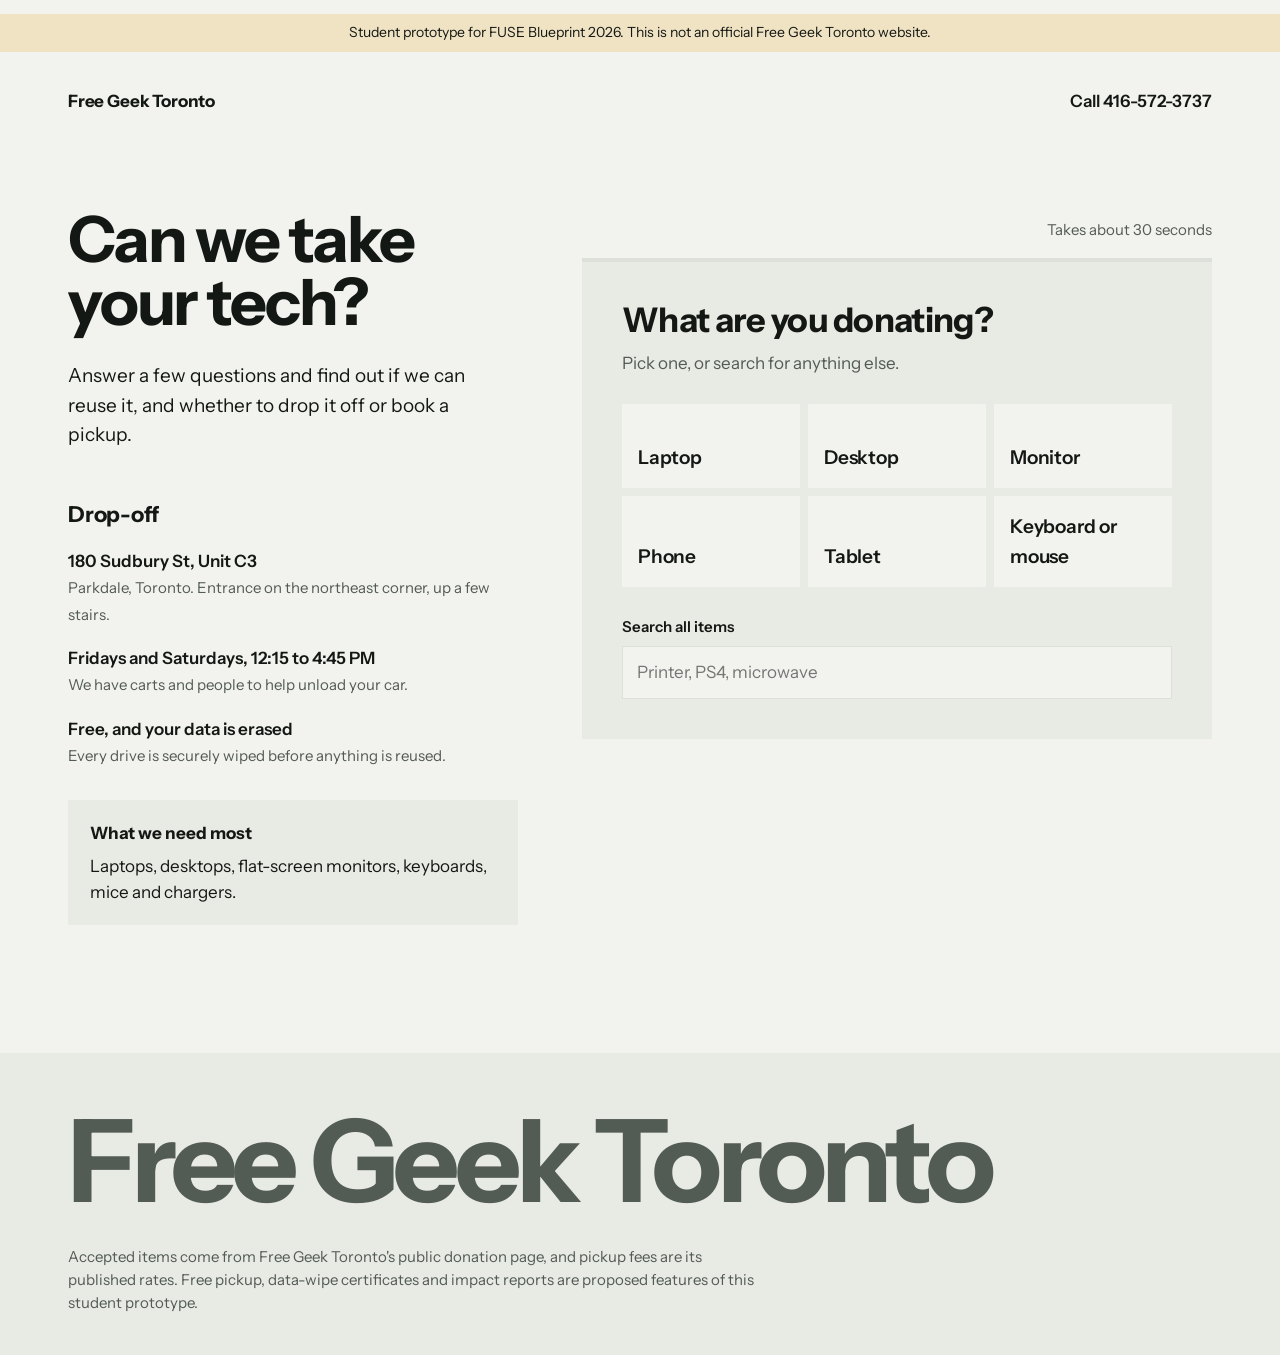
==== index.html @ db3a76db "Add FGT donation device checker" ====
<!doctype html>
<html lang="en">
<head>
<meta charset="utf-8">
<meta name="viewport" content="width=device-width, initial-scale=1">
<title>Donation Checker</title>
<link rel="preconnect" href="https://fonts.googleapis.com">
<link rel="preconnect" href="https://fonts.gstatic.com" crossorigin>
<link href="https://fonts.googleapis.com/css2?family=Instrument+Sans:wght@400;500;600;700&display=swap" rel="stylesheet">
<style>
  /* One ground, one ink, one accent. Surfaces are separated by tone steps, never lines or shadows. */
  :root {
    --ground: #f2f3ef; --surface: #e8eae4; --surface-2: #dde0d8; --ink: #141814; --muted: #535b55;
    --accent: #1f6b45; --accent-ink: #f2f3ef; --accent-soft: #d3e6d9;
    --no: #9e2f2f; --no-ink: #fbf1f1; --warn-soft: #f0e3c4;
    --focus: #1f5fa8;
    --margin: clamp(16px, 4vw, 48px);
    --font: "Instrument Sans", system-ui, -apple-system, "Segoe UI", Roboto, sans-serif;
  }
  @media (prefers-color-scheme: dark) {
    :root:not([data-theme="light"]) {
      --ground: #111412; --surface: #1a1e1b; --surface-2: #242a26; --ink: #eef1ee; --muted: #a3ada7;
      --accent: #2f8a5a; --accent-ink: #f4f7f4; --accent-soft: #1d3326;
      --no: #b54545; --no-ink: #fff4f4; --warn-soft: #3a3019; --focus: #8bb8ea;
    }
  }
  :root[data-theme="dark"] {
    --ground: #111412; --surface: #1a1e1b; --surface-2: #242a26; --ink: #eef1ee; --muted: #a3ada7;
    --accent: #2f8a5a; --accent-ink: #f4f7f4; --accent-soft: #1d3326;
    --no: #b54545; --no-ink: #fff4f4; --warn-soft: #3a3019; --focus: #8bb8ea;
  }
  * { box-sizing: border-box; }
  html { -webkit-text-size-adjust: 100%; }
  body { margin: 0; background: var(--ground); color: var(--ink); font: 17px/1.55 var(--font); -webkit-font-smoothing: antialiased; }
  button, input, select { font: inherit; color: inherit; }
  :focus-visible { outline: 3px solid var(--focus); outline-offset: 2px; }
  a { color: inherit; }

  .notice { background: var(--warn-soft); font-size: 14px; padding: 8px var(--margin); text-align: center; }
  .frame { max-width: 1240px; margin: 0 auto; padding: 0 var(--margin); }

  nav.bar { display: flex; justify-content: space-between; align-items: center; padding: 22px 0; gap: 16px; }
  .wordmark { font-weight: 700; font-size: 17px; letter-spacing: -0.01em; text-decoration: none; }
  .bar a.call { font-weight: 600; text-decoration: none; }
  .bar a.call:hover { text-decoration: underline; }

  /* Layout: intro and drop-off facts on the left, the checker on the right. */
  .layout { display: grid; grid-template-columns: minmax(0, 5fr) minmax(0, 7fr); grid-template-areas: "intro tool" "info tool"; gap: 0 clamp(32px, 5vw, 80px); padding: clamp(24px, 6vw, 72px) 0 clamp(80px, 10vw, 160px); align-items: start; }
  .intro { grid-area: intro; min-width: 0; }
  .info { grid-area: info; margin-top: 48px; min-width: 0; }
  .tool { grid-area: tool; min-width: 0; }
  @media (max-width: 900px) {
    .layout { grid-template-columns: minmax(0, 1fr); grid-template-areas: "intro" "tool" "info"; }
    .info { margin-top: 56px; }
    .tool { margin-top: 32px; }
  }

  h1 { font-size: clamp(40px, 5vw, 72px); line-height: .98; letter-spacing: -0.035em; font-weight: 700; margin: 0; text-wrap: balance; }
  .lede { font-size: 19px; margin: 28px 0 0; max-width: 34ch; }

  .info h2 { font-size: 22px; letter-spacing: -0.01em; margin: 0 0 16px; }
  .facts { list-style: none; margin: 0; padding: 0; display: grid; gap: 18px; }
  .facts b { display: block; font-weight: 600; }
  .facts span { color: var(--muted); font-size: 15px; }
  .needed { margin-top: 32px; padding: 20px 22px; background: var(--surface); }
  .needed p { margin: 6px 0 0; }

  /* The checker */
  .tool-head { display: flex; justify-content: space-between; align-items: center; min-height: 40px; gap: 12px; }
  .back { background: none; border: 0; padding: 8px 0; font-weight: 600; cursor: pointer; }
  .back:hover { text-decoration: underline; }
  .back[hidden] { visibility: hidden; display: inline-block; }
  .left { color: var(--muted); font-size: 15px; }
  .track { height: 4px; background: var(--surface-2); margin: 8px 0 0; }
  .track i { display: block; height: 100%; width: 0; background: var(--accent); transition: width .35s cubic-bezier(.2,.7,.2,1); }

  .panel { background: var(--surface); padding: clamp(22px, 4vw, 40px); }
  .panel h2 { font-size: clamp(26px, 3vw, 34px); line-height: 1.1; letter-spacing: -0.02em; margin: 0; outline: none; text-wrap: balance; overflow-wrap: anywhere; }
  .panel .help { color: var(--muted); margin: 10px 0 28px; }

  .rise > * { animation: rise .45s cubic-bezier(.2,.7,.2,1) both; }
  .rise > *:nth-child(2) { animation-delay: .06s; } .rise > *:nth-child(3) { animation-delay: .12s; }
  .rise > *:nth-child(4) { animation-delay: .18s; } .rise > *:nth-child(5) { animation-delay: .24s; }
  .rise > *:nth-child(n+6) { animation-delay: .3s; }
  @keyframes rise { from { opacity: 0; transform: translateY(18px); } to { opacity: 1; transform: none; } }
  @media (prefers-reduced-motion: reduce) { .rise > * { animation: none; } .track i { transition: none; } }

  /* Square corners everywhere: one shape system. */
  .choices { display: grid; grid-template-columns: repeat(3, 1fr); gap: 8px; }
  @media (max-width: 520px) { .choices { grid-template-columns: repeat(2, 1fr); } }
  .choice, .opt, .preset, .seg button, .step-btn { border: 0; cursor: pointer; background: var(--ground); transition: background .15s, color .15s, transform .1s; }
  .choice:hover, .opt:hover, .preset:hover, .step-btn:hover { background: var(--surface-2); }
  .choice:active, .opt:active, .preset:active, .step-btn:active, .btn:active { transform: scale(.98); }
  .choice { min-height: 84px; padding: 16px; text-align: left; font-size: 19px; font-weight: 600; letter-spacing: -0.01em; display: flex; align-items: flex-end; }

  .find { margin-top: 28px; }
  .find label, .field label { display: block; font-weight: 600; font-size: 15px; margin-bottom: 8px; }
  input[type=text], input[type=number], input[type=email], select {
    width: 100%; min-height: 50px; padding: 12px 14px; border: 1px solid var(--surface-2); border-radius: 0; background: var(--ground); }
  input:focus, select:focus { outline: 3px solid var(--focus); outline-offset: 0; }
  input[aria-invalid=true] { border-color: var(--no); }
  .suggest { list-style: none; margin: 4px 0 0; padding: 0; background: var(--ground); }
  .suggest:empty { display: none; }
  .suggest button { width: 100%; display: flex; justify-content: space-between; gap: 12px; text-align: left; padding: 12px 14px; border: 0; background: none; cursor: pointer; }
  .suggest button:hover, .suggest button[aria-selected=true] { background: var(--surface-2); }
  .suggest em { font-style: normal; font-size: 14px; font-weight: 600; white-space: nowrap; }
  .t-need { color: var(--accent); } .t-ok { color: var(--muted); } .t-no { color: var(--no); }

  .options { display: grid; gap: 8px; }
  .opt { width: 100%; text-align: left; padding: 16px 18px; min-height: 64px; }
  .opt b { display: block; font-weight: 600; font-size: 18px; }
  .opt span { color: var(--muted); font-size: 15px; }
  .opt[aria-pressed=true] { background: var(--accent); color: var(--accent-ink); }
  .opt[aria-pressed=true] span { color: inherit; }

  .stepper { display: flex; gap: 8px; align-items: stretch; }
  .step-btn { width: 56px; font-size: 26px; }
  .stepper input { width: 120px; text-align: center; font-size: 26px; font-weight: 700; font-variant-numeric: tabular-nums; }
  .presets { display: flex; flex-wrap: wrap; gap: 8px; margin-top: 12px; }
  .preset { padding: 8px 16px; font-weight: 500; font-variant-numeric: tabular-nums; }
  .note { margin: 20px 0 0; padding: 14px 16px; background: var(--ground); }
  .note.bulk { background: var(--accent-soft); }

  .btn { display: inline-flex; align-items: center; justify-content: center; min-height: 52px; padding: 12px 24px; border: 0; border-radius: 0;
    background: var(--accent); color: var(--accent-ink); font-weight: 600; cursor: pointer; text-decoration: none; transition: background .15s, transform .1s; }
  .btn:hover { background: var(--ink); color: var(--ground); }
  .btn.quiet { background: var(--ground); color: var(--ink); }
  .btn.quiet:hover { background: var(--surface-2); }
  .btn.block { width: 100%; }
  .actions { display: flex; flex-wrap: wrap; gap: 8px; margin-top: 28px; }

  /* Verdict: a whole field of colour, like the tag FGT puts on a donated machine. */
  .verdict { padding: clamp(22px, 4vw, 36px); margin: calc(-1 * clamp(22px, 4vw, 40px)) calc(-1 * clamp(22px, 4vw, 40px)) 28px; }
  .verdict .kind { font-weight: 600; font-size: 15px; margin: 0 0 10px; }
  .verdict h2 { font-size: clamp(30px, 4vw, 44px); }
  .verdict p.say { margin: 14px 0 0; max-width: 46ch; }
  .v-accent { background: var(--accent); color: var(--accent-ink); }
  .v-soft { background: var(--accent-soft); }
  .v-no { background: var(--no); color: var(--no-ink); }
  .v-warn { background: var(--warn-soft); }
  .answers { margin: 0 0 24px; color: var(--muted); }
  .answers button { background: none; border: 0; padding: 0; margin-left: 6px; font-weight: 600; color: var(--ink); text-decoration: underline; cursor: pointer; }

  .seg { display: grid; grid-template-columns: 1fr 1fr; gap: 8px; }
  .seg button { padding: 14px; font-weight: 600; }
  .seg button[aria-pressed=true] { background: var(--ink); color: var(--ground); }
  .field { margin-top: 18px; }
  .field .optional { font-weight: 400; color: var(--muted); }
  .err { color: var(--no); font-size: 15px; margin: 6px 0 0; }
  .err:empty { display: none; }
  .pair { display: grid; grid-template-columns: 1fr 1fr; gap: 0 12px; }
  @media (max-width: 560px) { .pair { grid-template-columns: 1fr; } }
  .offer { margin-top: 24px; padding: 16px 18px; background: var(--ground); }
  .offer.free { background: var(--accent-soft); }

  .next h3 { font-size: 20px; margin: 0 0 14px; }
  .next ol { margin: 0; padding-left: 22px; display: grid; gap: 14px; }
  .next li::marker { font-weight: 700; color: var(--accent); }
  .next b { display: block; font-weight: 600; }
  .next span { color: var(--muted); font-size: 15px; }

  /* Sample certificate */
  .cert { margin-top: 32px; background: var(--ground); padding: clamp(20px, 4vw, 32px); }
  .cert-top { display: flex; justify-content: space-between; gap: 12px; align-items: baseline; }
  .cert .sample { color: var(--no); font-weight: 700; font-size: 15px; }
  .cert h3 { font-size: 24px; letter-spacing: -0.015em; line-height: 1.15; margin: 6px 0 4px; }
  .figures { display: grid; grid-template-columns: repeat(3, 1fr); gap: 8px; margin: 24px 0; }
  @media (max-width: 520px) { .figures { grid-template-columns: 1fr; } }
  .figures div { background: var(--accent-soft); padding: 16px; }
  .figures b { display: block; font-size: 34px; letter-spacing: -0.02em; font-variant-numeric: tabular-nums; line-height: 1.1; }
  .tablewrap { overflow-x: auto; }
  table { width: 100%; border-collapse: collapse; font-size: 15px; font-variant-numeric: tabular-nums; }
  th, td { text-align: left; padding: 8px 10px 8px 0; border-bottom: 1px solid var(--surface-2); white-space: nowrap; }
  th { font-weight: 600; color: var(--muted); }
  .small { color: var(--muted); font-size: 15px; }

  footer { background: var(--surface); padding: 56px 0 40px; }
  footer .big { font-size: clamp(40px, 9vw, 128px); font-weight: 700; letter-spacing: -0.045em; line-height: .9; margin: 0 0 32px; }
  footer p { margin: 0; max-width: 70ch; color: var(--muted); font-size: 15px; }
  .sr { position: absolute; width: 1px; height: 1px; overflow: hidden; clip: rect(0 0 0 0); white-space: nowrap; }
  @media print { .notice, nav.bar, .intro, .info, .tool-head, .track, footer, .noprint { display: none !important; } body { background: #fff; } }
</style>
</head>
<body>
<p class="notice">Student prototype for FUSE Blueprint 2026. This is not an official Free Geek Toronto website.</p>

<div class="frame">
  <nav class="bar" aria-label="Site">
    <a class="wordmark" href="#">Free Geek Toronto</a>
    <a class="call" href="tel:+14165723737">Call 416-572-3737</a>
  </nav>

  <div class="layout">
    <div class="intro">
      <h1>Can we take your tech?</h1>
      <p class="lede">Answer a few questions and find out if we can reuse it, and whether to drop it off or book a pickup.</p>
    </div>

    <aside class="info" aria-labelledby="dropoff-h">
      <h2 id="dropoff-h">Drop-off</h2>
      <ul class="facts">
        <li><b>180 Sudbury St, Unit C3</b><span>Parkdale, Toronto. Entrance on the northeast corner, up a few stairs.</span></li>
        <li><b>Fridays and Saturdays, 12:15 to 4:45 PM</b><span>We have carts and people to help unload your car.</span></li>
        <li><b>Free, and your data is erased</b><span>Every drive is securely wiped before anything is reused.</span></li>
      </ul>
      <div class="needed">
        <b>What we need most</b>
        <p>Laptops, desktops, flat-screen monitors, keyboards, mice and chargers.</p>
      </div>
    </aside>

    <section class="tool" aria-labelledby="tool-title">
      <h2 id="tool-title" class="sr">Donation checker</h2>
      <div class="tool-head noprint">
        <button class="back" id="back" hidden>‹ Back</button>
        <span class="left" id="left" aria-live="polite"></span>
      </div>
      <div class="track noprint" role="progressbar" aria-label="Progress" aria-valuemin="0" aria-valuemax="100"><i id="bar"></i></div>
      <div id="app" aria-live="polite"></div>
    </section>
  </div>
</div>

<footer>
  <div class="frame">
    <p class="big">Free Geek Toronto</p>
    <p>Accepted items come from Free Geek Toronto's public donation page, and pickup fees are its published rates.
      Free pickup, data-wipe certificates and impact reports are proposed features of this student prototype.</p>
  </div>
</footer>

<script>
const BULK = 5;          // computers needed before we offer pickup
const FREE_MIN = 10;     // business batch size that qualifies for free pickup
const ADDRESS = "180 Sudbury St, Unit C3, Toronto";
const HOURS = "Fridays and Saturdays, 12:15 to 4:45 PM";

// tier: need = most needed, ok = accepted, no = not accepted.
// computer: ask age + condition; eligible for bulk pickup.
const DEVICES = [
  { id: "laptop", name: "Laptop", plural: "laptops", tier: "need", computer: true, keys: "notebook macbook chromebook thinkpad dell hp lenovo" },
  { id: "desktop", name: "Desktop", plural: "desktops", tier: "need", computer: true, keys: "pc tower imac computer" },
  { id: "monitor", name: "Monitor", plural: "monitors", tier: "need", keys: "screen display lcd flat" },
  { id: "keyboard", name: "Keyboard or mouse", tier: "need", keys: "trackpad mice" },
  { id: "webcam", name: "Webcam", tier: "need", keys: "camera usb" },
  { id: "cables", name: "Cables and chargers", tier: "need", keys: "charger adapter usb hdmi power cord" },
  { id: "parts", name: "Computer parts (RAM, SSD, GPU)", tier: "need", keys: "ram ssd hdd hard drive gpu graphics card psu memory component" },
  { id: "server", name: "Server", plural: "servers", tier: "ok", computer: true, keys: "rack" },
  { id: "phone", name: "Phone", tier: "ok", keys: "iphone android smartphone cell samsung mobile" },
  { id: "tablet", name: "Tablet", tier: "ok", keys: "ipad kindle" },
  { id: "router", name: "Modem, router or switch", tier: "ok", keys: "wifi networking" },
  { id: "console", name: "Gaming console and games", tier: "ok", keys: "xbox playstation ps4 ps5 nintendo switch wii controller" },
  { id: "tv", name: "Flat-screen TV", tier: "ok", keys: "television lcd plasma" },
  { id: "scanner", name: "Scanner", tier: "ok", keys: "" },
  { id: "camera", name: "Digital camera", tier: "ok", keys: "camera" },
  { id: "audio", name: "Stereo, radio or amplifier", tier: "ok", keys: "audio receiver" },
  { id: "turntable", name: "Turntable", tier: "ok", keys: "record player vinyl" },
  { id: "speakers", name: "Speakers", tier: "ok", keys: "bluetooth audio" },
  { id: "projector", name: "Video projector", tier: "ok", keys: "" },
  { id: "dvd", name: "DVD or Blu-ray player", tier: "ok", keys: "" },
  { id: "vcr", name: "VCR player", tier: "ok", keys: "" },
  { id: "batteries", name: "Batteries", tier: "no", keys: "battery aa lithium", alt: "Many hardware and electronics stores collect household batteries." },
  { id: "flashlight", name: "Flashlight", tier: "no", keys: "torch" },
  { id: "typewriter", name: "Electric typewriter", tier: "no", keys: "" },
  { id: "tools", name: "Power tools", tier: "no", keys: "drill saw motorized electric tool" },
  { id: "microwave", name: "Microwave", tier: "no", keys: "oven" },
  { id: "smoke", name: "Smoke detector", tier: "no", keys: "alarm", alt: "Some contain radioactive material, so follow the manufacturer's disposal instructions." },
  { id: "appliance", name: "Appliance or air conditioner", tier: "no", keys: "fridge washer dryer kettle toaster" },
  { id: "register", name: "Cash register", tier: "no", keys: "" },
  { id: "motor", name: "Motor", tier: "no", keys: "" },
  { id: "vhs", name: "VHS tapes", tier: "no", keys: "video tape" },
  { id: "fax", name: "Fax machine", tier: "no", keys: "" },
  { id: "telephone", name: "Landline phone or answering machine", tier: "no", keys: "landline cordless telephone" },
];
const CHOICES = ["laptop", "desktop", "monitor", "phone", "tablet", "keyboard"];
const TIER = { need: ["Most needed", "t-need"], ok: ["Accepted", "t-ok"], no: ["Not accepted", "t-no"] };
const AGE = [
  { v: "new", t: "Under 4 years", s: "Bought fairly recently" },
  { v: "mid", t: "4 to 8 years", s: "A few upgrades ago" },
  { v: "old", t: "Over 8 years", s: "From before most of today's phones" },
  { v: "unsure", t: "Not sure", s: "That's fine, we'll check" },
];
const WORKS = [
  { v: "yes", t: "Yes, they turn on" },
  { v: "some", t: "Some of them do" },
  { v: "no", t: "No, they don't" },
  { v: "unsure", t: "Not sure" },
];
const NUMBER_WORDS = ["No", "One", "Two", "Three", "Four"];

const app = document.getElementById("app");
const state = { device: null, qty: 1, age: null, works: null, who: "biz", form: {} };
let trail = [];

const byId = (id) => DEVICES.find(d => d.id === id);
const esc = (s) => String(s).replace(/[&<>"']/g, c => ({ "&": "&amp;", "<": "&lt;", ">": "&gt;", '"': "&quot;", "'": "&#39;" }[c]));
const things = () => state.device.plural || "items";

// ---------- navigation ----------
function steps() {
  const d = state.device;
  if (!d || d.tier === "no" || d.tier === "unknown") return ["device", "result"];
  return d.computer ? ["device", "qty", "age", "works", "result"] : ["device", "qty", "result"];
}
function go(screen, push = true) {
  if (push && trail[trail.length - 1] !== screen) trail.push(screen);
  render(screen);
}
function back() { trail.pop(); render(trail[trail.length - 1] || "device"); }
document.getElementById("back").onclick = back;

function setProgress(screen) {
  const s = steps(), bulk = state.device && state.device.computer && state.qty >= BULK;
  const seq = bulk ? [...s, "pickup", "done"] : s;
  const pct = Math.round((Math.max(seq.indexOf(screen), 0) / (seq.length - 1)) * 100);
  document.getElementById("bar").style.width = pct + "%";
  document.querySelector(".track").setAttribute("aria-valuenow", pct);
  const remaining = s.indexOf("result") - s.indexOf(screen);
  document.getElementById("left").textContent =
    screen === "device" ? "Takes about 30 seconds" :
    screen === "result" ? "Your answer" :
    screen === "pickup" ? "Last step" :
    screen === "done" ? "Request sent" :
    remaining === 1 ? "Last question" : `${NUMBER_WORDS[remaining] || remaining} questions left`;
  document.getElementById("back").hidden = trail.length <= 1;
}

function render(screen) {
  setProgress(screen);
  // The first screen shows at once; later screens rise in as the visitor moves through.
  app.innerHTML = `<div class="panel${trail.length > 1 ? " rise" : ""}">${SCREENS[screen]()}</div>`;
  (BIND[screen] || (() => {}))();
  const h = app.querySelector("h2");
  if (h) { h.setAttribute("tabindex", "-1"); h.focus({ preventScroll: true }); }
  if (trail.length > 1) document.querySelector(".tool").scrollIntoView({ behavior: matchMedia("(prefers-reduced-motion: reduce)").matches ? "auto" : "smooth", block: "start" });
}

// ---------- screens ----------
const SCREENS = {
  device: () => `
    <h2>What are you donating?</h2>
    <p class="help">Pick one, or search for anything else.</p>
    <div class="choices">${CHOICES.map(id => `<button class="choice" data-id="${id}">${byId(id).name}</button>`).join("")}</div>
    <div class="find">
      <label for="search">Search all items</label>
      <input type="text" id="search" placeholder="Printer, PS4, microwave" autocomplete="off"
        role="combobox" aria-expanded="false" aria-controls="suggest" aria-autocomplete="list">
      <ul class="suggest" id="suggest" role="listbox" aria-label="Matching items"></ul>
    </div>`,

  qty: () => `
    <h2>How many ${things()}?</h2>
    <p class="help">${state.device.computer ? `${BULK} or more computers and we can come and pick them up.` : "A rough number is fine."}</p>
    <div class="stepper">
      <button type="button" class="step-btn" id="minus" aria-label="One fewer">−</button>
      <input type="number" id="qty" min="1" max="2000" value="${state.qty}" inputmode="numeric" aria-label="How many">
      <button type="button" class="step-btn" id="plus" aria-label="One more">+</button>
    </div>
    <div class="presets">${[1, 3, 5, 10, 25, 50].map(n => `<button class="preset" data-n="${n}">${n}</button>`).join("")}</div>
    <p class="note" id="qty-note"></p>
    <div class="actions"><button class="btn block" id="next">Continue</button></div>`,

  age: () => `
    <h2>How old ${state.qty > 1 ? "are they" : "is it"}, roughly?</h2>
    <p class="help">This tells us whether ${state.qty > 1 ? "they" : "it"} can be refurbished.</p>
    <div class="options">${AGE.map(o => opt(o, state.age)).join("")}</div>`,

  works: () => `
    <h2>Do ${state.qty > 1 ? "they" : "it"} turn on?</h2>
    <p class="help">We take broken computers too.</p>
    <div class="options">${WORKS.filter(o => state.qty > 1 || o.v !== "some")
      .map(o => opt(state.qty > 1 ? o : { ...o, t: o.t.replace("they turn", "it turns").replace("they don't", "it doesn't") }, state.works)).join("")}</div>`,

  result: () => resultHTML(),

  pickup: () => {
    const f = state.form;
    return `
    <h2>Book a pickup</h2>
    <p class="help">${state.qty} ${things()}. We collect on Wednesdays and Thursdays.</p>
    <form id="pickup-form" novalidate>
      <div class="seg" role="group" aria-label="Who is donating">
        <button type="button" data-who="biz" aria-pressed="${state.who === "biz"}">A business or organization</button>
        <button type="button" data-who="solo" aria-pressed="${state.who === "solo"}">Just me</button>
      </div>
      ${state.who === "biz" ? field("org", "Organization name", "text", "", true, f.org, "organization") : ""}
      <div class="pair">
        ${field("name", "Your name", "text", "", true, f.name, "name")}
        ${field("email", "Email", "email", "", true, f.email, "email")}
      </div>
      ${field("addr", "Pickup address", "text", "", true, f.addr, "street-address")}
      <div class="pair">
        <div class="field"><label for="zone">Area</label>
          <select id="zone">${[["60", "Downtown Toronto"], ["70", "Midtown Toronto"], ["85", "Etobicoke or Scarborough"], ["100", "Peel or York Region"]]
            .map(([v, t]) => `<option value="${v}" ${f.zone === v ? "selected" : ""}>${t}</option>`).join("")}</select></div>
        <div class="field"><label for="day">Best day</label>
          <select id="day">${["Either day", "Wednesday", "Thursday"].map(t => `<option ${f.day === t ? "selected" : ""}>${t}</option>`).join("")}</select></div>
      </div>
      <div class="field"><label for="same">Are they the same model?</label>
        <select id="same">${[["same", "All or mostly the same"], ["few", "A few different models"], ["mixed", "All different"]]
          .map(([v, t]) => `<option value="${v}" ${f.same === v ? "selected" : ""}>${t}</option>`).join("")}</select></div>
      ${field("model", "Brand and model", "text", "Lenovo ThinkPad T480", false, f.model, "off")}
      <p class="offer" id="offer"></p>
      <div class="actions"><button class="btn block" type="submit">Request pickup</button></div>
    </form>`;
  },

  done: () => doneHTML(),
};

function opt(o, cur) {
  return `<button class="opt" data-v="${o.v}" aria-pressed="${cur === o.v}"><b>${o.t}</b>${o.s ? `<span>${o.s}</span>` : ""}</button>`;
}
function field(id, label, type, ph, req, val, ac) {
  return `<div class="field"><label for="${id}">${label}${req ? "" : ' <span class="optional">(optional)</span>'}</label>
    <input type="${type}" id="${id}" ${ph ? `placeholder="${ph}"` : ""} value="${esc(val || "")}" autocomplete="${ac}" ${req ? "required" : ""} aria-describedby="${id}-err">
    <p class="err" id="${id}-err"></p></div>`;
}

// ---------- behaviour ----------
const BIND = {
  device: () => {
    app.querySelectorAll(".choice").forEach(c => c.onclick = () => chooseDevice(byId(c.dataset.id)));
    const input = app.querySelector("#search"), list = app.querySelector("#suggest");
    let active = -1, items = [];
    const draw = () => {
      list.innerHTML = items.map((d, i) => `<li role="option"><button aria-selected="${i === active}" data-i="${i}">
        <span>${esc(d.label || d.name)}</span>${TIER[d.tier] ? `<em class="${TIER[d.tier][1]}">${TIER[d.tier][0]}</em>` : ""}</button></li>`).join("");
      input.setAttribute("aria-expanded", items.length > 0);
      list.querySelectorAll("button").forEach(b => b.onclick = () => chooseDevice(items[+b.dataset.i]));
    };
    input.oninput = () => {
      const raw = input.value.trim(), words = raw.toLowerCase().split(/\s+/);
      active = -1;
      if (!raw) { items = []; return draw(); }
      items = DEVICES.filter(d => words.every(w => (d.name + " " + d.keys).toLowerCase().includes(w))).slice(0, 6);
      if (!items.length) items = [{ name: raw, tier: "unknown", label: `Not on our list. What should I do with "${raw}"?` }];
      draw();
    };
    input.onkeydown = (e) => {
      if (!items.length) return;
      if (e.key === "ArrowDown") { active = (active + 1) % items.length; draw(); e.preventDefault(); }
      if (e.key === "ArrowUp") { active = (active - 1 + items.length) % items.length; draw(); e.preventDefault(); }
      if (e.key === "Enter") { chooseDevice(items[Math.max(active, 0)]); e.preventDefault(); }
    };
  },
  qty: () => {
    const input = app.querySelector("#qty"), note = app.querySelector("#qty-note");
    const update = () => {
      state.qty = Math.max(1, Math.min(2000, parseInt(input.value, 10) || 1));
      const bulk = state.device.computer && state.qty >= BULK;
      note.className = "note" + (bulk ? " bulk" : "");
      note.textContent = !state.device.computer ? "You can drop these off at the shop."
        : bulk ? `${state.qty} computers counts as a bulk donation, so you can book a pickup.`
        : `Under ${BULK} computers, dropping them off is quickest.`;
    };
    const next = () => { update(); go(state.device.computer ? "age" : "result"); };
    app.querySelector("#minus").onclick = () => { input.value = Math.max(1, state.qty - 1); update(); };
    app.querySelector("#plus").onclick = () => { input.value = state.qty + 1; update(); };
    app.querySelectorAll(".preset").forEach(p => p.onclick = () => { input.value = p.dataset.n; update(); });
    input.oninput = update;
    input.onkeydown = (e) => { if (e.key === "Enter") next(); };
    app.querySelector("#next").onclick = next;
    update();
  },
  age: () => bindOptions("age", "works"),
  works: () => bindOptions("works", "result"),
  result: () => {
    app.querySelectorAll("[data-edit]").forEach(b => b.onclick = () => go(b.dataset.edit));
    const p = app.querySelector("#to-pickup"); if (p) p.onclick = () => go("pickup");
    const r = app.querySelector("#restart"); if (r) r.onclick = restart;
  },
  pickup: () => {
    const form = app.querySelector("#pickup-form");
    const save = () => {
      ["org", "name", "email", "addr", "model"].forEach(k => { const el = form.querySelector("#" + k); if (el) state.form[k] = el.value.trim(); });
      ["zone", "day", "same"].forEach(k => state.form[k] = form.querySelector("#" + k).value);
      const offer = form.querySelector("#offer"), free = qualifiesFree();
      const dropoff = `Or skip the fee: drop-off at the shop is always free on ${HOURS}.`;
      offer.className = "offer" + (free ? " free" : "");
      offer.textContent = state.who !== "biz"
        ? `We don't usually collect from homes, but we'll look at your request. Pickup starts at $${state.form.zone}. ${dropoff}`
        : free ? `Good news: ${state.qty} similar computers in good shape qualify for free pickup.`
        : `Pickup in this area starts at $${state.form.zone}. Businesses with ${FREE_MIN} or more similar, working computers under 8 years old get it free. ${dropoff}`;
    };
    form.querySelectorAll("[data-who]").forEach(b => b.onclick = () => { save(); state.who = b.dataset.who; render("pickup"); });
    form.addEventListener("input", save);
    form.addEventListener("change", save);
    form.onsubmit = (e) => {
      e.preventDefault(); save();
      let first = null;
      form.querySelectorAll("input[required]").forEach(el => {
        const msg = !el.value.trim() ? "Please fill this in."
          : el.type === "email" && !/^\S+@\S+\.\S+$/.test(el.value) ? "That email doesn't look right. Try name@example.com." : "";
        el.setAttribute("aria-invalid", !!msg);
        form.querySelector("#" + el.id + "-err").textContent = msg;
        if (msg && !first) first = el;
      });
      if (first) { first.focus(); return; }
      go("done");
    };
    save();
  },
  done: () => {
    const c = app.querySelector("#see-cert");
    if (c) c.onclick = () => { const box = app.querySelector("#cert"); box.innerHTML = certHTML(); c.remove(); box.scrollIntoView({ behavior: "smooth", block: "start" }); };
    app.querySelector("#restart").onclick = restart;
  },
};

function bindOptions(key, nextScreen) {
  app.querySelectorAll(".opt").forEach(b => b.onclick = () => {
    state[key] = b.dataset.v;
    app.querySelectorAll(".opt").forEach(x => x.setAttribute("aria-pressed", x === b));
    setTimeout(() => go(nextScreen), 180);   // brief pause so the choice is seen
  });
}
function chooseDevice(d) {
  if (state.device !== d) Object.assign(state, { device: d, qty: 1, age: null, works: null });
  go(d.tier === "no" || d.tier === "unknown" ? "result" : "qty");
}
function restart() {
  Object.assign(state, { device: null, qty: 1, age: null, works: null, who: "biz", form: {} });
  trail = []; go("device");
}
function qualifiesFree() {
  return state.who === "biz" && state.qty >= FREE_MIN && state.form.same !== "mixed" && state.age !== "old" && state.works !== "no";
}

// ---------- result content ----------
function answers() {
  const d = state.device, parts = [];
  if (d.tier === "no" || d.tier === "unknown") parts.push(d.name);
  else if (d.plural) parts.push(`${state.qty} ${state.qty > 1 ? d.plural : d.name.toLowerCase()}`);
  else parts.push(state.qty > 1 ? `${d.name}, ${state.qty} of them` : d.name);
  const many = state.qty > 1;
  if (state.age) parts.push(AGE.find(a => a.v === state.age).t.toLowerCase() + " old");
  if (state.works) parts.push({ yes: many ? "they turn on" : "it turns on", some: "some turn on", no: many ? "they don't turn on" : "it doesn't turn on", unsure: "not sure if " + (many ? "they work" : "it works") }[state.works]);
  return `<p class="answers">${esc(parts.join(", "))}.<button data-edit="device">Change</button></p>`;
}
function verdict(cls, kind, title, say) {
  return `<div class="verdict ${cls}"><p class="kind">${kind}</p><h2>${title}</h2><p class="say">${say}</p></div>`;
}
const DROPOFF = `
  <ul class="facts">
    <li><b>Bring ${"$"}{WHAT} to ${ADDRESS}</b><span>Entrance on the northeast corner, up a few stairs.</span></li>
    <li><b>${HOURS}</b><span>Bring chargers and cables if you have them.</span></li>
  </ul>
  <div class="actions">
    <a class="btn" href="https://www.google.com/maps/search/?api=1&query=${encodeURIComponent(ADDRESS)}" target="_blank" rel="noopener">Get directions</a>
    <button class="btn quiet" id="restart">Check something else</button>
  </div>`;
const dropoff = (many) => DROPOFF.replace("${WHAT}", many ? "them" : "it");

function resultHTML() {
  const d = state.device, n = state.qty, many = n > 1;
  if (d.tier === "no") {
    return verdict("v-no", "Not accepted", "Sorry, we can't take this", "We can't reuse or safely process it, so please don't leave it at our door.") + answers() +
      `<ul class="facts">
        <li><b>Try a City of Toronto drop-off depot</b><span>They take many household items and electronics.</span></li>
        ${d.alt ? `<li><b>Good to know</b><span>${d.alt}</span></li>` : ""}
      </ul><div class="actions"><button class="btn quiet" id="restart">Check something else</button></div>`;
  }
  if (d.tier === "unknown") {
    return verdict("v-warn", "Not on our list", "Call us before you bring it", `We're not sure we can take "${esc(d.name)}". A quick call will save you the trip.`) + answers() +
      `<div class="actions"><a class="btn" href="tel:+14165723737">Call 416-572-3737</a><button class="btn quiet" id="restart">Check something else</button></div>`;
  }
  if (d.computer && n >= BULK) {
    const good = state.age !== "old" && state.works !== "no";
    return verdict(good ? "v-accent" : "v-soft", good ? "Bulk donation, most needed" : "Bulk donation",
      `Let's book a pickup for your ${n} ${things()}`,
      good ? `Batches like this are exactly what we need. Businesses giving ${FREE_MIN} or more similar computers usually qualify for free pickup.`
           : "Older or broken batches mostly go to parts and recycling, but we can still collect them.") + answers() +
      `<div class="actions"><button class="btn block" id="to-pickup">Book a pickup</button></div>
       <p class="small" style="margin:14px 0 0">Rather bring them in? Drop-off is free on ${HOURS}.</p>`;
  }
  if (d.computer) {
    const old = state.age === "old", dead = state.works === "no";
    if (old && dead) return verdict("v-soft", "Accepted for recycling", `We'll take ${many ? "them" : "it"}`,
      "Old computers that don't turn on usually can't be refurbished, so we'll keep the working parts and recycle the rest properly.") + answers() + dropoff(many);
    if (old || dead) return verdict("v-soft", "Accepted", `Yes, we can take ${many ? "these" : "this"}`,
      "Depending on condition, we'll refurbish it or reuse its parts.") + answers() + dropoff(many);
    return verdict("v-accent", "Most needed", `Yes, ${many ? "these are" : "this is"} exactly what we need`,
      "Computers like this are refurbished and sold at low cost to students, newcomers, seniors and families.") + answers() + dropoff(many);
  }
  if (d.tier === "need") return verdict("v-accent", "Most needed", `Yes, please bring ${many ? "them" : "it"} in`,
    "Accessories let us send refurbished computers out as complete setups.") + answers() + dropoff(many);
  return verdict("v-soft", "Accepted", `Yes, we can take ${many ? "these" : "this"}`,
    "Our biggest need is computers and accessories, but we'll reuse or properly recycle this.") + answers() + dropoff(many);
}

function doneHTML() {
  const f = state.form, free = qualifiesFree(), biz = state.who === "biz";
  const who = biz ? (f.org || f.name) : f.name;
  const day = f.day === "Either day" || !f.day ? "a Wednesday or Thursday" : `a ${f.day}`;
  const freeDrop = `Changed your mind? Drop-off is always free on ${HOURS}.`;
  return verdict(free ? "v-accent" : "v-soft", free ? "Request sent, free pickup" : "Request sent", `Thanks, ${esc(who)}`,
      free ? `Your ${state.qty} ${things()} qualify for free pickup, so the usual $${f.zone} fee is waived.`
           : biz ? `We'll email you to confirm the pickup and its fee, from $${f.zone}. ${freeDrop}`
           : `We'll look at your request and reply by email. Pickup starts at $${f.zone}. ${freeDrop}`) +
    `<div class="next">
       <h3>What happens next</h3>
       <ol>
         <li><b>We email you</b><span>At ${esc(f.email)}, to set a time on ${day}.</span></li>
         <li><b>We collect your ${things()}</b><span>From ${esc(f.addr)}.</span></li>
         <li><b>Every drive is securely wiped</b><span>${biz ? "You get a certificate listing each serial number." : "Your personal data is permanently erased."}</span></li>
         <li><b>They go to people who need them</b><span>${biz ? "You get a report showing where they went." : "Refurbished and sold at low cost in Toronto."}</span></li>
       </ol>
     </div>
     <div class="actions noprint">
       ${biz ? `<button class="btn" id="see-cert">See a sample certificate</button>` : ""}
       <button class="btn quiet" id="restart">Start again</button>
     </div>
     <div id="cert"></div>`;
}

function certHTML() {
  const f = state.form, d = state.device, usable = state.age !== "old" && state.works !== "no";
  const kgEach = d.id === "laptop" ? 2.2 : 8;   // rough prototype estimates
  const reused = Math.round(state.qty * (usable ? (state.age === "new" ? 0.9 : 0.75) : 0.2));
  const today = new Date().toLocaleDateString("en-CA", { year: "numeric", month: "long", day: "numeric" });
  const model = f.model || d.name;
  const rows = Array.from({ length: Math.min(state.qty, 5) }, (_, i) =>
    `<tr><td>${i + 1}</td><td>${esc(model)}</td><td>SN-${serial(i)}</td><td>Overwrite and verify</td><td>Passed</td></tr>`).join("");
  return `<div class="cert">
    <div class="cert-top"><span class="small">Free Geek Toronto partner program</span><span class="sample">Sample</span></div>
    <h3>Certificate of data sanitization and impact</h3>
    <p class="small" style="margin:0">Issued to ${esc(f.org || f.name)}, ${today}</p>
    <div class="figures">
      <div><b>${state.qty}</b>devices wiped</div>
      <div><b>${reused}</b>back in use</div>
      <div><b>${Math.round(state.qty * kgEach)} kg</b>kept from landfill</div>
    </div>
    <p style="margin:0 0 16px">Your donation puts affordable computers in the hands of students, newcomers, seniors and low-income families in Toronto.</p>
    <div class="tablewrap"><table><thead><tr><th scope="col">Device</th><th scope="col">Model</th><th scope="col">Serial</th><th scope="col">Method</th><th scope="col">Result</th></tr></thead><tbody>${rows}</tbody></table></div>
    ${state.qty > 5 ? `<p class="small">And ${state.qty - 5} more devices in the full report.</p>` : ""}
    <p class="small" style="margin:16px 0 0">Proposed process: drives wiped following the NIST SP 800-88 guideline with FGT's existing tools. Figures are estimates for this prototype.</p>
    <div class="actions noprint"><button class="btn quiet" onclick="window.print()">Print or save as PDF</button></div>
  </div>`;
}

function serial(i) {
  const c = "ABCDEFGHJKLMNPQRSTUVWXYZ23456789";
  let s = "", n = Math.imul(i + 7, 2654435761) >>> 0;
  for (let k = 0; k < 8; k++) { n = (Math.imul(n ^ (n >>> 15), 2246822519) + 12345) >>> 0; s += c[(n >>> 8) % c.length]; }
  return s;
}

go("device");
</script>
</body>
</html>
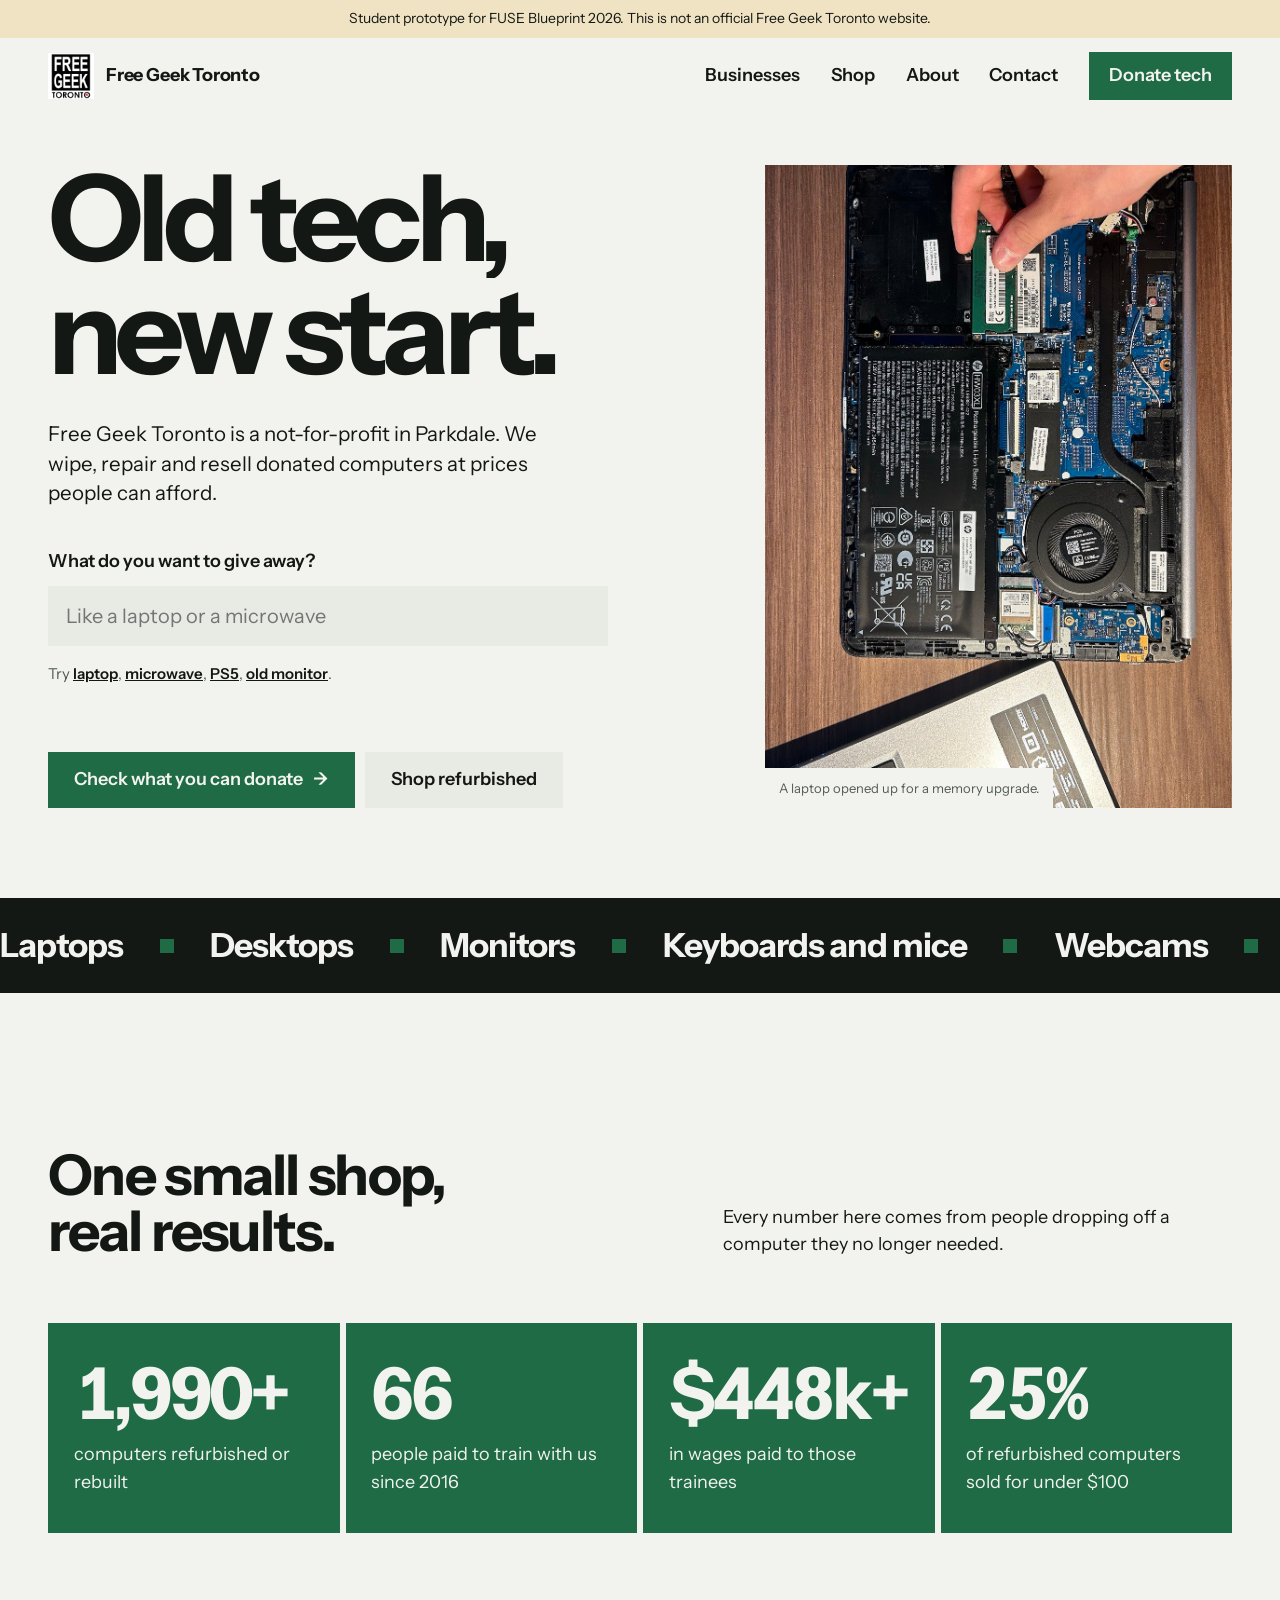
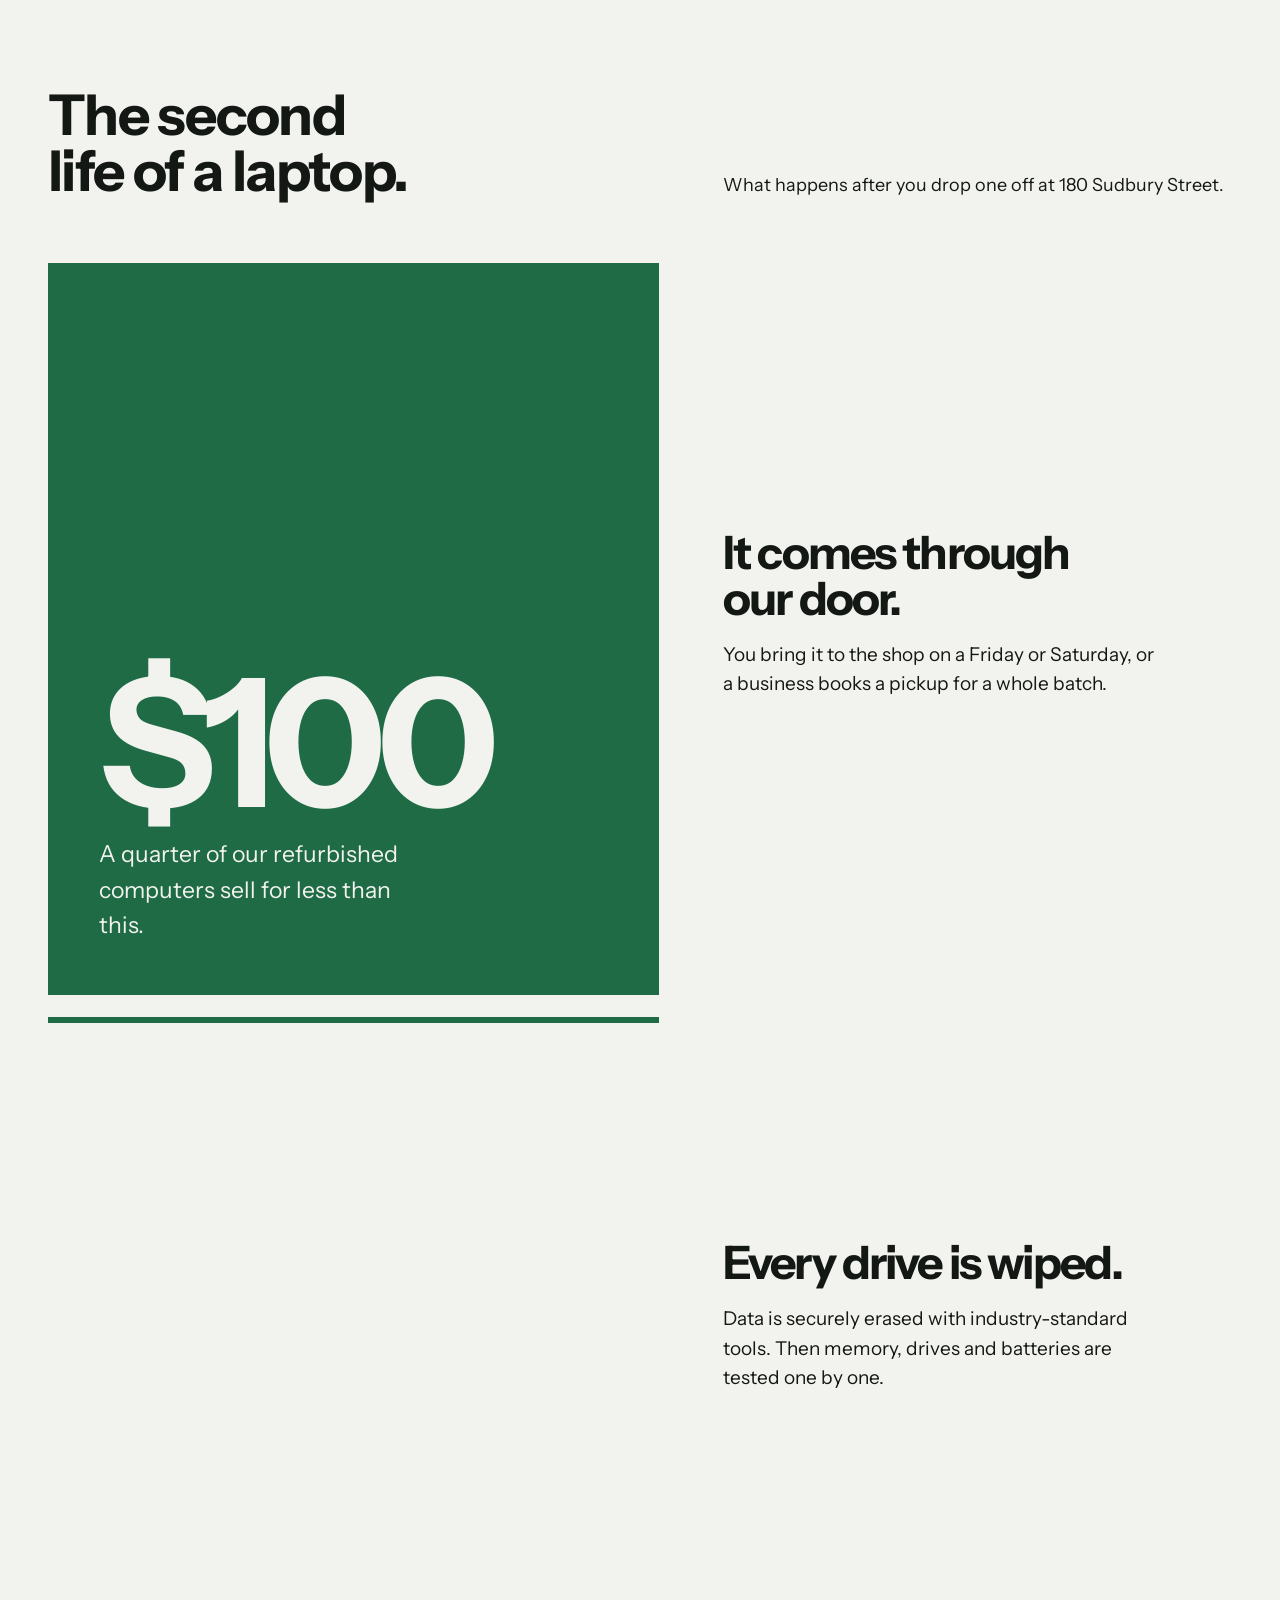
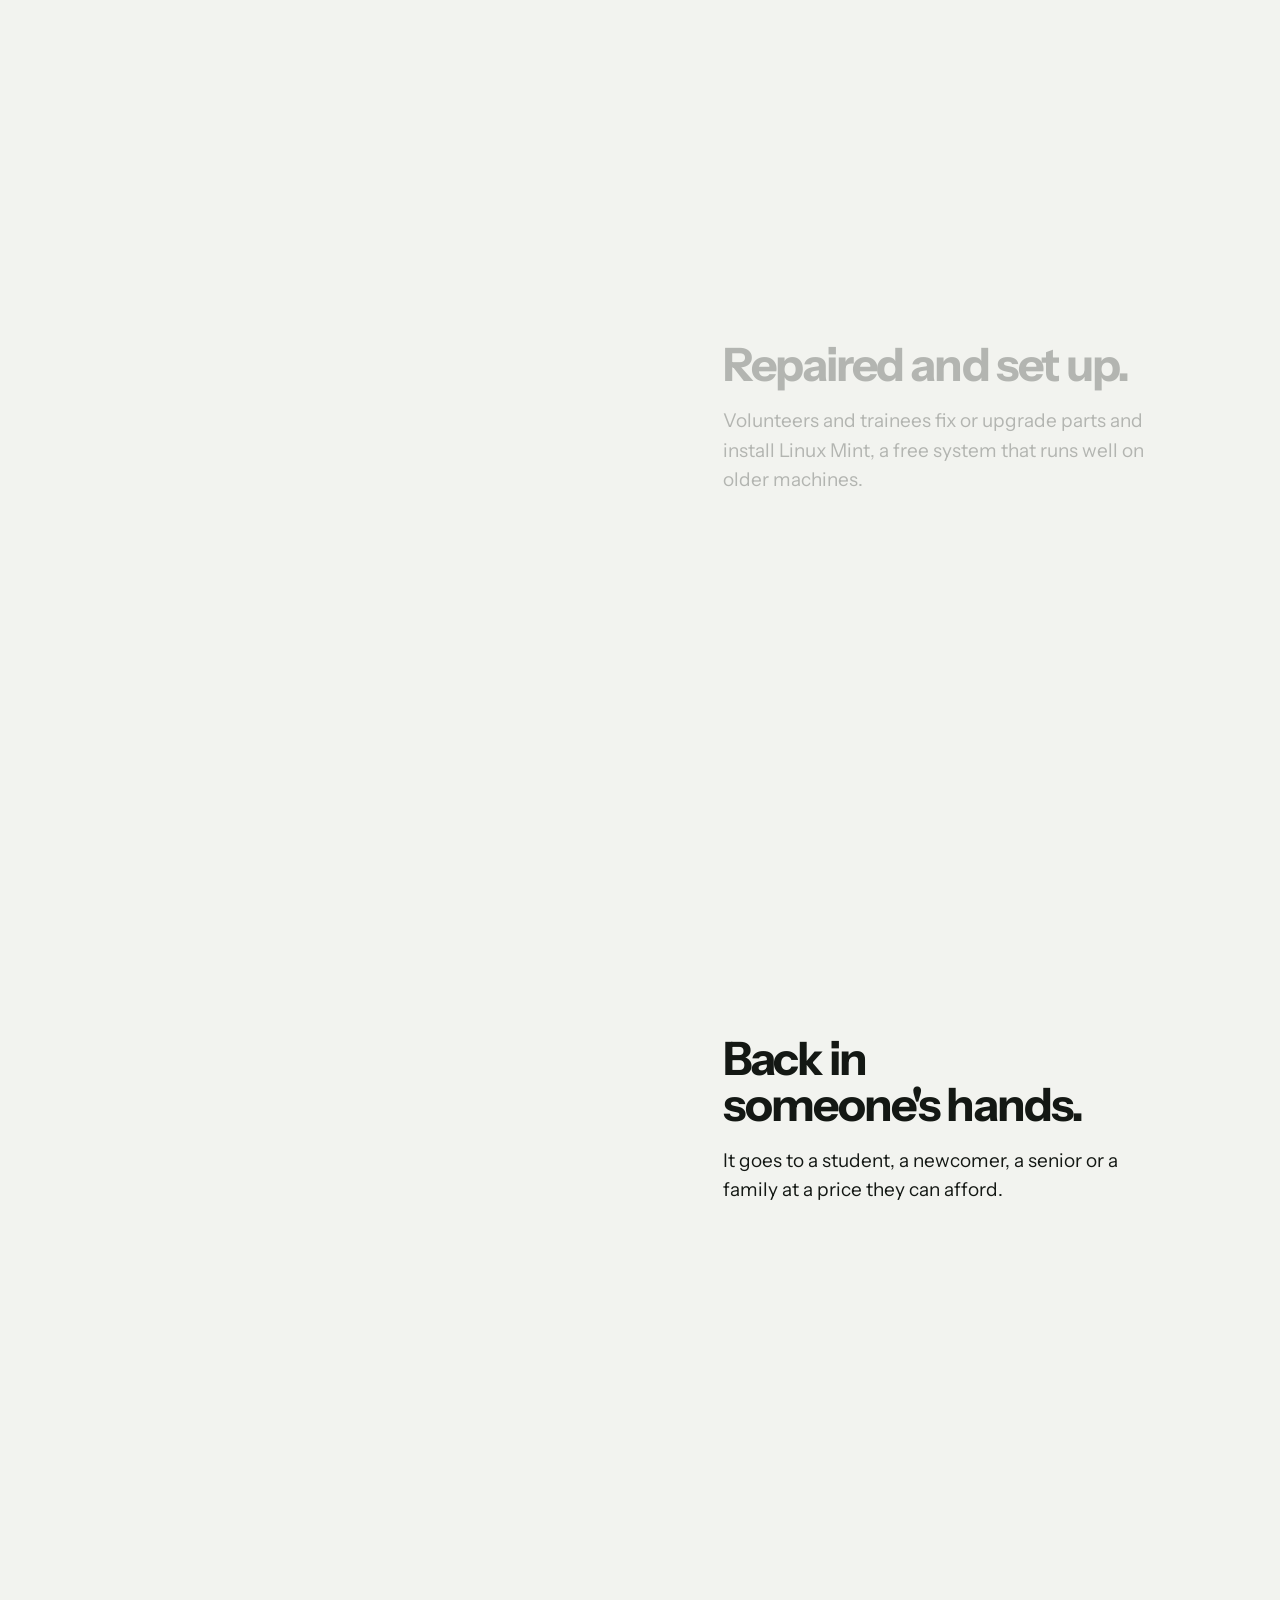
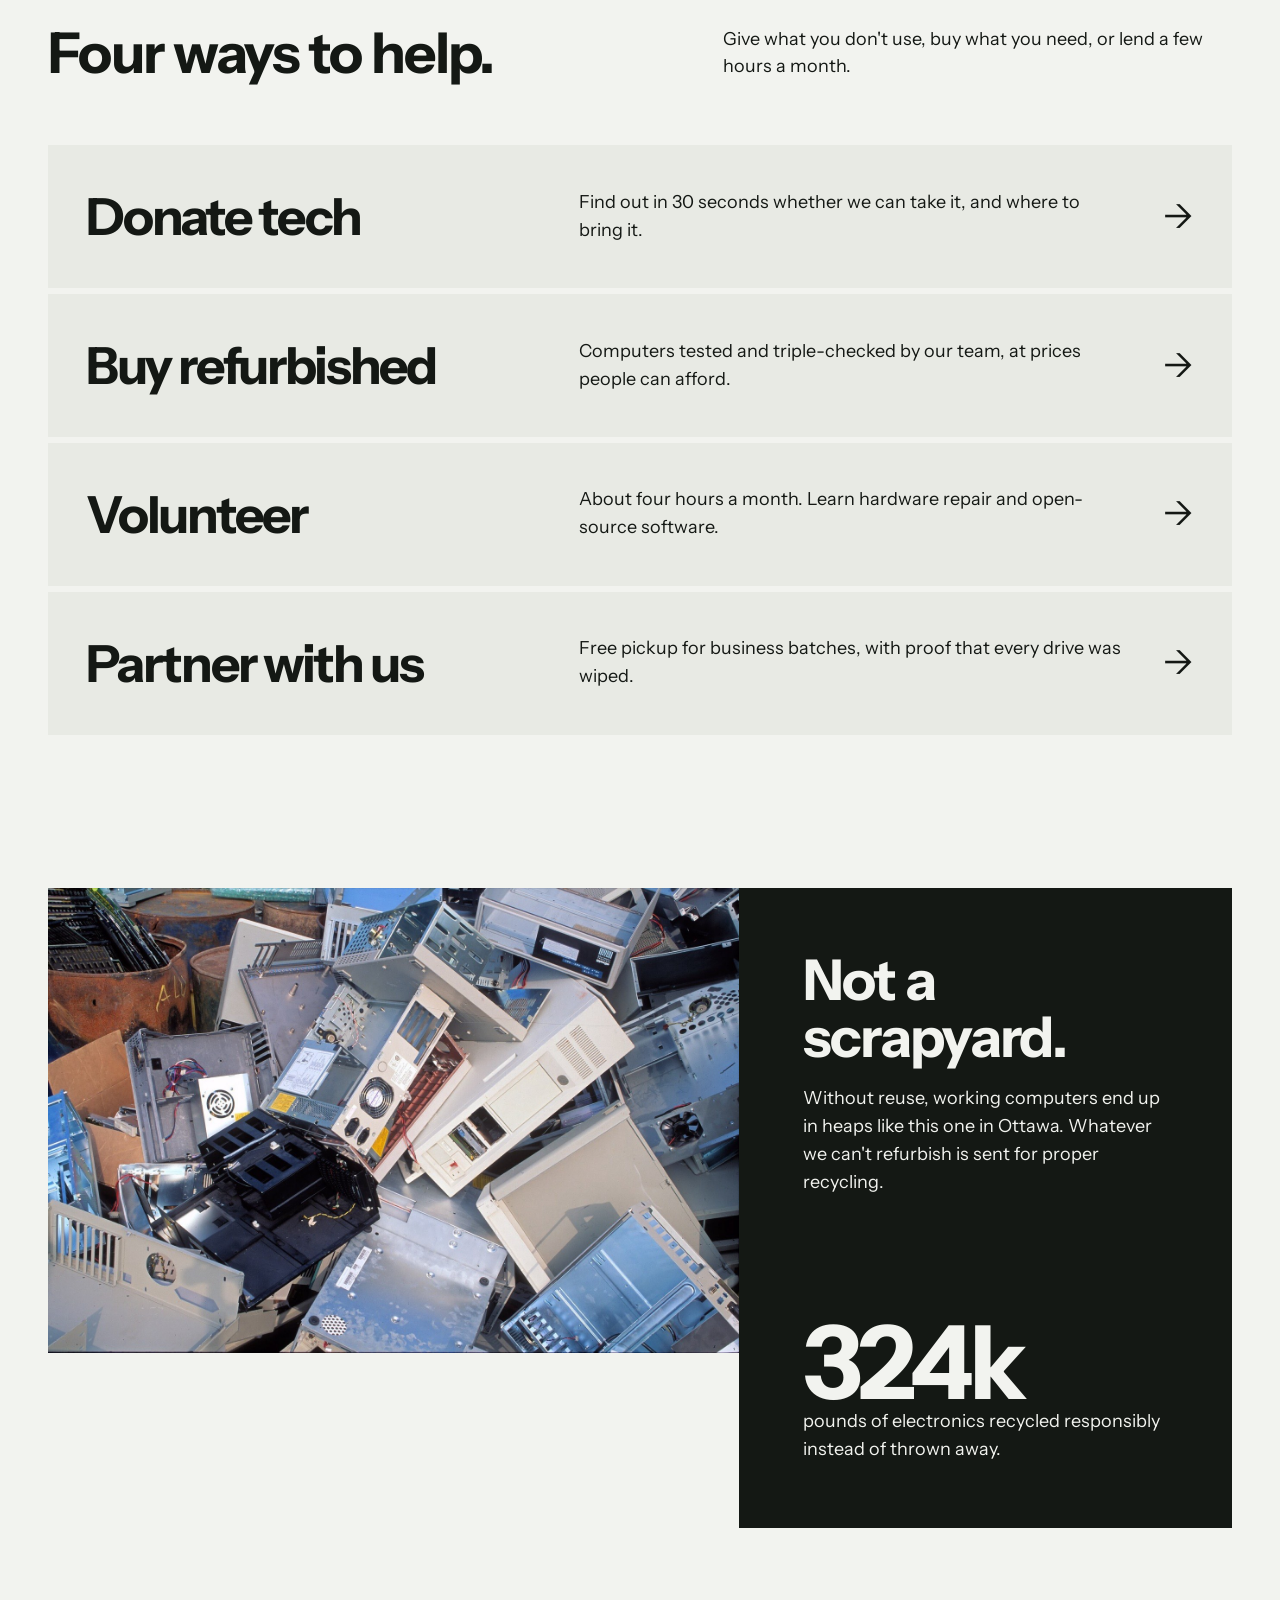
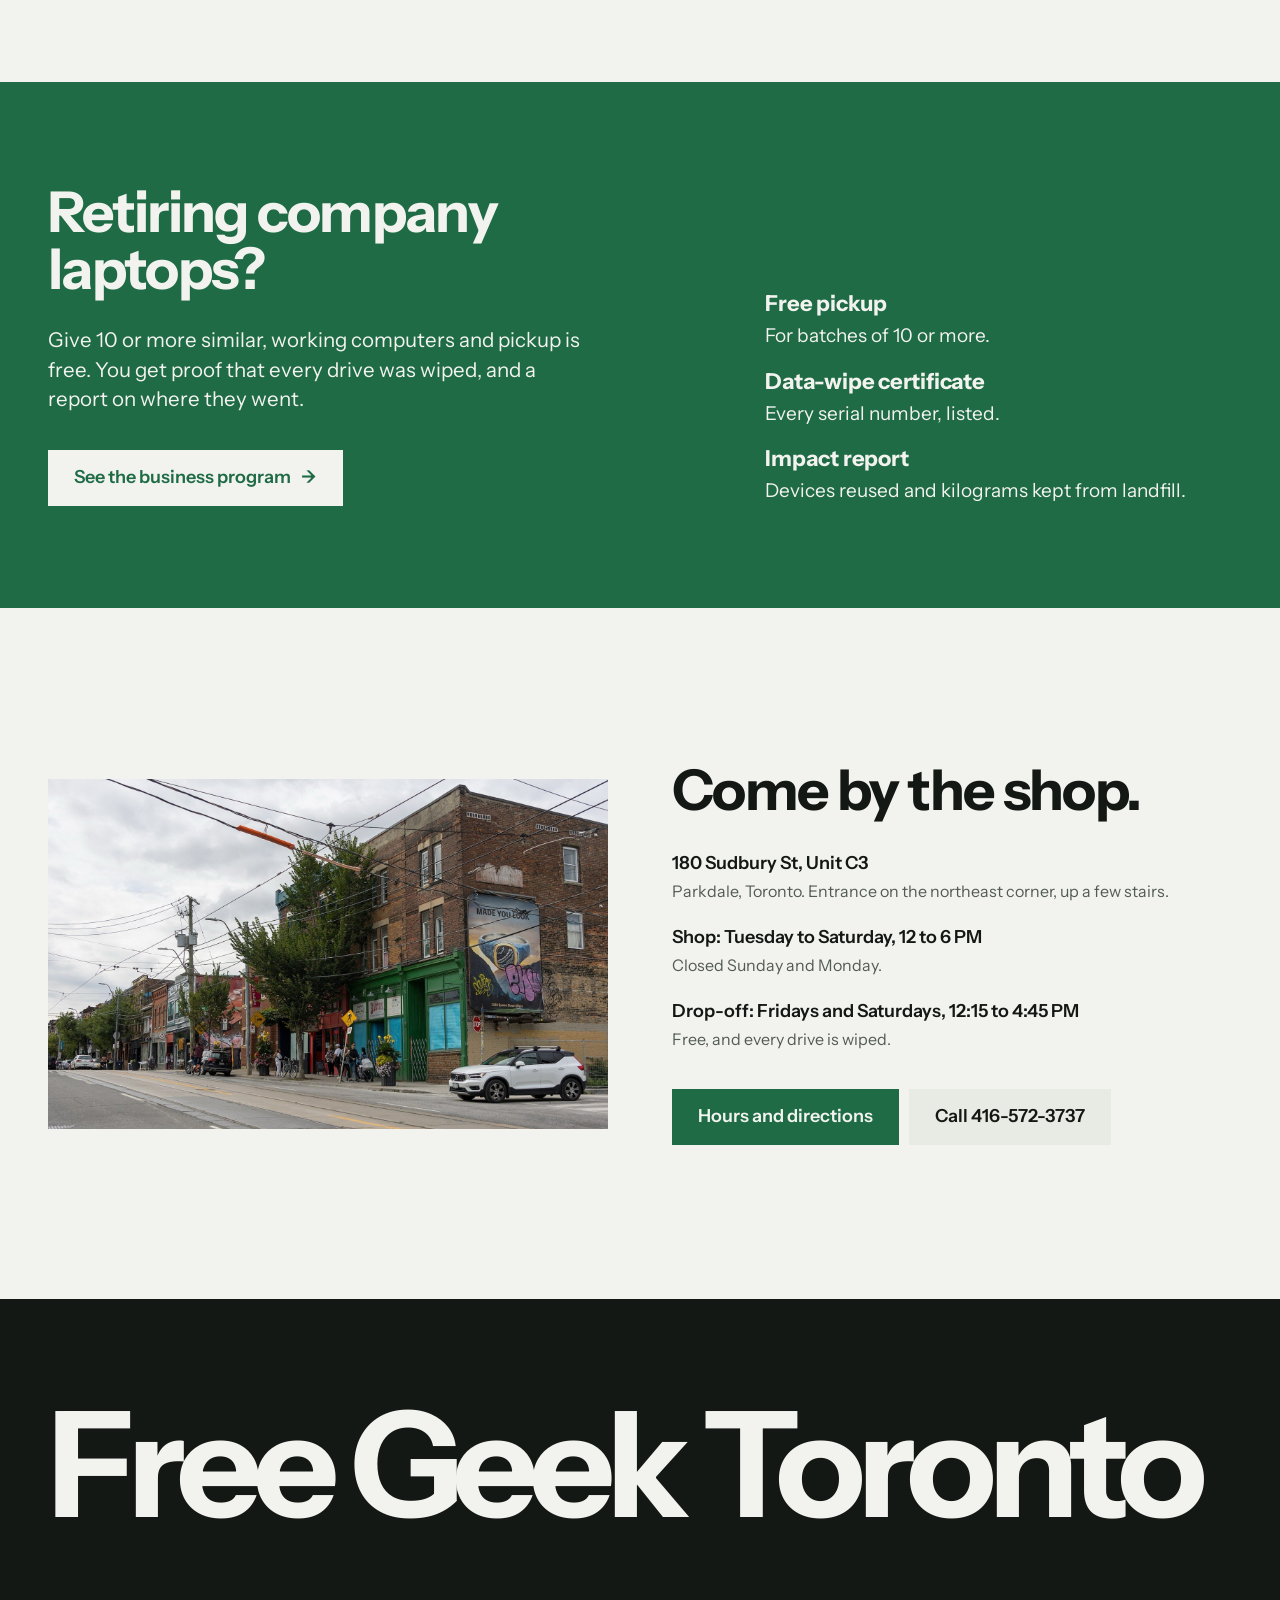
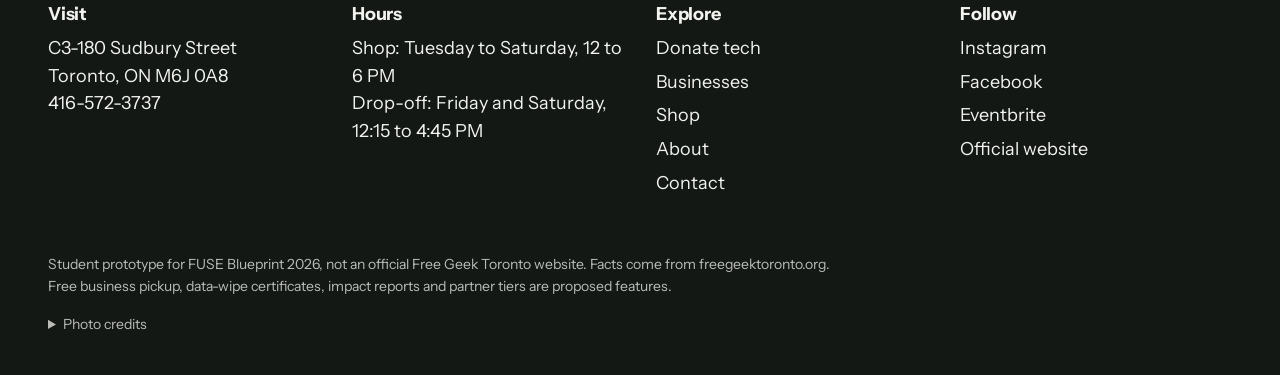
==== commit 07fd5ba6: "Turn the checker into a full multi-page website Adds a landing page, business program, shop, about a" ====
--- a/index.html
+++ b/index.html
@@ -3,650 +3,203 @@
 <head>
 <meta charset="utf-8">
 <meta name="viewport" content="width=device-width, initial-scale=1">
-<title>Donation Checker</title>
+<title>Free Geek Toronto</title>
+<meta name="description" content="Free Geek Toronto wipes, repairs and resells donated computers at prices people can afford. Student prototype for FUSE Blueprint 2026.">
+<link rel="icon" href="assets/fgt-logo.png">
 <link rel="preconnect" href="https://fonts.googleapis.com">
 <link rel="preconnect" href="https://fonts.gstatic.com" crossorigin>
 <link href="https://fonts.googleapis.com/css2?family=Instrument+Sans:wght@400;500;600;700&display=swap" rel="stylesheet">
-<style>
-  /* One ground, one ink, one accent. Surfaces are separated by tone steps, never lines or shadows. */
-  :root {
-    --ground: #f2f3ef; --surface: #e8eae4; --surface-2: #dde0d8; --ink: #141814; --muted: #535b55;
-    --accent: #1f6b45; --accent-ink: #f2f3ef; --accent-soft: #d3e6d9;
-    --no: #9e2f2f; --no-ink: #fbf1f1; --warn-soft: #f0e3c4;
-    --focus: #1f5fa8;
-    --margin: clamp(16px, 4vw, 48px);
-    --font: "Instrument Sans", system-ui, -apple-system, "Segoe UI", Roboto, sans-serif;
-  }
-  @media (prefers-color-scheme: dark) {
-    :root:not([data-theme="light"]) {
-      --ground: #111412; --surface: #1a1e1b; --surface-2: #242a26; --ink: #eef1ee; --muted: #a3ada7;
-      --accent: #2f8a5a; --accent-ink: #f4f7f4; --accent-soft: #1d3326;
-      --no: #b54545; --no-ink: #fff4f4; --warn-soft: #3a3019; --focus: #8bb8ea;
-    }
-  }
-  :root[data-theme="dark"] {
-    --ground: #111412; --surface: #1a1e1b; --surface-2: #242a26; --ink: #eef1ee; --muted: #a3ada7;
-    --accent: #2f8a5a; --accent-ink: #f4f7f4; --accent-soft: #1d3326;
-    --no: #b54545; --no-ink: #fff4f4; --warn-soft: #3a3019; --focus: #8bb8ea;
-  }
-  * { box-sizing: border-box; }
-  html { -webkit-text-size-adjust: 100%; }
-  body { margin: 0; background: var(--ground); color: var(--ink); font: 17px/1.55 var(--font); -webkit-font-smoothing: antialiased; }
-  button, input, select { font: inherit; color: inherit; }
-  :focus-visible { outline: 3px solid var(--focus); outline-offset: 2px; }
-  a { color: inherit; }
-
-  .notice { background: var(--warn-soft); font-size: 14px; padding: 8px var(--margin); text-align: center; }
-  .frame { max-width: 1240px; margin: 0 auto; padding: 0 var(--margin); }
-
-  nav.bar { display: flex; justify-content: space-between; align-items: center; padding: 22px 0; gap: 16px; }
-  .wordmark { font-weight: 700; font-size: 17px; letter-spacing: -0.01em; text-decoration: none; }
-  .bar a.call { font-weight: 600; text-decoration: none; }
-  .bar a.call:hover { text-decoration: underline; }
-
-  /* Layout: intro and drop-off facts on the left, the checker on the right. */
-  .layout { display: grid; grid-template-columns: minmax(0, 5fr) minmax(0, 7fr); grid-template-areas: "intro tool" "info tool"; gap: 0 clamp(32px, 5vw, 80px); padding: clamp(24px, 6vw, 72px) 0 clamp(80px, 10vw, 160px); align-items: start; }
-  .intro { grid-area: intro; min-width: 0; }
-  .info { grid-area: info; margin-top: 48px; min-width: 0; }
-  .tool { grid-area: tool; min-width: 0; }
-  @media (max-width: 900px) {
-    .layout { grid-template-columns: minmax(0, 1fr); grid-template-areas: "intro" "tool" "info"; }
-    .info { margin-top: 56px; }
-    .tool { margin-top: 32px; }
-  }
-
-  h1 { font-size: clamp(40px, 5vw, 72px); line-height: .98; letter-spacing: -0.035em; font-weight: 700; margin: 0; text-wrap: balance; }
-  .lede { font-size: 19px; margin: 28px 0 0; max-width: 34ch; }
-
-  .info h2 { font-size: 22px; letter-spacing: -0.01em; margin: 0 0 16px; }
-  .facts { list-style: none; margin: 0; padding: 0; display: grid; gap: 18px; }
-  .facts b { display: block; font-weight: 600; }
-  .facts span { color: var(--muted); font-size: 15px; }
-  .needed { margin-top: 32px; padding: 20px 22px; background: var(--surface); }
-  .needed p { margin: 6px 0 0; }
-
-  /* The checker */
-  .tool-head { display: flex; justify-content: space-between; align-items: center; min-height: 40px; gap: 12px; }
-  .back { background: none; border: 0; padding: 8px 0; font-weight: 600; cursor: pointer; }
-  .back:hover { text-decoration: underline; }
-  .back[hidden] { visibility: hidden; display: inline-block; }
-  .left { color: var(--muted); font-size: 15px; }
-  .track { height: 4px; background: var(--surface-2); margin: 8px 0 0; }
-  .track i { display: block; height: 100%; width: 0; background: var(--accent); transition: width .35s cubic-bezier(.2,.7,.2,1); }
-
-  .panel { background: var(--surface); padding: clamp(22px, 4vw, 40px); }
-  .panel h2 { font-size: clamp(26px, 3vw, 34px); line-height: 1.1; letter-spacing: -0.02em; margin: 0; outline: none; text-wrap: balance; overflow-wrap: anywhere; }
-  .panel .help { color: var(--muted); margin: 10px 0 28px; }
-
-  .rise > * { animation: rise .45s cubic-bezier(.2,.7,.2,1) both; }
-  .rise > *:nth-child(2) { animation-delay: .06s; } .rise > *:nth-child(3) { animation-delay: .12s; }
-  .rise > *:nth-child(4) { animation-delay: .18s; } .rise > *:nth-child(5) { animation-delay: .24s; }
-  .rise > *:nth-child(n+6) { animation-delay: .3s; }
-  @keyframes rise { from { opacity: 0; transform: translateY(18px); } to { opacity: 1; transform: none; } }
-  @media (prefers-reduced-motion: reduce) { .rise > * { animation: none; } .track i { transition: none; } }
-
-  /* Square corners everywhere: one shape system. */
-  .choices { display: grid; grid-template-columns: repeat(3, 1fr); gap: 8px; }
-  @media (max-width: 520px) { .choices { grid-template-columns: repeat(2, 1fr); } }
-  .choice, .opt, .preset, .seg button, .step-btn { border: 0; cursor: pointer; background: var(--ground); transition: background .15s, color .15s, transform .1s; }
-  .choice:hover, .opt:hover, .preset:hover, .step-btn:hover { background: var(--surface-2); }
-  .choice:active, .opt:active, .preset:active, .step-btn:active, .btn:active { transform: scale(.98); }
-  .choice { min-height: 84px; padding: 16px; text-align: left; font-size: 19px; font-weight: 600; letter-spacing: -0.01em; display: flex; align-items: flex-end; }
-
-  .find { margin-top: 28px; }
-  .find label, .field label { display: block; font-weight: 600; font-size: 15px; margin-bottom: 8px; }
-  input[type=text], input[type=number], input[type=email], select {
-    width: 100%; min-height: 50px; padding: 12px 14px; border: 1px solid var(--surface-2); border-radius: 0; background: var(--ground); }
-  input:focus, select:focus { outline: 3px solid var(--focus); outline-offset: 0; }
-  input[aria-invalid=true] { border-color: var(--no); }
-  .suggest { list-style: none; margin: 4px 0 0; padding: 0; background: var(--ground); }
-  .suggest:empty { display: none; }
-  .suggest button { width: 100%; display: flex; justify-content: space-between; gap: 12px; text-align: left; padding: 12px 14px; border: 0; background: none; cursor: pointer; }
-  .suggest button:hover, .suggest button[aria-selected=true] { background: var(--surface-2); }
-  .suggest em { font-style: normal; font-size: 14px; font-weight: 600; white-space: nowrap; }
-  .t-need { color: var(--accent); } .t-ok { color: var(--muted); } .t-no { color: var(--no); }
-
-  .options { display: grid; gap: 8px; }
-  .opt { width: 100%; text-align: left; padding: 16px 18px; min-height: 64px; }
-  .opt b { display: block; font-weight: 600; font-size: 18px; }
-  .opt span { color: var(--muted); font-size: 15px; }
-  .opt[aria-pressed=true] { background: var(--accent); color: var(--accent-ink); }
-  .opt[aria-pressed=true] span { color: inherit; }
-
-  .stepper { display: flex; gap: 8px; align-items: stretch; }
-  .step-btn { width: 56px; font-size: 26px; }
-  .stepper input { width: 120px; text-align: center; font-size: 26px; font-weight: 700; font-variant-numeric: tabular-nums; }
-  .presets { display: flex; flex-wrap: wrap; gap: 8px; margin-top: 12px; }
-  .preset { padding: 8px 16px; font-weight: 500; font-variant-numeric: tabular-nums; }
-  .note { margin: 20px 0 0; padding: 14px 16px; background: var(--ground); }
-  .note.bulk { background: var(--accent-soft); }
-
-  .btn { display: inline-flex; align-items: center; justify-content: center; min-height: 52px; padding: 12px 24px; border: 0; border-radius: 0;
-    background: var(--accent); color: var(--accent-ink); font-weight: 600; cursor: pointer; text-decoration: none; transition: background .15s, transform .1s; }
-  .btn:hover { background: var(--ink); color: var(--ground); }
-  .btn.quiet { background: var(--ground); color: var(--ink); }
-  .btn.quiet:hover { background: var(--surface-2); }
-  .btn.block { width: 100%; }
-  .actions { display: flex; flex-wrap: wrap; gap: 8px; margin-top: 28px; }
-
-  /* Verdict: a whole field of colour, like the tag FGT puts on a donated machine. */
-  .verdict { padding: clamp(22px, 4vw, 36px); margin: calc(-1 * clamp(22px, 4vw, 40px)) calc(-1 * clamp(22px, 4vw, 40px)) 28px; }
-  .verdict .kind { font-weight: 600; font-size: 15px; margin: 0 0 10px; }
-  .verdict h2 { font-size: clamp(30px, 4vw, 44px); }
-  .verdict p.say { margin: 14px 0 0; max-width: 46ch; }
-  .v-accent { background: var(--accent); color: var(--accent-ink); }
-  .v-soft { background: var(--accent-soft); }
-  .v-no { background: var(--no); color: var(--no-ink); }
-  .v-warn { background: var(--warn-soft); }
-  .answers { margin: 0 0 24px; color: var(--muted); }
-  .answers button { background: none; border: 0; padding: 0; margin-left: 6px; font-weight: 600; color: var(--ink); text-decoration: underline; cursor: pointer; }
-
-  .seg { display: grid; grid-template-columns: 1fr 1fr; gap: 8px; }
-  .seg button { padding: 14px; font-weight: 600; }
-  .seg button[aria-pressed=true] { background: var(--ink); color: var(--ground); }
-  .field { margin-top: 18px; }
-  .field .optional { font-weight: 400; color: var(--muted); }
-  .err { color: var(--no); font-size: 15px; margin: 6px 0 0; }
-  .err:empty { display: none; }
-  .pair { display: grid; grid-template-columns: 1fr 1fr; gap: 0 12px; }
-  @media (max-width: 560px) { .pair { grid-template-columns: 1fr; } }
-  .offer { margin-top: 24px; padding: 16px 18px; background: var(--ground); }
-  .offer.free { background: var(--accent-soft); }
-
-  .next h3 { font-size: 20px; margin: 0 0 14px; }
-  .next ol { margin: 0; padding-left: 22px; display: grid; gap: 14px; }
-  .next li::marker { font-weight: 700; color: var(--accent); }
-  .next b { display: block; font-weight: 600; }
-  .next span { color: var(--muted); font-size: 15px; }
-
-  /* Sample certificate */
-  .cert { margin-top: 32px; background: var(--ground); padding: clamp(20px, 4vw, 32px); }
-  .cert-top { display: flex; justify-content: space-between; gap: 12px; align-items: baseline; }
-  .cert .sample { color: var(--no); font-weight: 700; font-size: 15px; }
-  .cert h3 { font-size: 24px; letter-spacing: -0.015em; line-height: 1.15; margin: 6px 0 4px; }
-  .figures { display: grid; grid-template-columns: repeat(3, 1fr); gap: 8px; margin: 24px 0; }
-  @media (max-width: 520px) { .figures { grid-template-columns: 1fr; } }
-  .figures div { background: var(--accent-soft); padding: 16px; }
-  .figures b { display: block; font-size: 34px; letter-spacing: -0.02em; font-variant-numeric: tabular-nums; line-height: 1.1; }
-  .tablewrap { overflow-x: auto; }
-  table { width: 100%; border-collapse: collapse; font-size: 15px; font-variant-numeric: tabular-nums; }
-  th, td { text-align: left; padding: 8px 10px 8px 0; border-bottom: 1px solid var(--surface-2); white-space: nowrap; }
-  th { font-weight: 600; color: var(--muted); }
-  .small { color: var(--muted); font-size: 15px; }
-
-  footer { background: var(--surface); padding: 56px 0 40px; }
-  footer .big { font-size: clamp(40px, 9vw, 128px); font-weight: 700; letter-spacing: -0.045em; line-height: .9; margin: 0 0 32px; }
-  footer p { margin: 0; max-width: 70ch; color: var(--muted); font-size: 15px; }
-  .sr { position: absolute; width: 1px; height: 1px; overflow: hidden; clip: rect(0 0 0 0); white-space: nowrap; }
-  @media print { .notice, nav.bar, .intro, .info, .tool-head, .track, footer, .noprint { display: none !important; } body { background: #fff; } }
-</style>
+<link rel="stylesheet" href="css/site.css">
+<link rel="stylesheet" href="css/home.css">
+<script>document.documentElement.classList.add("js")</script>
 </head>
 <body>
+<a class="skip" href="#main">Skip to content</a>
 <p class="notice">Student prototype for FUSE Blueprint 2026. This is not an official Free Geek Toronto website.</p>
-
-<div class="frame">
-  <nav class="bar" aria-label="Site">
-    <a class="wordmark" href="#">Free Geek Toronto</a>
-    <a class="call" href="tel:+14165723737">Call 416-572-3737</a>
-  </nav>
-
-  <div class="layout">
-    <div class="intro">
-      <h1>Can we take your tech?</h1>
-      <p class="lede">Answer a few questions and find out if we can reuse it, and whether to drop it off or book a pickup.</p>
-    </div>
-
-    <aside class="info" aria-labelledby="dropoff-h">
-      <h2 id="dropoff-h">Drop-off</h2>
-      <ul class="facts">
-        <li><b>180 Sudbury St, Unit C3</b><span>Parkdale, Toronto. Entrance on the northeast corner, up a few stairs.</span></li>
-        <li><b>Fridays and Saturdays, 12:15 to 4:45 PM</b><span>We have carts and people to help unload your car.</span></li>
-        <li><b>Free, and your data is erased</b><span>Every drive is securely wiped before anything is reused.</span></li>
-      </ul>
-      <div class="needed">
-        <b>What we need most</b>
-        <p>Laptops, desktops, flat-screen monitors, keyboards, mice and chargers.</p>
-      </div>
-    </aside>
-
-    <section class="tool" aria-labelledby="tool-title">
-      <h2 id="tool-title" class="sr">Donation checker</h2>
-      <div class="tool-head noprint">
-        <button class="back" id="back" hidden>‹ Back</button>
-        <span class="left" id="left" aria-live="polite"></span>
-      </div>
-      <div class="track noprint" role="progressbar" aria-label="Progress" aria-valuemin="0" aria-valuemax="100"><i id="bar"></i></div>
-      <div id="app" aria-live="polite"></div>
-    </section>
-  </div>
-</div>
-
-<footer>
+<header class="site-head">
+  <div class="frame bar">
+    <a class="brand" href="index.html"><img src="assets/fgt-logo.png" alt="" width="46" height="46"><span>Free Geek Toronto</span></a>
+    <button class="menu-btn" aria-expanded="false" aria-controls="nav">Menu</button>
+    <nav class="nav" id="nav" aria-label="Main">
+      <a href="business.html">Businesses</a>
+      <a href="shop.html">Shop</a>
+      <a href="about.html">About</a>
+      <a href="contact.html">Contact</a>
+      <a class="btn" href="donate.html">Donate tech</a>
+    </nav>
+  </div>
+</header>
+
+<main id="main">
+  <div class="frame hero">
+    <div>
+      <h1><span class="ln"><span>Old tech,</span></span><span class="ln"><span>new start.</span></span></h1>
+      <p class="lede">Free Geek Toronto is a not-for-profit in Parkdale. We wipe, repair and resell donated computers at prices people can afford.</p>
+      <div class="check">
+        <label for="qc">What do you want to give away?</label>
+        <div class="check-row"><input id="qc" type="text" placeholder="Like a laptop or a microwave" autocomplete="off"></div>
+        <div class="check-out" id="qc-out" aria-live="polite"></div>
+      </div>
+      <div class="actions">
+        <a class="btn" href="donate.html">Check what you can donate <span class="arrow" aria-hidden="true">→</span></a>
+        <a class="btn quiet" href="shop.html">Shop refurbished</a>
+      </div>
+    </div>
+    <figure class="hero-media">
+      <img src="assets/img/laptop-repair.jpg" alt="An opened laptop on a wooden table with a hand fitting a memory module." fetchpriority="high">
+      <figcaption>A laptop opened up for a memory upgrade.</figcaption>
+    </figure>
+  </div>
+
+  <div class="ticker" aria-label="Some of the things we accept">
+    <div class="ticker-track">
+      <ul><li>Laptops</li><li>Desktops</li><li>Monitors</li><li>Keyboards and mice</li><li>Webcams</li><li>Chargers</li><li>RAM and drives</li><li>Phones</li><li>Tablets</li><li>Routers</li><li>Game consoles</li><li>Projectors</li></ul>
+      <ul aria-hidden="true"><li>Laptops</li><li>Desktops</li><li>Monitors</li><li>Keyboards and mice</li><li>Webcams</li><li>Chargers</li><li>RAM and drives</li><li>Phones</li><li>Tablets</li><li>Routers</li><li>Game consoles</li><li>Projectors</li></ul>
+    </div>
+  </div>
+
+  <section class="section frame" aria-labelledby="numbers-h">
+    <div class="section-head" data-reveal>
+      <h2 id="numbers-h">One small shop, real results.</h2>
+      <p>Every number here comes from people dropping off a computer they no longer needed.</p>
+    </div>
+    <div class="figs" data-reveal>
+      <div><b data-count="2000" data-suf="+">2,000+</b>computers refurbished or rebuilt</div>
+      <div><b data-count="66">66</b>people paid to train with us since 2016</div>
+      <div><b data-count="450" data-pre="$" data-suf="k+">$450k+</b>in wages paid to those trainees</div>
+      <div><b data-count="25" data-suf="%">25%</b>of refurbished computers sold for under $100</div>
+    </div>
+  </section>
+
+  <section class="section frame" aria-labelledby="journey-h">
+    <div class="section-head" data-reveal>
+      <h2 id="journey-h">The second life of a laptop.</h2>
+      <p>What happens after you drop one off at 180 Sudbury Street.</p>
+    </div>
+    <div class="journey-grid">
+      <div class="journey-media" aria-hidden="true">
+        <div class="stack">
+          <img src="assets/img/pallet.jpg" alt="" loading="lazy">
+          <img src="assets/img/ram.jpg" alt="" loading="lazy">
+          <img src="assets/img/linux-repair.jpg" alt="" loading="lazy">
+          <div class="figure-card"><b>$100</b><span>A quarter of our refurbished computers sell for less than this.</span></div>
+        </div>
+        <div class="jbar"><i></i></div>
+      </div>
+      <ol class="journey-steps">
+        <li>
+          <figure><img src="assets/img/pallet.jpg" alt="A pallet of donated computers wrapped in plastic." loading="lazy"></figure>
+          <h3>It comes through our door.</h3>
+          <p>You bring it to the shop on a Friday or Saturday, or a business books a pickup for a whole batch.</p>
+        </li>
+        <li>
+          <figure><img src="assets/img/ram.jpg" alt="Close-up of memory modules stacked side by side." loading="lazy"></figure>
+          <h3>Every drive is wiped.</h3>
+          <p>Data is securely erased with industry-standard tools. Then memory, drives and batteries are tested one by one.</p>
+        </li>
+        <li>
+          <figure><img src="assets/img/linux-repair.jpg" alt="Two volunteers repairing laptops at a table covered in parts." loading="lazy"></figure>
+          <h3>Repaired and set up.</h3>
+          <p>Volunteers and trainees fix or upgrade parts and install Linux Mint, a free system that runs well on older machines.</p>
+        </li>
+        <li>
+          <div class="figure-card"><b>$100</b><span>A quarter of our refurbished computers sell for less than this.</span></div>
+          <h3>Back in someone's hands.</h3>
+          <p>It goes to a student, a newcomer, a senior or a family at a price they can afford.</p>
+        </li>
+      </ol>
+    </div>
+  </section>
+
+  <section class="section frame" aria-labelledby="ways-h">
+    <div class="section-head" data-reveal>
+      <h2 id="ways-h">Four ways to help.</h2>
+      <p>Give what you don't use, buy what you need, or lend a few hours a month.</p>
+    </div>
+    <ul class="ways" data-reveal>
+      <li><a href="donate.html"><h3>Donate tech</h3><p>Find out in 30 seconds whether we can take it, and where to bring it.</p><span class="go" aria-hidden="true">→</span></a></li>
+      <li><a href="shop.html"><h3>Buy refurbished</h3><p>Computers tested and triple-checked by our team, at prices people can afford.</p><span class="go" aria-hidden="true">→</span></a></li>
+      <li><a href="about.html#volunteer"><h3>Volunteer</h3><p>About four hours a month. Learn hardware repair and open-source software.</p><span class="go" aria-hidden="true">→</span></a></li>
+      <li><a href="business.html"><h3>Partner with us</h3><p>Free pickup for business batches, with proof that every drive was wiped.</p><span class="go" aria-hidden="true">→</span></a></li>
+    </ul>
+  </section>
+
+  <section class="section" aria-labelledby="landfill-h">
+    <div class="frame">
+      <div class="contrast">
+        <figure class="media zoom" style="margin:0">
+          <img src="assets/img/scrapyard.jpg" alt="A heap of discarded computer cases and parts at a recycling scrapyard." loading="lazy">
+        </figure>
+        <div class="words" data-reveal>
+          <div>
+            <h2 id="landfill-h">Not a scrapyard.</h2>
+            <p style="margin-top:20px;max-width:32ch">Without reuse, working computers end up in heaps like this one in Ottawa. Whatever we can't refurbish is sent for proper recycling.</p>
+          </div>
+          <p><b data-count="400" data-suf="k">400k</b>pounds of electronics recycled responsibly instead of thrown away.</p>
+        </div>
+      </div>
+    </div>
+  </section>
+
+  <section class="section" aria-labelledby="biz-h">
+    <div class="field-band biz">
+      <div class="frame biz-grid" data-reveal>
+        <div>
+          <h2 id="biz-h">Retiring company laptops?</h2>
+          <p class="lede">Give 10 or more similar, working computers and pickup is free. You get proof that every drive was wiped, and a report on where they went.</p>
+          <div class="actions"><a class="btn light" href="business.html">See the business program <span class="arrow" aria-hidden="true">→</span></a></div>
+        </div>
+        <ul>
+          <li><b>Free pickup</b>For batches of 10 or more.</li>
+          <li><b>Data-wipe certificate</b>Every serial number, listed.</li>
+          <li><b>Impact report</b>Devices reused and kilograms kept from landfill.</li>
+        </ul>
+      </div>
+    </div>
+  </section>
+
+  <section class="section frame visit" aria-labelledby="visit-h">
+    <div class="split">
+      <figure class="media zoom"><img src="assets/img/parkdale.jpg" alt="Queen Street West in Parkdale, with brick shopfronts and streetcar tracks." loading="lazy"></figure>
+      <div data-reveal>
+        <h2 id="visit-h">Come by the shop.</h2>
+        <ul class="facts" style="margin-top:32px">
+          <li><b>180 Sudbury St, Unit C3</b><span>Parkdale, Toronto. Entrance on the northeast corner, up a few stairs.</span></li>
+          <li><b>Shop: Tuesday to Saturday, 12 to 6 PM</b><span>Closed Sunday and Monday.</span></li>
+          <li><b>Drop-off: Fridays and Saturdays, 12:15 to 4:45 PM</b><span>Free, and every drive is wiped.</span></li>
+        </ul>
+        <div class="actions"><a class="btn" href="contact.html">Hours and directions</a><a class="btn quiet" href="tel:+14165723737">Call 416-572-3737</a></div>
+      </div>
+    </div>
+  </section>
+</main>
+
+<footer class="site-foot">
   <div class="frame">
     <p class="big">Free Geek Toronto</p>
-    <p>Accepted items come from Free Geek Toronto's public donation page, and pickup fees are its published rates.
-      Free pickup, data-wipe certificates and impact reports are proposed features of this student prototype.</p>
+    <div class="foot-grid">
+      <div><h2>Visit</h2><p>C3-180 Sudbury Street<br>Toronto, ON M6J 0A8<br><a href="tel:+14165723737">416-572-3737</a></p></div>
+      <div><h2>Hours</h2><p>Shop: Tuesday to Saturday, 12 to 6 PM<br>Drop-off: Friday and Saturday, 12:15 to 4:45 PM</p></div>
+      <div><h2>Explore</h2><ul><li><a href="donate.html">Donate tech</a></li><li><a href="business.html">Businesses</a></li><li><a href="shop.html">Shop</a></li><li><a href="about.html">About</a></li><li><a href="contact.html">Contact</a></li></ul></div>
+      <div><h2>Follow</h2><ul><li><a href="https://www.instagram.com/freegeektoronto/">Instagram</a></li><li><a href="https://www.facebook.com/FreeGeekToronto/">Facebook</a></li><li><a href="https://www.eventbrite.ca/o/free-geek-toronto-15051905925">Eventbrite</a></li><li><a href="https://www.freegeektoronto.org/">Official website</a></li></ul></div>
+    </div>
+    <p class="fine">Student prototype for FUSE Blueprint 2026, not an official Free Geek Toronto website. Facts come from freegeektoronto.org. Free business pickup, data-wipe certificates, impact reports and partner tiers are proposed features.</p>
+    <details>
+      <summary>Photo credits</summary>
+      <ul>
+        <li>"Laptop Repair" by Augustin Wafflart, <a href="https://creativecommons.org/licenses/by/4.0/">CC BY 4.0</a>, <a href="https://commons.wikimedia.org/wiki/File:Laptop_Repair.jpg">Wikimedia Commons</a></li>
+        <li>"Computer e-waste pallet" by Jemimus, <a href="https://creativecommons.org/licenses/by/2.0/">CC BY 2.0</a>, <a href="https://commons.wikimedia.org/wiki/File:Computer_e-waste_pallet_-_IMG_2287.jpg">Wikimedia Commons</a></li>
+        <li>"Stack of ram sticks" by Kyreb, CC0, <a href="https://commons.wikimedia.org/wiki/File:Stack_of_ram_sticks.jpg">Wikimedia Commons</a></li>
+        <li>"Hackers working on Linux laptop with computer disks and repair kits, Milano 2022" by Kowalski7cc, CC0, <a href="https://commons.wikimedia.org/wiki/File:Hackers_working_on_Linux_laptop_with_computer_disks_and_repair_kits_-_Milano_2022.jpg">Wikimedia Commons</a></li>
+        <li>"Computer Recycling Scrapyard Ottawa Canada 1996" by Paul Harrison, <a href="https://creativecommons.org/licenses/by-sa/4.0/">CC BY-SA 4.0</a>, <a href="https://commons.wikimedia.org/wiki/File:Computer_Recycling_Scrapyard_Ottawa_Canada_1996_3_enh.jpg">Wikimedia Commons</a></li>
+        <li>"Queen Street West in Parkdale, September 19 2026" by Dillan Payne, <a href="https://creativecommons.org/licenses/by-sa/4.0/">CC BY-SA 4.0</a>, <a href="https://commons.wikimedia.org/wiki/File:Queen_Street_West_in_Parkdale,_September_19_2026.jpg">Wikimedia Commons</a></li>
+        <li>Logo: Free Geek Toronto, used for this case competition prototype.</li>
+      </ul>
+    </details>
   </div>
 </footer>
 
-<script>
-const BULK = 5;          // computers needed before we offer pickup
-const FREE_MIN = 10;     // business batch size that qualifies for free pickup
-const ADDRESS = "180 Sudbury St, Unit C3, Toronto";
-const HOURS = "Fridays and Saturdays, 12:15 to 4:45 PM";
-
-// tier: need = most needed, ok = accepted, no = not accepted.
-// computer: ask age + condition; eligible for bulk pickup.
-const DEVICES = [
-  { id: "laptop", name: "Laptop", plural: "laptops", tier: "need", computer: true, keys: "notebook macbook chromebook thinkpad dell hp lenovo" },
-  { id: "desktop", name: "Desktop", plural: "desktops", tier: "need", computer: true, keys: "pc tower imac computer" },
-  { id: "monitor", name: "Monitor", plural: "monitors", tier: "need", keys: "screen display lcd flat" },
-  { id: "keyboard", name: "Keyboard or mouse", tier: "need", keys: "trackpad mice" },
-  { id: "webcam", name: "Webcam", tier: "need", keys: "camera usb" },
-  { id: "cables", name: "Cables and chargers", tier: "need", keys: "charger adapter usb hdmi power cord" },
-  { id: "parts", name: "Computer parts (RAM, SSD, GPU)", tier: "need", keys: "ram ssd hdd hard drive gpu graphics card psu memory component" },
-  { id: "server", name: "Server", plural: "servers", tier: "ok", computer: true, keys: "rack" },
-  { id: "phone", name: "Phone", tier: "ok", keys: "iphone android smartphone cell samsung mobile" },
-  { id: "tablet", name: "Tablet", tier: "ok", keys: "ipad kindle" },
-  { id: "router", name: "Modem, router or switch", tier: "ok", keys: "wifi networking" },
-  { id: "console", name: "Gaming console and games", tier: "ok", keys: "xbox playstation ps4 ps5 nintendo switch wii controller" },
-  { id: "tv", name: "Flat-screen TV", tier: "ok", keys: "television lcd plasma" },
-  { id: "scanner", name: "Scanner", tier: "ok", keys: "" },
-  { id: "camera", name: "Digital camera", tier: "ok", keys: "camera" },
-  { id: "audio", name: "Stereo, radio or amplifier", tier: "ok", keys: "audio receiver" },
-  { id: "turntable", name: "Turntable", tier: "ok", keys: "record player vinyl" },
-  { id: "speakers", name: "Speakers", tier: "ok", keys: "bluetooth audio" },
-  { id: "projector", name: "Video projector", tier: "ok", keys: "" },
-  { id: "dvd", name: "DVD or Blu-ray player", tier: "ok", keys: "" },
-  { id: "vcr", name: "VCR player", tier: "ok", keys: "" },
-  { id: "batteries", name: "Batteries", tier: "no", keys: "battery aa lithium", alt: "Many hardware and electronics stores collect household batteries." },
-  { id: "flashlight", name: "Flashlight", tier: "no", keys: "torch" },
-  { id: "typewriter", name: "Electric typewriter", tier: "no", keys: "" },
-  { id: "tools", name: "Power tools", tier: "no", keys: "drill saw motorized electric tool" },
-  { id: "microwave", name: "Microwave", tier: "no", keys: "oven" },
-  { id: "smoke", name: "Smoke detector", tier: "no", keys: "alarm", alt: "Some contain radioactive material, so follow the manufacturer's disposal instructions." },
-  { id: "appliance", name: "Appliance or air conditioner", tier: "no", keys: "fridge washer dryer kettle toaster" },
-  { id: "register", name: "Cash register", tier: "no", keys: "" },
-  { id: "motor", name: "Motor", tier: "no", keys: "" },
-  { id: "vhs", name: "VHS tapes", tier: "no", keys: "video tape" },
-  { id: "fax", name: "Fax machine", tier: "no", keys: "" },
-  { id: "telephone", name: "Landline phone or answering machine", tier: "no", keys: "landline cordless telephone" },
-];
-const CHOICES = ["laptop", "desktop", "monitor", "phone", "tablet", "keyboard"];
-const TIER = { need: ["Most needed", "t-need"], ok: ["Accepted", "t-ok"], no: ["Not accepted", "t-no"] };
-const AGE = [
-  { v: "new", t: "Under 4 years", s: "Bought fairly recently" },
-  { v: "mid", t: "4 to 8 years", s: "A few upgrades ago" },
-  { v: "old", t: "Over 8 years", s: "From before most of today's phones" },
-  { v: "unsure", t: "Not sure", s: "That's fine, we'll check" },
-];
-const WORKS = [
-  { v: "yes", t: "Yes, they turn on" },
-  { v: "some", t: "Some of them do" },
-  { v: "no", t: "No, they don't" },
-  { v: "unsure", t: "Not sure" },
-];
-const NUMBER_WORDS = ["No", "One", "Two", "Three", "Four"];
-
-const app = document.getElementById("app");
-const state = { device: null, qty: 1, age: null, works: null, who: "biz", form: {} };
-let trail = [];
-
-const byId = (id) => DEVICES.find(d => d.id === id);
-const esc = (s) => String(s).replace(/[&<>"']/g, c => ({ "&": "&amp;", "<": "&lt;", ">": "&gt;", '"': "&quot;", "'": "&#39;" }[c]));
-const things = () => state.device.plural || "items";
-
-// ---------- navigation ----------
-function steps() {
-  const d = state.device;
-  if (!d || d.tier === "no" || d.tier === "unknown") return ["device", "result"];
-  return d.computer ? ["device", "qty", "age", "works", "result"] : ["device", "qty", "result"];
-}
-function go(screen, push = true) {
-  if (push && trail[trail.length - 1] !== screen) trail.push(screen);
-  render(screen);
-}
-function back() { trail.pop(); render(trail[trail.length - 1] || "device"); }
-document.getElementById("back").onclick = back;
-
-function setProgress(screen) {
-  const s = steps(), bulk = state.device && state.device.computer && state.qty >= BULK;
-  const seq = bulk ? [...s, "pickup", "done"] : s;
-  const pct = Math.round((Math.max(seq.indexOf(screen), 0) / (seq.length - 1)) * 100);
-  document.getElementById("bar").style.width = pct + "%";
-  document.querySelector(".track").setAttribute("aria-valuenow", pct);
-  const remaining = s.indexOf("result") - s.indexOf(screen);
-  document.getElementById("left").textContent =
-    screen === "device" ? "Takes about 30 seconds" :
-    screen === "result" ? "Your answer" :
-    screen === "pickup" ? "Last step" :
-    screen === "done" ? "Request sent" :
-    remaining === 1 ? "Last question" : `${NUMBER_WORDS[remaining] || remaining} questions left`;
-  document.getElementById("back").hidden = trail.length <= 1;
-}
-
-function render(screen) {
-  setProgress(screen);
-  // The first screen shows at once; later screens rise in as the visitor moves through.
-  app.innerHTML = `<div class="panel${trail.length > 1 ? " rise" : ""}">${SCREENS[screen]()}</div>`;
-  (BIND[screen] || (() => {}))();
-  const h = app.querySelector("h2");
-  if (h) { h.setAttribute("tabindex", "-1"); h.focus({ preventScroll: true }); }
-  if (trail.length > 1) document.querySelector(".tool").scrollIntoView({ behavior: matchMedia("(prefers-reduced-motion: reduce)").matches ? "auto" : "smooth", block: "start" });
-}
-
-// ---------- screens ----------
-const SCREENS = {
-  device: () => `
-    <h2>What are you donating?</h2>
-    <p class="help">Pick one, or search for anything else.</p>
-    <div class="choices">${CHOICES.map(id => `<button class="choice" data-id="${id}">${byId(id).name}</button>`).join("")}</div>
-    <div class="find">
-      <label for="search">Search all items</label>
-      <input type="text" id="search" placeholder="Printer, PS4, microwave" autocomplete="off"
-        role="combobox" aria-expanded="false" aria-controls="suggest" aria-autocomplete="list">
-      <ul class="suggest" id="suggest" role="listbox" aria-label="Matching items"></ul>
-    </div>`,
-
-  qty: () => `
-    <h2>How many ${things()}?</h2>
-    <p class="help">${state.device.computer ? `${BULK} or more computers and we can come and pick them up.` : "A rough number is fine."}</p>
-    <div class="stepper">
-      <button type="button" class="step-btn" id="minus" aria-label="One fewer">−</button>
-      <input type="number" id="qty" min="1" max="2000" value="${state.qty}" inputmode="numeric" aria-label="How many">
-      <button type="button" class="step-btn" id="plus" aria-label="One more">+</button>
-    </div>
-    <div class="presets">${[1, 3, 5, 10, 25, 50].map(n => `<button class="preset" data-n="${n}">${n}</button>`).join("")}</div>
-    <p class="note" id="qty-note"></p>
-    <div class="actions"><button class="btn block" id="next">Continue</button></div>`,
-
-  age: () => `
-    <h2>How old ${state.qty > 1 ? "are they" : "is it"}, roughly?</h2>
-    <p class="help">This tells us whether ${state.qty > 1 ? "they" : "it"} can be refurbished.</p>
-    <div class="options">${AGE.map(o => opt(o, state.age)).join("")}</div>`,
-
-  works: () => `
-    <h2>Do ${state.qty > 1 ? "they" : "it"} turn on?</h2>
-    <p class="help">We take broken computers too.</p>
-    <div class="options">${WORKS.filter(o => state.qty > 1 || o.v !== "some")
-      .map(o => opt(state.qty > 1 ? o : { ...o, t: o.t.replace("they turn", "it turns").replace("they don't", "it doesn't") }, state.works)).join("")}</div>`,
-
-  result: () => resultHTML(),
-
-  pickup: () => {
-    const f = state.form;
-    return `
-    <h2>Book a pickup</h2>
-    <p class="help">${state.qty} ${things()}. We collect on Wednesdays and Thursdays.</p>
-    <form id="pickup-form" novalidate>
-      <div class="seg" role="group" aria-label="Who is donating">
-        <button type="button" data-who="biz" aria-pressed="${state.who === "biz"}">A business or organization</button>
-        <button type="button" data-who="solo" aria-pressed="${state.who === "solo"}">Just me</button>
-      </div>
-      ${state.who === "biz" ? field("org", "Organization name", "text", "", true, f.org, "organization") : ""}
-      <div class="pair">
-        ${field("name", "Your name", "text", "", true, f.name, "name")}
-        ${field("email", "Email", "email", "", true, f.email, "email")}
-      </div>
-      ${field("addr", "Pickup address", "text", "", true, f.addr, "street-address")}
-      <div class="pair">
-        <div class="field"><label for="zone">Area</label>
-          <select id="zone">${[["60", "Downtown Toronto"], ["70", "Midtown Toronto"], ["85", "Etobicoke or Scarborough"], ["100", "Peel or York Region"]]
-            .map(([v, t]) => `<option value="${v}" ${f.zone === v ? "selected" : ""}>${t}</option>`).join("")}</select></div>
-        <div class="field"><label for="day">Best day</label>
-          <select id="day">${["Either day", "Wednesday", "Thursday"].map(t => `<option ${f.day === t ? "selected" : ""}>${t}</option>`).join("")}</select></div>
-      </div>
-      <div class="field"><label for="same">Are they the same model?</label>
-        <select id="same">${[["same", "All or mostly the same"], ["few", "A few different models"], ["mixed", "All different"]]
-          .map(([v, t]) => `<option value="${v}" ${f.same === v ? "selected" : ""}>${t}</option>`).join("")}</select></div>
-      ${field("model", "Brand and model", "text", "Lenovo ThinkPad T480", false, f.model, "off")}
-      <p class="offer" id="offer"></p>
-      <div class="actions"><button class="btn block" type="submit">Request pickup</button></div>
-    </form>`;
-  },
-
-  done: () => doneHTML(),
-};
-
-function opt(o, cur) {
-  return `<button class="opt" data-v="${o.v}" aria-pressed="${cur === o.v}"><b>${o.t}</b>${o.s ? `<span>${o.s}</span>` : ""}</button>`;
-}
-function field(id, label, type, ph, req, val, ac) {
-  return `<div class="field"><label for="${id}">${label}${req ? "" : ' <span class="optional">(optional)</span>'}</label>
-    <input type="${type}" id="${id}" ${ph ? `placeholder="${ph}"` : ""} value="${esc(val || "")}" autocomplete="${ac}" ${req ? "required" : ""} aria-describedby="${id}-err">
-    <p class="err" id="${id}-err"></p></div>`;
-}
-
-// ---------- behaviour ----------
-const BIND = {
-  device: () => {
-    app.querySelectorAll(".choice").forEach(c => c.onclick = () => chooseDevice(byId(c.dataset.id)));
-    const input = app.querySelector("#search"), list = app.querySelector("#suggest");
-    let active = -1, items = [];
-    const draw = () => {
-      list.innerHTML = items.map((d, i) => `<li role="option"><button aria-selected="${i === active}" data-i="${i}">
-        <span>${esc(d.label || d.name)}</span>${TIER[d.tier] ? `<em class="${TIER[d.tier][1]}">${TIER[d.tier][0]}</em>` : ""}</button></li>`).join("");
-      input.setAttribute("aria-expanded", items.length > 0);
-      list.querySelectorAll("button").forEach(b => b.onclick = () => chooseDevice(items[+b.dataset.i]));
-    };
-    input.oninput = () => {
-      const raw = input.value.trim(), words = raw.toLowerCase().split(/\s+/);
-      active = -1;
-      if (!raw) { items = []; return draw(); }
-      items = DEVICES.filter(d => words.every(w => (d.name + " " + d.keys).toLowerCase().includes(w))).slice(0, 6);
-      if (!items.length) items = [{ name: raw, tier: "unknown", label: `Not on our list. What should I do with "${raw}"?` }];
-      draw();
-    };
-    input.onkeydown = (e) => {
-      if (!items.length) return;
-      if (e.key === "ArrowDown") { active = (active + 1) % items.length; draw(); e.preventDefault(); }
-      if (e.key === "ArrowUp") { active = (active - 1 + items.length) % items.length; draw(); e.preventDefault(); }
-      if (e.key === "Enter") { chooseDevice(items[Math.max(active, 0)]); e.preventDefault(); }
-    };
-  },
-  qty: () => {
-    const input = app.querySelector("#qty"), note = app.querySelector("#qty-note");
-    const update = () => {
-      state.qty = Math.max(1, Math.min(2000, parseInt(input.value, 10) || 1));
-      const bulk = state.device.computer && state.qty >= BULK;
-      note.className = "note" + (bulk ? " bulk" : "");
-      note.textContent = !state.device.computer ? "You can drop these off at the shop."
-        : bulk ? `${state.qty} computers counts as a bulk donation, so you can book a pickup.`
-        : `Under ${BULK} computers, dropping them off is quickest.`;
-    };
-    const next = () => { update(); go(state.device.computer ? "age" : "result"); };
-    app.querySelector("#minus").onclick = () => { input.value = Math.max(1, state.qty - 1); update(); };
-    app.querySelector("#plus").onclick = () => { input.value = state.qty + 1; update(); };
-    app.querySelectorAll(".preset").forEach(p => p.onclick = () => { input.value = p.dataset.n; update(); });
-    input.oninput = update;
-    input.onkeydown = (e) => { if (e.key === "Enter") next(); };
-    app.querySelector("#next").onclick = next;
-    update();
-  },
-  age: () => bindOptions("age", "works"),
-  works: () => bindOptions("works", "result"),
-  result: () => {
-    app.querySelectorAll("[data-edit]").forEach(b => b.onclick = () => go(b.dataset.edit));
-    const p = app.querySelector("#to-pickup"); if (p) p.onclick = () => go("pickup");
-    const r = app.querySelector("#restart"); if (r) r.onclick = restart;
-  },
-  pickup: () => {
-    const form = app.querySelector("#pickup-form");
-    const save = () => {
-      ["org", "name", "email", "addr", "model"].forEach(k => { const el = form.querySelector("#" + k); if (el) state.form[k] = el.value.trim(); });
-      ["zone", "day", "same"].forEach(k => state.form[k] = form.querySelector("#" + k).value);
-      const offer = form.querySelector("#offer"), free = qualifiesFree();
-      const dropoff = `Or skip the fee: drop-off at the shop is always free on ${HOURS}.`;
-      offer.className = "offer" + (free ? " free" : "");
-      offer.textContent = state.who !== "biz"
-        ? `We don't usually collect from homes, but we'll look at your request. Pickup starts at $${state.form.zone}. ${dropoff}`
-        : free ? `Good news: ${state.qty} similar computers in good shape qualify for free pickup.`
-        : `Pickup in this area starts at $${state.form.zone}. Businesses with ${FREE_MIN} or more similar, working computers under 8 years old get it free. ${dropoff}`;
-    };
-    form.querySelectorAll("[data-who]").forEach(b => b.onclick = () => { save(); state.who = b.dataset.who; render("pickup"); });
-    form.addEventListener("input", save);
-    form.addEventListener("change", save);
-    form.onsubmit = (e) => {
-      e.preventDefault(); save();
-      let first = null;
-      form.querySelectorAll("input[required]").forEach(el => {
-        const msg = !el.value.trim() ? "Please fill this in."
-          : el.type === "email" && !/^\S+@\S+\.\S+$/.test(el.value) ? "That email doesn't look right. Try name@example.com." : "";
-        el.setAttribute("aria-invalid", !!msg);
-        form.querySelector("#" + el.id + "-err").textContent = msg;
-        if (msg && !first) first = el;
-      });
-      if (first) { first.focus(); return; }
-      go("done");
-    };
-    save();
-  },
-  done: () => {
-    const c = app.querySelector("#see-cert");
-    if (c) c.onclick = () => { const box = app.querySelector("#cert"); box.innerHTML = certHTML(); c.remove(); box.scrollIntoView({ behavior: "smooth", block: "start" }); };
-    app.querySelector("#restart").onclick = restart;
-  },
-};
-
-function bindOptions(key, nextScreen) {
-  app.querySelectorAll(".opt").forEach(b => b.onclick = () => {
-    state[key] = b.dataset.v;
-    app.querySelectorAll(".opt").forEach(x => x.setAttribute("aria-pressed", x === b));
-    setTimeout(() => go(nextScreen), 180);   // brief pause so the choice is seen
-  });
-}
-function chooseDevice(d) {
-  if (state.device !== d) Object.assign(state, { device: d, qty: 1, age: null, works: null });
-  go(d.tier === "no" || d.tier === "unknown" ? "result" : "qty");
-}
-function restart() {
-  Object.assign(state, { device: null, qty: 1, age: null, works: null, who: "biz", form: {} });
-  trail = []; go("device");
-}
-function qualifiesFree() {
-  return state.who === "biz" && state.qty >= FREE_MIN && state.form.same !== "mixed" && state.age !== "old" && state.works !== "no";
-}
-
-// ---------- result content ----------
-function answers() {
-  const d = state.device, parts = [];
-  if (d.tier === "no" || d.tier === "unknown") parts.push(d.name);
-  else if (d.plural) parts.push(`${state.qty} ${state.qty > 1 ? d.plural : d.name.toLowerCase()}`);
-  else parts.push(state.qty > 1 ? `${d.name}, ${state.qty} of them` : d.name);
-  const many = state.qty > 1;
-  if (state.age) parts.push(AGE.find(a => a.v === state.age).t.toLowerCase() + " old");
-  if (state.works) parts.push({ yes: many ? "they turn on" : "it turns on", some: "some turn on", no: many ? "they don't turn on" : "it doesn't turn on", unsure: "not sure if " + (many ? "they work" : "it works") }[state.works]);
-  return `<p class="answers">${esc(parts.join(", "))}.<button data-edit="device">Change</button></p>`;
-}
-function verdict(cls, kind, title, say) {
-  return `<div class="verdict ${cls}"><p class="kind">${kind}</p><h2>${title}</h2><p class="say">${say}</p></div>`;
-}
-const DROPOFF = `
-  <ul class="facts">
-    <li><b>Bring ${"$"}{WHAT} to ${ADDRESS}</b><span>Entrance on the northeast corner, up a few stairs.</span></li>
-    <li><b>${HOURS}</b><span>Bring chargers and cables if you have them.</span></li>
-  </ul>
-  <div class="actions">
-    <a class="btn" href="https://www.google.com/maps/search/?api=1&query=${encodeURIComponent(ADDRESS)}" target="_blank" rel="noopener">Get directions</a>
-    <button class="btn quiet" id="restart">Check something else</button>
-  </div>`;
-const dropoff = (many) => DROPOFF.replace("${WHAT}", many ? "them" : "it");
-
-function resultHTML() {
-  const d = state.device, n = state.qty, many = n > 1;
-  if (d.tier === "no") {
-    return verdict("v-no", "Not accepted", "Sorry, we can't take this", "We can't reuse or safely process it, so please don't leave it at our door.") + answers() +
-      `<ul class="facts">
-        <li><b>Try a City of Toronto drop-off depot</b><span>They take many household items and electronics.</span></li>
-        ${d.alt ? `<li><b>Good to know</b><span>${d.alt}</span></li>` : ""}
-      </ul><div class="actions"><button class="btn quiet" id="restart">Check something else</button></div>`;
-  }
-  if (d.tier === "unknown") {
-    return verdict("v-warn", "Not on our list", "Call us before you bring it", `We're not sure we can take "${esc(d.name)}". A quick call will save you the trip.`) + answers() +
-      `<div class="actions"><a class="btn" href="tel:+14165723737">Call 416-572-3737</a><button class="btn quiet" id="restart">Check something else</button></div>`;
-  }
-  if (d.computer && n >= BULK) {
-    const good = state.age !== "old" && state.works !== "no";
-    return verdict(good ? "v-accent" : "v-soft", good ? "Bulk donation, most needed" : "Bulk donation",
-      `Let's book a pickup for your ${n} ${things()}`,
-      good ? `Batches like this are exactly what we need. Businesses giving ${FREE_MIN} or more similar computers usually qualify for free pickup.`
-           : "Older or broken batches mostly go to parts and recycling, but we can still collect them.") + answers() +
-      `<div class="actions"><button class="btn block" id="to-pickup">Book a pickup</button></div>
-       <p class="small" style="margin:14px 0 0">Rather bring them in? Drop-off is free on ${HOURS}.</p>`;
-  }
-  if (d.computer) {
-    const old = state.age === "old", dead = state.works === "no";
-    if (old && dead) return verdict("v-soft", "Accepted for recycling", `We'll take ${many ? "them" : "it"}`,
-      "Old computers that don't turn on usually can't be refurbished, so we'll keep the working parts and recycle the rest properly.") + answers() + dropoff(many);
-    if (old || dead) return verdict("v-soft", "Accepted", `Yes, we can take ${many ? "these" : "this"}`,
-      "Depending on condition, we'll refurbish it or reuse its parts.") + answers() + dropoff(many);
-    return verdict("v-accent", "Most needed", `Yes, ${many ? "these are" : "this is"} exactly what we need`,
-      "Computers like this are refurbished and sold at low cost to students, newcomers, seniors and families.") + answers() + dropoff(many);
-  }
-  if (d.tier === "need") return verdict("v-accent", "Most needed", `Yes, please bring ${many ? "them" : "it"} in`,
-    "Accessories let us send refurbished computers out as complete setups.") + answers() + dropoff(many);
-  return verdict("v-soft", "Accepted", `Yes, we can take ${many ? "these" : "this"}`,
-    "Our biggest need is computers and accessories, but we'll reuse or properly recycle this.") + answers() + dropoff(many);
-}
-
-function doneHTML() {
-  const f = state.form, free = qualifiesFree(), biz = state.who === "biz";
-  const who = biz ? (f.org || f.name) : f.name;
-  const day = f.day === "Either day" || !f.day ? "a Wednesday or Thursday" : `a ${f.day}`;
-  const freeDrop = `Changed your mind? Drop-off is always free on ${HOURS}.`;
-  return verdict(free ? "v-accent" : "v-soft", free ? "Request sent, free pickup" : "Request sent", `Thanks, ${esc(who)}`,
-      free ? `Your ${state.qty} ${things()} qualify for free pickup, so the usual $${f.zone} fee is waived.`
-           : biz ? `We'll email you to confirm the pickup and its fee, from $${f.zone}. ${freeDrop}`
-           : `We'll look at your request and reply by email. Pickup starts at $${f.zone}. ${freeDrop}`) +
-    `<div class="next">
-       <h3>What happens next</h3>
-       <ol>
-         <li><b>We email you</b><span>At ${esc(f.email)}, to set a time on ${day}.</span></li>
-         <li><b>We collect your ${things()}</b><span>From ${esc(f.addr)}.</span></li>
-         <li><b>Every drive is securely wiped</b><span>${biz ? "You get a certificate listing each serial number." : "Your personal data is permanently erased."}</span></li>
-         <li><b>They go to people who need them</b><span>${biz ? "You get a report showing where they went." : "Refurbished and sold at low cost in Toronto."}</span></li>
-       </ol>
-     </div>
-     <div class="actions noprint">
-       ${biz ? `<button class="btn" id="see-cert">See a sample certificate</button>` : ""}
-       <button class="btn quiet" id="restart">Start again</button>
-     </div>
-     <div id="cert"></div>`;
-}
-
-function certHTML() {
-  const f = state.form, d = state.device, usable = state.age !== "old" && state.works !== "no";
-  const kgEach = d.id === "laptop" ? 2.2 : 8;   // rough prototype estimates
-  const reused = Math.round(state.qty * (usable ? (state.age === "new" ? 0.9 : 0.75) : 0.2));
-  const today = new Date().toLocaleDateString("en-CA", { year: "numeric", month: "long", day: "numeric" });
-  const model = f.model || d.name;
-  const rows = Array.from({ length: Math.min(state.qty, 5) }, (_, i) =>
-    `<tr><td>${i + 1}</td><td>${esc(model)}</td><td>SN-${serial(i)}</td><td>Overwrite and verify</td><td>Passed</td></tr>`).join("");
-  return `<div class="cert">
-    <div class="cert-top"><span class="small">Free Geek Toronto partner program</span><span class="sample">Sample</span></div>
-    <h3>Certificate of data sanitization and impact</h3>
-    <p class="small" style="margin:0">Issued to ${esc(f.org || f.name)}, ${today}</p>
-    <div class="figures">
-      <div><b>${state.qty}</b>devices wiped</div>
-      <div><b>${reused}</b>back in use</div>
-      <div><b>${Math.round(state.qty * kgEach)} kg</b>kept from landfill</div>
-    </div>
-    <p style="margin:0 0 16px">Your donation puts affordable computers in the hands of students, newcomers, seniors and low-income families in Toronto.</p>
-    <div class="tablewrap"><table><thead><tr><th scope="col">Device</th><th scope="col">Model</th><th scope="col">Serial</th><th scope="col">Method</th><th scope="col">Result</th></tr></thead><tbody>${rows}</tbody></table></div>
-    ${state.qty > 5 ? `<p class="small">And ${state.qty - 5} more devices in the full report.</p>` : ""}
-    <p class="small" style="margin:16px 0 0">Proposed process: drives wiped following the NIST SP 800-88 guideline with FGT's existing tools. Figures are estimates for this prototype.</p>
-    <div class="actions noprint"><button class="btn quiet" onclick="window.print()">Print or save as PDF</button></div>
-  </div>`;
-}
-
-function serial(i) {
-  const c = "ABCDEFGHJKLMNPQRSTUVWXYZ23456789";
-  let s = "", n = Math.imul(i + 7, 2654435761) >>> 0;
-  for (let k = 0; k < 8; k++) { n = (Math.imul(n ^ (n >>> 15), 2246822519) + 12345) >>> 0; s += c[(n >>> 8) % c.length]; }
-  return s;
-}
-
-go("device");
-</script>
+<script src="js/devices.js"></script>
+<script src="js/site.js"></script>
 </body>
 </html>
--- a/css/site.css
+++ b/css/site.css
@@ -0,0 +1,239 @@
+/* Free Geek Toronto prototype: shared styles for every page.
+   One ground, one ink, one accent. Surfaces are separated by tone steps, never lines or shadows.
+   Square corners everywhere, echoing the black square of the logo. */
+
+:root {
+  --ground: #f2f3ef; --surface: #e8eae4; --surface-2: #dde0d8; --ink: #141814; --muted: #535b55;
+  --accent: #1f6b45; --accent-ink: #f2f3ef; --accent-soft: #d3e6d9;
+  --block: #141814; --block-ink: #f2f3ef;
+  --no: #9e2f2f; --no-ink: #fbf1f1; --warn-soft: #f0e3c4;
+  --focus: #1f5fa8;
+  --margin: clamp(16px, 4vw, 48px);
+  --gap: clamp(96px, 12vw, 176px);
+  --head: 76px;
+  --ease: cubic-bezier(.2, .7, .2, 1);
+  --font: "Instrument Sans", system-ui, -apple-system, "Segoe UI", Roboto, sans-serif;
+}
+@media (prefers-color-scheme: dark) {
+  :root:not([data-theme="light"]) {
+    --ground: #111412; --surface: #1a1e1b; --surface-2: #242a26; --ink: #eef1ee; --muted: #a3ada7;
+    --accent: #2f8a5a; --accent-ink: #f4f7f4; --accent-soft: #1d3326;
+    --block: #eef1ee; --block-ink: #111412;
+    --no: #b54545; --no-ink: #fff4f4; --warn-soft: #3a3019; --focus: #8bb8ea;
+  }
+}
+:root[data-theme="dark"] {
+  --ground: #111412; --surface: #1a1e1b; --surface-2: #242a26; --ink: #eef1ee; --muted: #a3ada7;
+  --accent: #2f8a5a; --accent-ink: #f4f7f4; --accent-soft: #1d3326;
+  --block: #eef1ee; --block-ink: #111412;
+  --no: #b54545; --no-ink: #fff4f4; --warn-soft: #3a3019; --focus: #8bb8ea;
+}
+
+* { box-sizing: border-box; }
+html { -webkit-text-size-adjust: 100%; scroll-padding-top: calc(var(--head) + 16px); }
+body { margin: 0; background: var(--ground); color: var(--ink); font: 18px/1.55 var(--font); -webkit-font-smoothing: antialiased; overflow-x: clip; }
+img { display: block; max-width: 100%; }
+button, input, select { font: inherit; color: inherit; }
+a { color: inherit; }
+:focus-visible { outline: 3px solid var(--focus); outline-offset: 2px; }
+.sr { position: absolute; width: 1px; height: 1px; overflow: hidden; clip: rect(0 0 0 0); white-space: nowrap; }
+.skip { position: absolute; left: var(--margin); top: -100px; background: var(--ink); color: var(--ground); padding: 10px 16px; z-index: 50; }
+.skip:focus { top: 8px; }
+
+.frame { max-width: 1320px; margin: 0 auto; padding: 0 var(--margin); }
+.notice { background: var(--warn-soft); font-size: 14px; padding: 8px var(--margin); text-align: center; margin: 0; }
+
+/* ---------- type ---------- */
+h1, h2, h3 { margin: 0; letter-spacing: -0.03em; font-weight: 700; text-wrap: balance; }
+h1 { font-size: clamp(44px, 6.4vw, 104px); line-height: .95; letter-spacing: -0.045em; }
+h2 { font-size: clamp(34px, 4.4vw, 64px); line-height: 1; }
+h3 { font-size: clamp(22px, 2vw, 28px); line-height: 1.15; letter-spacing: -0.02em; }
+.lede { font-size: clamp(19px, 1.6vw, 23px); line-height: 1.45; margin: 28px 0 0; max-width: 38ch; }
+.small { font-size: 15px; color: var(--muted); }
+p { margin: 0; }
+.prose p + p { margin-top: 1em; }
+.prose { max-width: 60ch; }
+
+/* ---------- buttons ---------- */
+.btn { display: inline-flex; align-items: center; justify-content: center; gap: 10px; min-height: 54px; padding: 14px 26px; border: 0; border-radius: 0;
+  background: var(--accent); color: var(--accent-ink); font-weight: 600; cursor: pointer; text-decoration: none;
+  transition: background .2s, color .2s, transform .12s; }
+.btn:hover { background: var(--ink); color: var(--ground); }
+.btn:active { transform: scale(.97); }
+.btn.quiet { background: var(--surface); color: var(--ink); }
+.btn.quiet:hover { background: var(--surface-2); }
+.btn.light { background: var(--accent-ink); color: var(--accent); }
+.btn.light:hover { background: var(--ink); color: var(--ground); }
+.btn .arrow { transition: transform .2s var(--ease); }
+.btn:hover .arrow { transform: translateX(4px); }
+.actions { display: flex; flex-wrap: wrap; gap: 10px; margin-top: 36px; }
+.link { font-weight: 600; text-decoration: underline; text-decoration-thickness: 2px; text-underline-offset: 4px; transition: color .15s; }
+.link:hover { color: var(--accent); }
+
+/* ---------- header ---------- */
+.site-head { position: sticky; top: 0; z-index: 30; background: var(--ground); transition: transform .35s var(--ease); }
+.site-head.hide { transform: translateY(-100%); }
+.bar { display: flex; align-items: center; justify-content: space-between; gap: 24px; min-height: var(--head); }
+.brand { display: flex; align-items: center; gap: 12px; text-decoration: none; font-weight: 700; letter-spacing: -0.01em; }
+.brand img { width: 46px; height: 46px; background: #fff; transition: transform .3s var(--ease); }
+.brand:hover img { transform: rotate(-4deg) scale(1.05); }
+.nav { display: flex; align-items: center; gap: clamp(18px, 2.4vw, 34px); }
+.nav a:not(.btn) { text-decoration: none; font-weight: 600; position: relative; padding: 6px 0; }
+.nav a:not(.btn)::after { content: ""; position: absolute; left: 0; right: 0; bottom: 0; height: 2px; background: var(--accent);
+  transform: scaleX(0); transform-origin: left; transition: transform .3s var(--ease); }
+.nav a:not(.btn):hover::after, .nav a[aria-current="page"]::after { transform: scaleX(1); }
+.nav .btn { min-height: 46px; padding: 10px 20px; }
+.menu-btn { display: none; background: var(--surface); border: 0; min-height: 46px; padding: 10px 18px; font-weight: 600; cursor: pointer; }
+@media (max-width: 900px) {
+  .menu-btn { display: inline-flex; align-items: center; }
+  .nav { position: absolute; top: 100%; left: 0; right: 0; flex-direction: column; align-items: stretch; gap: 0; background: var(--ground);
+    padding: 8px var(--margin) 28px; transform: translateY(-8px); opacity: 0; visibility: hidden; transition: opacity .25s, transform .25s var(--ease), visibility .25s; }
+  .nav.open { opacity: 1; transform: none; visibility: visible; }
+  .nav a:not(.btn) { font-size: 28px; letter-spacing: -0.02em; padding: 12px 0; }
+  .nav a:not(.btn)::after { display: none; }
+  .nav a[aria-current="page"] { color: var(--accent); }
+  .nav .btn { margin-top: 16px; min-height: 56px; }
+  .site-head.open { transform: none; }
+}
+
+/* ---------- page hero (inner pages) ---------- */
+.page-hero { display: grid; grid-template-columns: minmax(0, 6fr) minmax(0, 5fr); gap: clamp(32px, 5vw, 80px); align-items: center; padding-top: clamp(32px, 6vw, 88px); }
+.page-hero figure { margin: 0; }
+.page-hero .ph-media { aspect-ratio: 1 / 1; overflow: hidden; background: var(--surface); }
+.page-hero .ph-media img { width: 100%; height: 100%; object-fit: cover; }
+.page-hero h1 { font-size: clamp(42px, 5.4vw, 80px); }
+@media (max-width: 900px) { .page-hero { grid-template-columns: 1fr; } .page-hero .ph-media { aspect-ratio: 3 / 2; } }
+figcaption { font-size: 14px; color: var(--muted); margin-top: 10px; }
+
+/* ---------- sections ---------- */
+.section { padding-top: var(--gap); }
+.section-head { display: grid; grid-template-columns: minmax(0, 6fr) minmax(0, 5fr); gap: 24px clamp(32px, 5vw, 80px); align-items: end; margin-bottom: clamp(40px, 5vw, 72px); }
+.section-head p { max-width: 44ch; }
+@media (max-width: 900px) { .section-head { grid-template-columns: 1fr; } }
+
+.field-band { background: var(--accent); color: var(--accent-ink); }
+.block-band { background: var(--block); color: var(--block-ink); }
+.soft-band { background: var(--surface); }
+
+/* Split: text one side, picture the other. */
+.split { display: grid; grid-template-columns: minmax(0, 1fr) minmax(0, 1fr); gap: clamp(32px, 5vw, 80px); align-items: center; }
+.split.flip > :first-child { order: 2; }
+.split figure { margin: 0; }
+.split .media { aspect-ratio: 4 / 3; overflow: hidden; background: var(--surface); }
+.split .media img { width: 100%; height: 100%; object-fit: cover; }
+@media (max-width: 900px) { .split { grid-template-columns: 1fr; } .split.flip > :first-child { order: 0; } }
+
+/* Rows: a long list of named things, each a band of tone that answers the pointer. */
+.rows { list-style: none; margin: 0; padding: 0; display: grid; gap: 6px; }
+.rows > li { display: grid; grid-template-columns: minmax(0, 5fr) minmax(0, 7fr); align-items: start; gap: 12px clamp(24px, 4vw, 64px); padding: clamp(22px, 3vw, 34px); background: var(--surface);
+  transition: background .25s; }
+.rows > li:hover { background: var(--surface-2); }
+.rows h3 { font-size: clamp(22px, 2.2vw, 30px); }
+@media (max-width: 700px) { .rows > li { grid-template-columns: 1fr; } }
+
+/* Big figures */
+.figs { display: grid; grid-template-columns: repeat(4, minmax(0, 1fr)); gap: 6px; }
+.figs > div { padding: clamp(22px, 3vw, 36px) clamp(18px, 2vw, 28px); background: var(--accent); color: var(--accent-ink); }
+.figs b { display: block; font-size: clamp(44px, 5.6vw, 88px); letter-spacing: -0.045em; line-height: .95; font-variant-numeric: tabular-nums; margin-bottom: 14px; }
+@media (max-width: 900px) { .figs { grid-template-columns: repeat(2, minmax(0, 1fr)); } }
+@media (max-width: 420px) { .figs b { font-size: 40px; } }
+
+/* Facts list (address, hours) */
+.facts { list-style: none; margin: 0; padding: 0; display: grid; gap: 18px; }
+.facts b { display: block; font-weight: 600; }
+.facts span { color: var(--muted); font-size: 16px; }
+
+/* Three lists side by side: what's needed, accepted, not accepted. */
+.lists { display: grid; grid-template-columns: repeat(3, minmax(0, 1fr)); gap: 6px; }
+.lists .list { background: var(--surface); padding: clamp(24px, 3vw, 40px); }
+.lists .need { background: var(--accent); color: var(--accent-ink); }
+.lists .no { background: var(--block); color: var(--block-ink); }
+.lists ul { margin: 20px 0 0; padding-left: 20px; display: grid; gap: 8px; }
+@media (max-width: 900px) { .lists { grid-template-columns: 1fr; } }
+
+/* Ordered steps: order shown by position, not printed numbers. */
+.steps { list-style: none; margin: 32px 0 0; padding: 0; display: grid; gap: 6px; }
+.steps li { background: var(--surface); padding: 20px 24px; transition: background .2s, transform .3s var(--ease); }
+.steps li:hover { background: var(--surface-2); transform: translateX(6px); }
+.steps b { display: block; font-size: 20px; letter-spacing: -0.01em; }
+.steps span { color: var(--muted); font-size: 16px; }
+
+/* Tiers on a field of accent */
+.tiers { display: grid; grid-template-columns: repeat(3, minmax(0, 1fr)); gap: 6px; }
+.tiers > div { background: var(--accent-ink); color: var(--ink); padding: clamp(24px, 3vw, 40px); transition: transform .3s var(--ease); }
+:root .tiers > div { color: #141814; }
+.tiers > div:hover { transform: translateY(-6px); }
+.tiers .amt { font-size: clamp(30px, 3vw, 44px); font-weight: 700; letter-spacing: -0.04em; margin: 8px 0 16px; color: #1f6b45; }
+@media (max-width: 900px) { .tiers { grid-template-columns: 1fr; } }
+
+/* Real tables keep their lines. */
+.fee-table table { width: 100%; border-collapse: collapse; font-size: 19px; }
+.fee-table th, .fee-table td { text-align: left; padding: 16px 0; border-bottom: 1px solid var(--surface-2); }
+.fee-table td:last-child, .fee-table th:last-child { text-align: right; font-weight: 600; font-variant-numeric: tabular-nums; }
+.fee-table tr:last-child td { color: var(--accent); }
+
+.on-accent span { color: inherit; opacity: .85; }
+
+/* Timeline: big years on the left, the story on the right. */
+.timeline { list-style: none; margin: 0; padding: 0; display: grid; gap: 6px; }
+.timeline li { display: grid; grid-template-columns: minmax(0, 5fr) minmax(0, 7fr); gap: 12px clamp(24px, 4vw, 64px); align-items: baseline; padding: clamp(24px, 3vw, 40px); background: var(--surface); }
+.timeline b { font-size: clamp(36px, 4.6vw, 72px); letter-spacing: -0.05em; line-height: 1; color: var(--accent); }
+.timeline p { font-size: 19px; max-width: 46ch; }
+@media (max-width: 700px) { .timeline li { grid-template-columns: 1fr; } }
+
+/* Social links set large on a dark field */
+.social { list-style: none; margin: 0; padding: 0; display: grid; gap: 4px; }
+.social a { display: block; font-size: clamp(26px, 3vw, 40px); font-weight: 700; letter-spacing: -0.03em; text-decoration: none; padding: 6px 0; transition: transform .3s var(--ease), color .2s; }
+.social a::after { content: " →"; opacity: 0; transition: opacity .2s; }
+.social a:hover { transform: translateX(10px); }
+.social a:hover::after { opacity: 1; }
+
+/* Map */
+.map { width: 100%; aspect-ratio: 4 / 3; border: 0; background: var(--surface); display: block; }
+
+/* Questions */
+.faq { display: grid; gap: 6px; }
+.faq details { background: var(--surface); transition: background .2s; }
+.faq details[open], .faq details:hover { background: var(--surface-2); }
+.faq summary { cursor: pointer; list-style: none; padding: 22px 26px; font-weight: 600; font-size: 20px; display: flex; justify-content: space-between; gap: 16px; }
+.faq summary::-webkit-details-marker { display: none; }
+.faq summary::after { content: "+"; font-size: 26px; line-height: 1; transition: transform .25s var(--ease); }
+.faq details[open] summary::after { transform: rotate(45deg); }
+.faq .answer { padding: 0 26px 24px; max-width: 70ch; }
+
+/* ---------- footer ---------- */
+.site-foot { margin-top: var(--gap); background: var(--block); color: var(--block-ink); padding: clamp(56px, 8vw, 112px) 0 40px; }
+.site-foot .big { font-size: clamp(48px, 11.5vw, 176px); font-weight: 700; letter-spacing: -0.055em; line-height: .86; margin: 0 0 clamp(40px, 6vw, 80px); }
+.foot-grid { display: grid; grid-template-columns: repeat(4, minmax(0, 1fr)); gap: 32px; }
+.foot-grid h2 { font-size: 18px; letter-spacing: -0.01em; margin-bottom: 12px; }
+.foot-grid ul { list-style: none; margin: 0; padding: 0; display: grid; gap: 6px; }
+.foot-grid a { text-decoration: none; }
+.foot-grid a:hover { text-decoration: underline; }
+.site-foot .fine { margin-top: 56px; font-size: 14px; opacity: .75; max-width: 90ch; }
+.site-foot details { margin-top: 16px; font-size: 14px; opacity: .75; }
+.site-foot summary { cursor: pointer; }
+.site-foot details ul { margin: 10px 0 0; padding-left: 18px; }
+@media (max-width: 900px) { .foot-grid { grid-template-columns: repeat(2, minmax(0, 1fr)); } }
+@media (max-width: 480px) { .foot-grid { grid-template-columns: 1fr; } }
+
+/* ---------- motion ---------- */
+/* Content is only hidden once the script has started, so nothing stays invisible if it fails. */
+.js [data-reveal] > * { opacity: 0; transform: translateY(28px); transition: opacity .8s var(--ease), transform .8s var(--ease); transition-delay: calc(var(--i, 0) * 80ms); }
+.js [data-reveal].in > * { opacity: 1; transform: none; }
+.media img, .ph-media img { transition: transform 1.2s var(--ease); }
+.js .media.zoom img, .js .ph-media.zoom img { transform: scale(1.12); }
+.js .media.zoom.in img, .js .ph-media.zoom.in img { transform: scale(1); }
+
+@media (prefers-reduced-motion: reduce) {
+  *, *::before, *::after { animation-duration: .01ms !important; animation-iteration-count: 1 !important; transition-duration: .01ms !important; scroll-behavior: auto !important; }
+  .js [data-reveal] > * { transform: none; }
+  .js .media.zoom img, .js .ph-media.zoom img { transform: none; }
+}
+
+/* Inner page heroes animate on load, so the first screen never waits on scrolling. */
+.hero-copy > *, .page-hero figure { animation: fade-up .9s var(--ease) both; }
+.hero-copy > :nth-child(2) { animation-delay: .1s; }
+.hero-copy > :nth-child(3) { animation-delay: .2s; }
+.page-hero figure { animation-name: unveil; animation-duration: 1.2s; }
+@keyframes fade-up { from { opacity: 0; transform: translateY(24px); } to { opacity: 1; transform: none; } }
+@keyframes unveil { from { clip-path: inset(100% 0 0 0); } to { clip-path: inset(0 0 0 0); } }
--- a/css/home.css
+++ b/css/home.css
@@ -0,0 +1,112 @@
+/* Landing page only. */
+
+/* ---------- hero ---------- */
+.hero { display: grid; grid-template-columns: minmax(0, 7fr) minmax(0, 5fr); gap: clamp(32px, 5vw, 80px); align-items: stretch; padding-top: clamp(24px, 4vw, 56px); }
+.hero h1 { font-size: clamp(56px, 9.4vw, 152px); line-height: .88; letter-spacing: -0.055em; }
+.hero h1 .ln { display: block; overflow: hidden; padding-bottom: .06em; }
+.hero h1 .ln > span { display: block; animation: line-up 1s var(--ease) both; }
+.hero h1 .ln:nth-child(2) > span { animation-delay: .12s; }
+.hero .lede, .hero .check, .hero .actions { animation: fade-up .9s var(--ease) both; }
+.hero .lede { animation-delay: .35s; }
+.hero .check { animation-delay: .45s; }
+.hero .actions { animation-delay: .55s; }
+@keyframes line-up { from { transform: translateY(105%); } to { transform: none; } }
+@keyframes fade-up { from { opacity: 0; transform: translateY(24px); } to { opacity: 1; transform: none; } }
+
+.hero-media { position: relative; margin: 0; min-height: 520px; overflow: hidden; background: var(--surface); animation: unveil 1.3s var(--ease) .1s both; }
+.hero-media img { position: absolute; inset: -8% 0 0 0; width: 100%; height: 116%; object-fit: cover; animation: settle 2.4s var(--ease) both; will-change: transform; }
+.hero-media figcaption { position: absolute; left: 0; bottom: 0; margin: 0; padding: 10px 14px; background: var(--ground); color: var(--muted); font-size: 13px; }
+@keyframes unveil { from { clip-path: inset(100% 0 0 0); } to { clip-path: inset(0 0 0 0); } }
+@keyframes settle { from { transform: scale(1.18); } to { transform: scale(1); } }
+
+/* The live thing: type anything and see if Free Geek takes it. */
+.check { margin-top: 40px; max-width: 560px; }
+.check label { display: block; font-weight: 600; margin-bottom: 10px; }
+.check-row { display: flex; }
+.check input { flex: 1; min-width: 0; min-height: 60px; padding: 14px 18px; font-size: 20px; border: 0; border-radius: 0; background: var(--surface); }
+.check input:focus { outline: 3px solid var(--focus); outline-offset: 0; }
+.check-out { min-height: 64px; margin-top: 6px; }
+.verdict-chip { display: flex; flex-wrap: wrap; align-items: center; justify-content: space-between; gap: 8px 16px; padding: 14px 18px; animation: pop .35s var(--ease) both; }
+.verdict-chip b { font-size: 18px; }
+.verdict-chip a { font-weight: 600; white-space: nowrap; }
+.vc-need { background: var(--accent); color: var(--accent-ink); }
+.vc-ok { background: var(--accent-soft); }
+.vc-no { background: var(--no); color: var(--no-ink); }
+.vc-unknown { background: var(--warn-soft); }
+.check-hint { font-size: 15px; color: var(--muted); padding: 10px 0; }
+.check-hint button { background: none; border: 0; padding: 0; font-weight: 600; text-decoration: underline; cursor: pointer; color: var(--ink); }
+@keyframes pop { from { opacity: 0; transform: translateY(8px); } to { opacity: 1; transform: none; } }
+
+@media (max-width: 900px) {
+  .hero { grid-template-columns: 1fr; }
+  .hero-media { min-height: 0; aspect-ratio: 4 / 3; order: 2; }
+}
+
+/* ---------- ticker of accepted items ---------- */
+.ticker { margin-top: clamp(56px, 7vw, 96px); background: var(--block); color: var(--block-ink); overflow: hidden; padding: 22px 0; }
+.ticker-track { display: flex; width: max-content; animation: tick 48s linear infinite; }
+.ticker:hover .ticker-track { animation-play-state: paused; }
+.ticker ul { display: flex; list-style: none; margin: 0; padding: 0; }
+.ticker li { font-size: clamp(24px, 2.6vw, 36px); font-weight: 700; letter-spacing: -0.03em; white-space: nowrap; padding-right: 1.1em; }
+.ticker li::after { content: ""; display: inline-block; width: .42em; height: .42em; background: var(--accent); margin-left: 1.1em; vertical-align: .12em; }
+@keyframes tick { to { transform: translateX(-50%); } }
+@media (prefers-reduced-motion: reduce) { .ticker-track { animation: none; flex-wrap: wrap; width: auto; } .ticker ul:nth-child(2) { display: none; } }
+
+/* ---------- second life: the journey of one donated laptop ---------- */
+.journey-grid { display: grid; grid-template-columns: minmax(0, 6fr) minmax(0, 5fr); gap: clamp(32px, 5vw, 80px); }
+.journey-media { position: sticky; top: calc(var(--head) + 24px); height: calc(100vh - var(--head) - 48px); max-height: 760px; }
+.stack { position: relative; height: calc(100% - 28px); overflow: hidden; background: var(--surface); }
+.stack > * { position: absolute; inset: 0; margin: 0; opacity: 0; transform: scale(1.08); transition: opacity .8s var(--ease), transform 1.4s var(--ease); }
+.stack > .on { opacity: 1; transform: none; }
+.stack img { width: 100%; height: 100%; object-fit: cover; }
+.stack .figure-card { background: var(--accent); color: var(--accent-ink); display: flex; flex-direction: column; justify-content: flex-end; padding: clamp(28px, 4vw, 56px); }
+.stack .figure-card b { font-size: clamp(96px, 14vw, 220px); line-height: .82; letter-spacing: -0.06em; }
+.stack .figure-card span { font-size: clamp(20px, 1.8vw, 26px); max-width: 22ch; margin-top: 20px; }
+.jbar { height: 6px; background: var(--surface-2); margin-top: 22px; }
+.jbar i { display: block; height: 100%; width: 25%; background: var(--accent); transition: width .6s var(--ease); }
+
+.journey-steps { list-style: none; margin: 0; padding: 0; }
+.journey-steps > li { min-height: 78vh; display: flex; flex-direction: column; justify-content: center; opacity: .28; transition: opacity .5s var(--ease); }
+.journey-steps > li.on { opacity: 1; }
+.journey-steps h3 { font-size: clamp(32px, 3.6vw, 52px); letter-spacing: -0.04em; line-height: 1; }
+.journey-steps p { margin-top: 18px; font-size: 19px; max-width: 34ch; }
+.journey-steps .when { display: block; font-weight: 600; color: var(--accent); margin-bottom: 14px; font-size: 18px; }
+.journey-steps figure { display: none; margin: 0 0 24px; aspect-ratio: 4 / 3; overflow: hidden; }
+.journey-steps figure img { width: 100%; height: 100%; object-fit: cover; }
+.journey-steps .figure-card { display: none; }
+
+@media (max-width: 900px) {
+  .journey-grid { grid-template-columns: 1fr; }
+  .journey-media { display: none; }
+  .journey-steps > li { min-height: 0; opacity: 1; padding-bottom: 64px; }
+  .journey-steps figure { display: block; }
+  .journey-steps .figure-card { display: flex; flex-direction: column; justify-content: flex-end; aspect-ratio: 4 / 3; background: var(--accent); color: var(--accent-ink); padding: 24px; margin-bottom: 24px; }
+  .journey-steps .figure-card b { font-size: 96px; line-height: .85; letter-spacing: -0.06em; }
+}
+
+/* ---------- ways in ---------- */
+.ways { list-style: none; margin: 0; padding: 0; display: grid; gap: 6px; }
+.ways a { display: grid; grid-template-columns: minmax(0, 5fr) minmax(0, 6fr) auto; gap: 16px 40px; align-items: center; padding: clamp(26px, 3.4vw, 44px) clamp(22px, 3vw, 40px);
+  background: var(--surface); text-decoration: none; transition: background .3s var(--ease), color .3s; }
+.ways a:hover, .ways a:focus-visible { background: var(--accent); color: var(--accent-ink); }
+.ways h3 { font-size: clamp(32px, 4vw, 60px); letter-spacing: -0.045em; line-height: 1; }
+.ways .go { font-size: 36px; transition: transform .3s var(--ease); }
+.ways a:hover .go { transform: translateX(8px); }
+@media (max-width: 700px) { .ways a { grid-template-columns: 1fr auto; } .ways a p { grid-column: 1 / -1; grid-row: 2; } }
+
+/* ---------- landfill contrast ---------- */
+.contrast { display: grid; grid-template-columns: minmax(0, 7fr) minmax(0, 5fr); min-height: 640px; }
+.contrast .media { aspect-ratio: auto; height: 100%; min-height: 420px; }
+.contrast .words { background: var(--block); color: var(--block-ink); padding: clamp(32px, 5vw, 72px); display: flex; flex-direction: column; justify-content: space-between; gap: 40px; }
+.contrast .words b { display: block; font-size: clamp(64px, 8vw, 128px); letter-spacing: -0.055em; line-height: .88; }
+@media (max-width: 900px) { .contrast { grid-template-columns: 1fr; min-height: 0; } .contrast .media { min-height: 0; aspect-ratio: 3 / 2; } }
+
+/* ---------- business band ---------- */
+.biz { padding: clamp(56px, 8vw, 120px) 0; }
+.biz-grid { display: grid; grid-template-columns: minmax(0, 7fr) minmax(0, 5fr); gap: 40px clamp(32px, 5vw, 80px); align-items: end; }
+.biz ul { list-style: none; margin: 0; padding: 0; display: grid; gap: 14px; font-size: 19px; }
+.biz li b { display: block; font-size: 22px; letter-spacing: -0.01em; }
+@media (max-width: 900px) { .biz-grid { grid-template-columns: 1fr; } }
+
+/* ---------- visit ---------- */
+.visit .media { aspect-ratio: 16 / 10; }
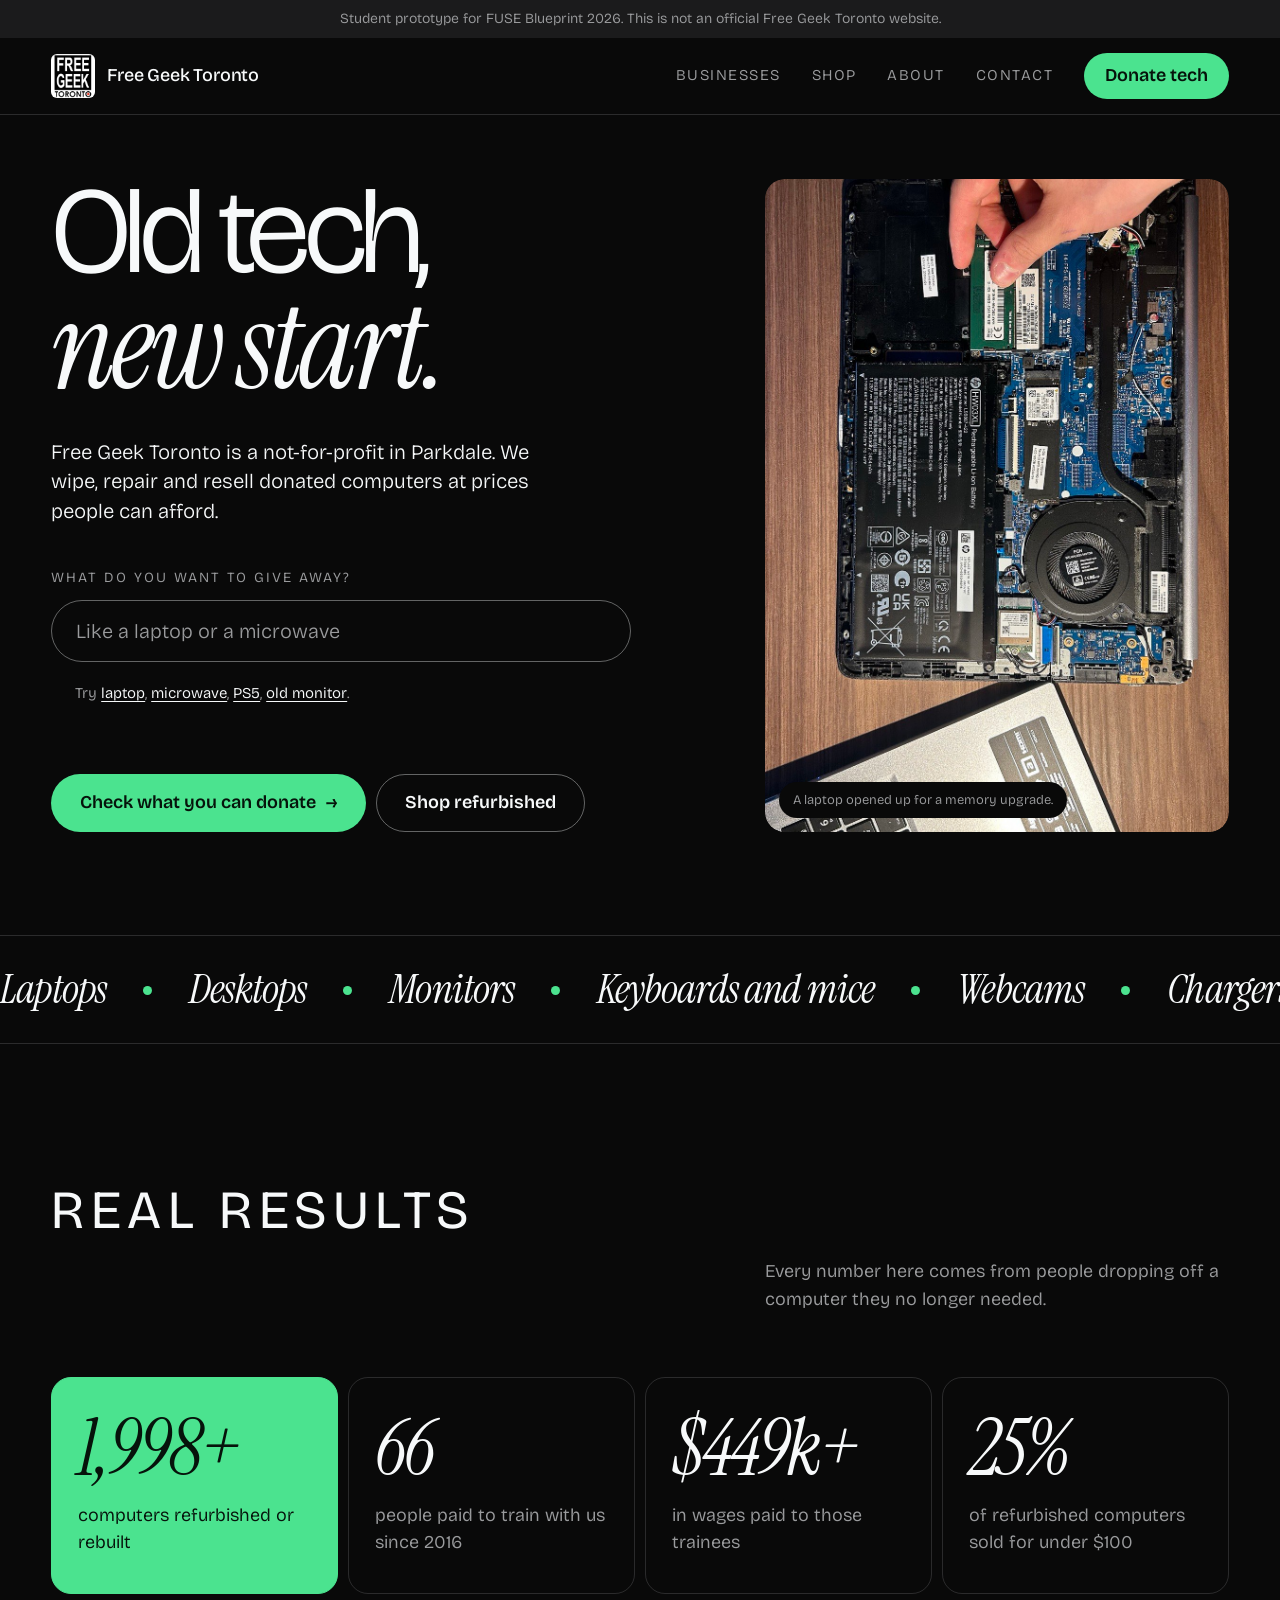
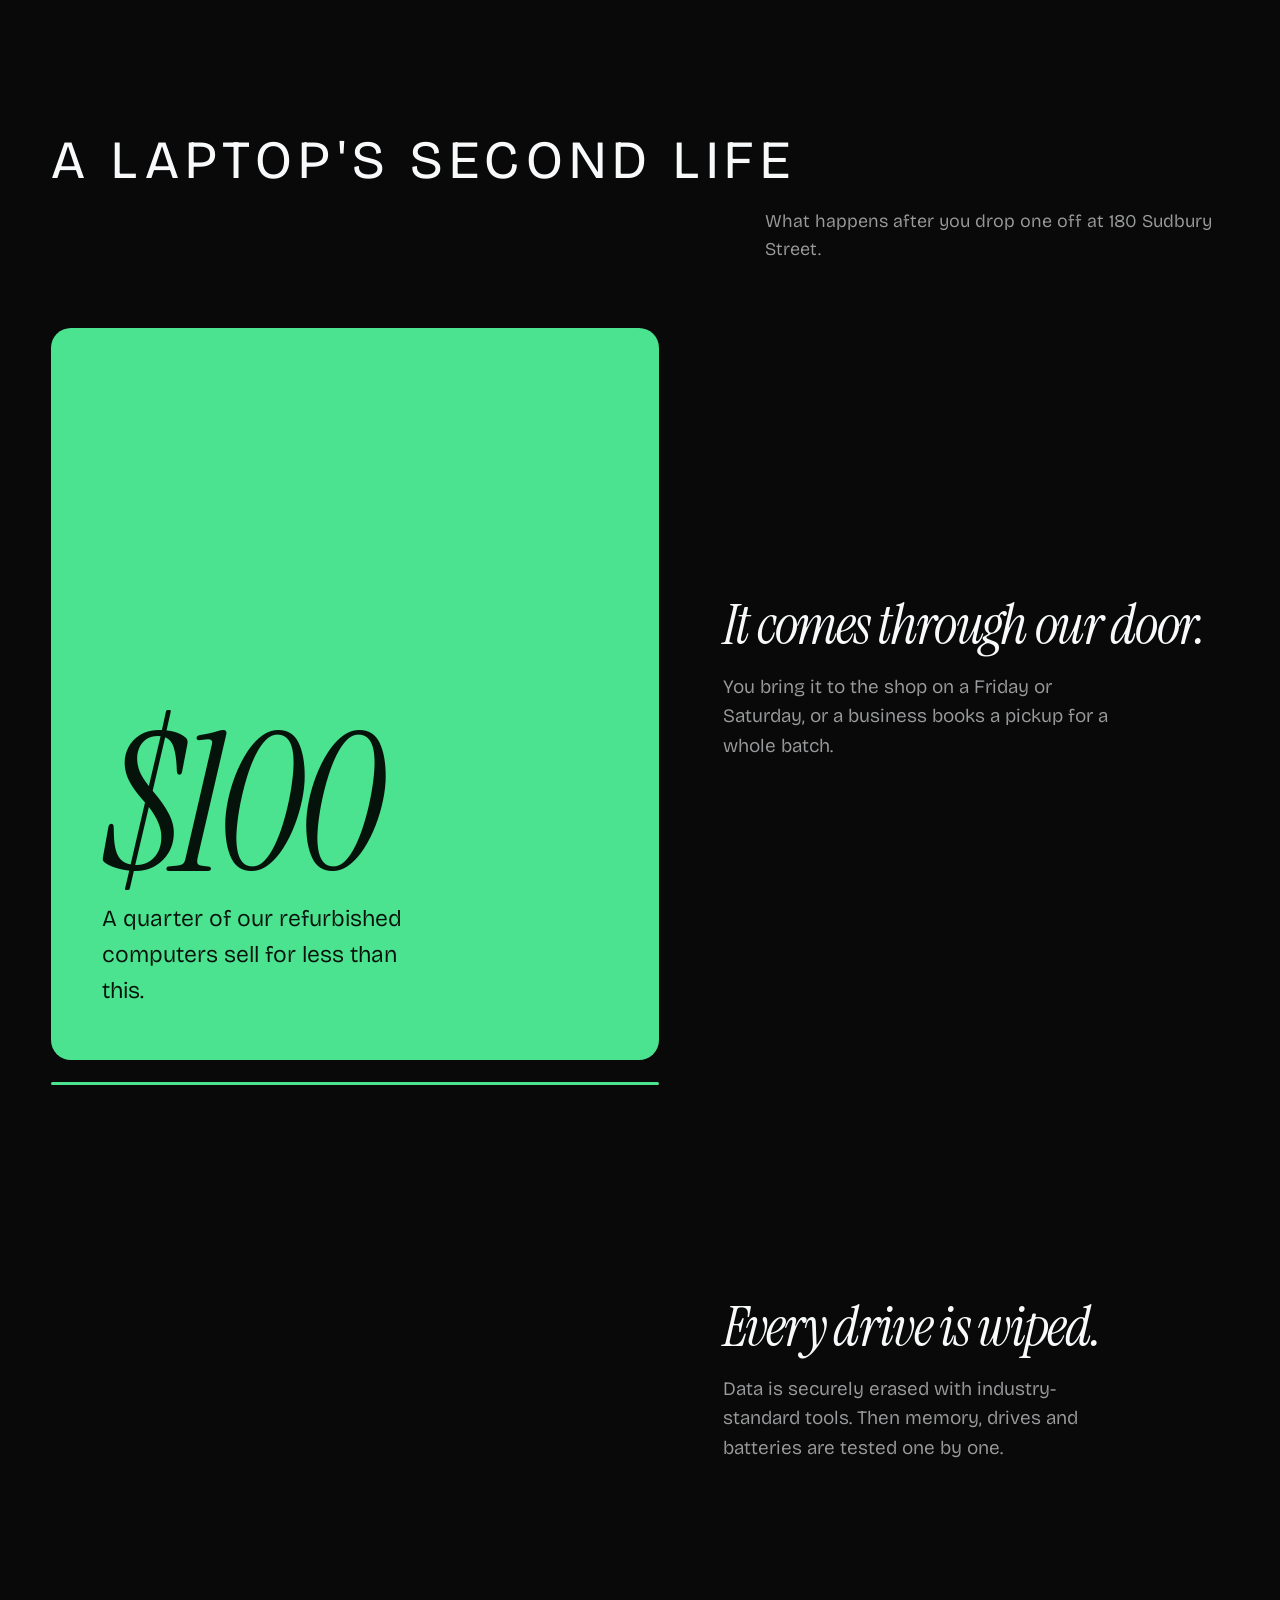
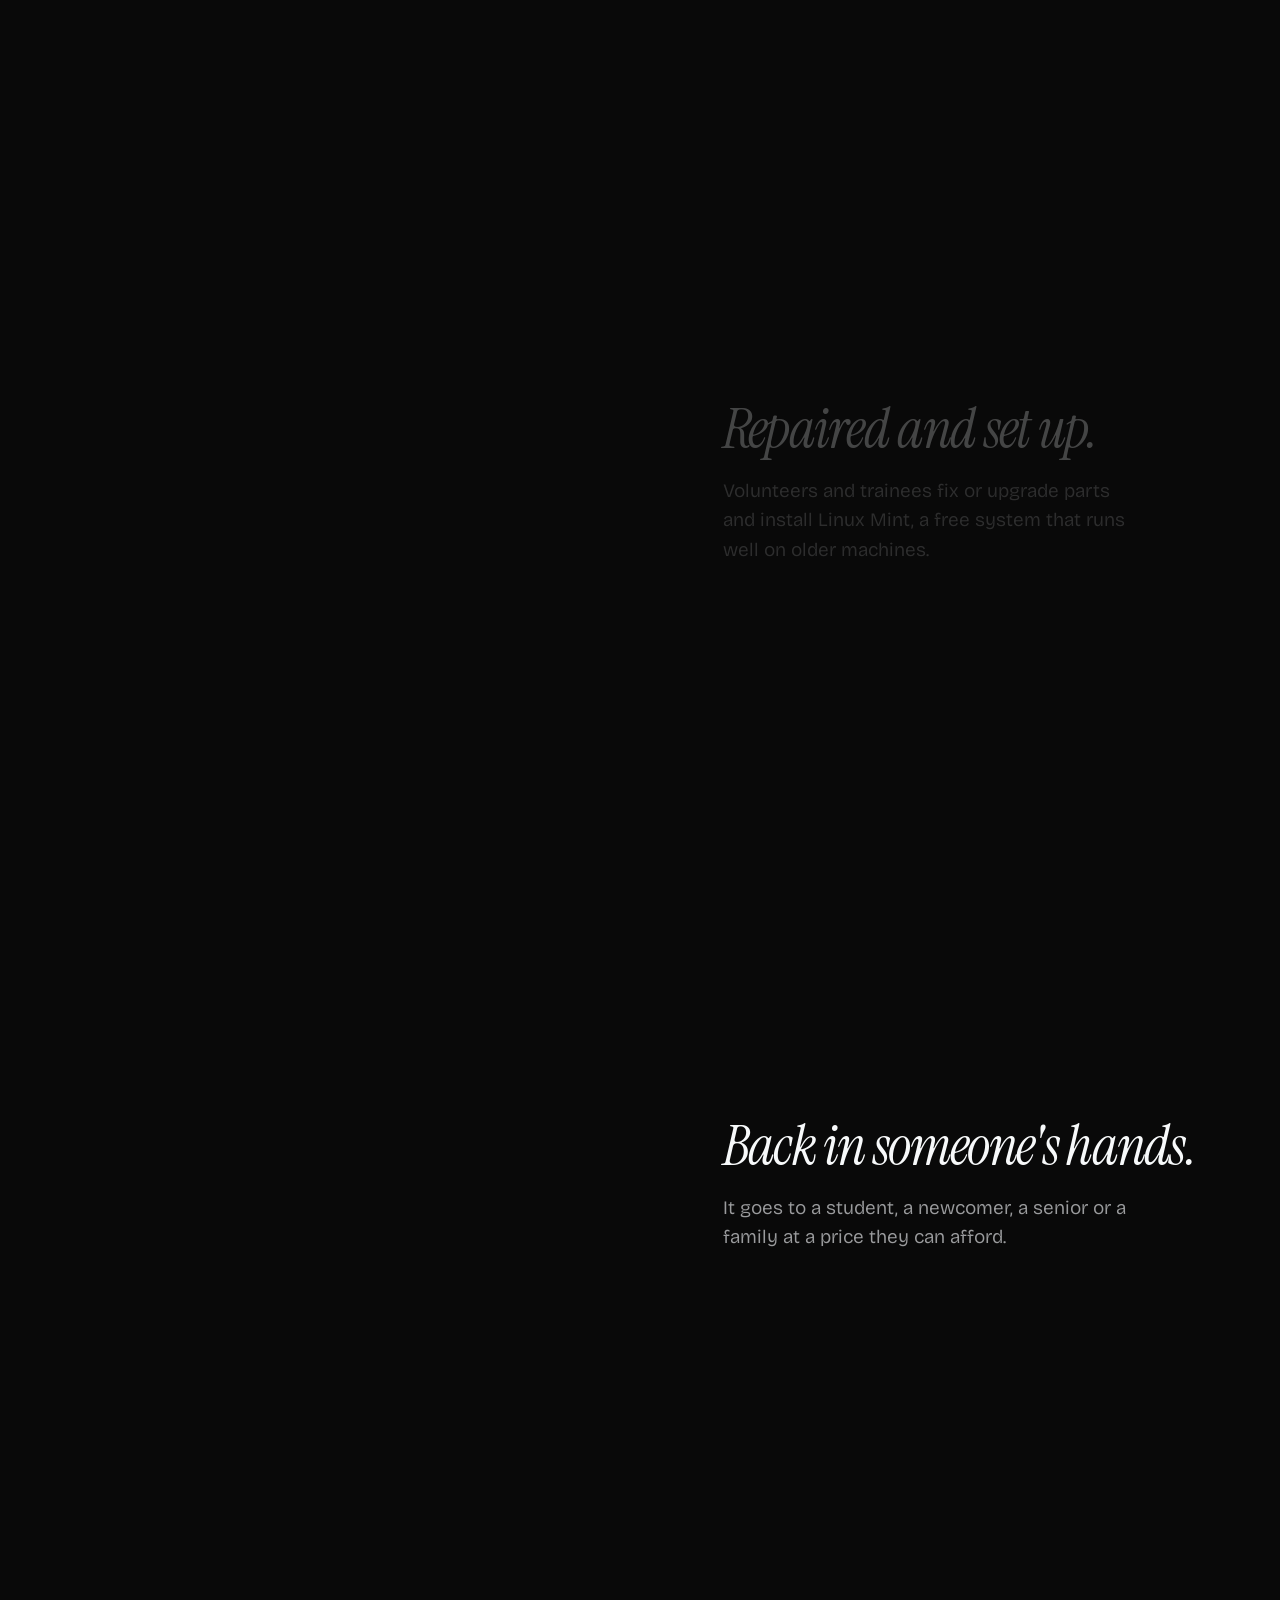
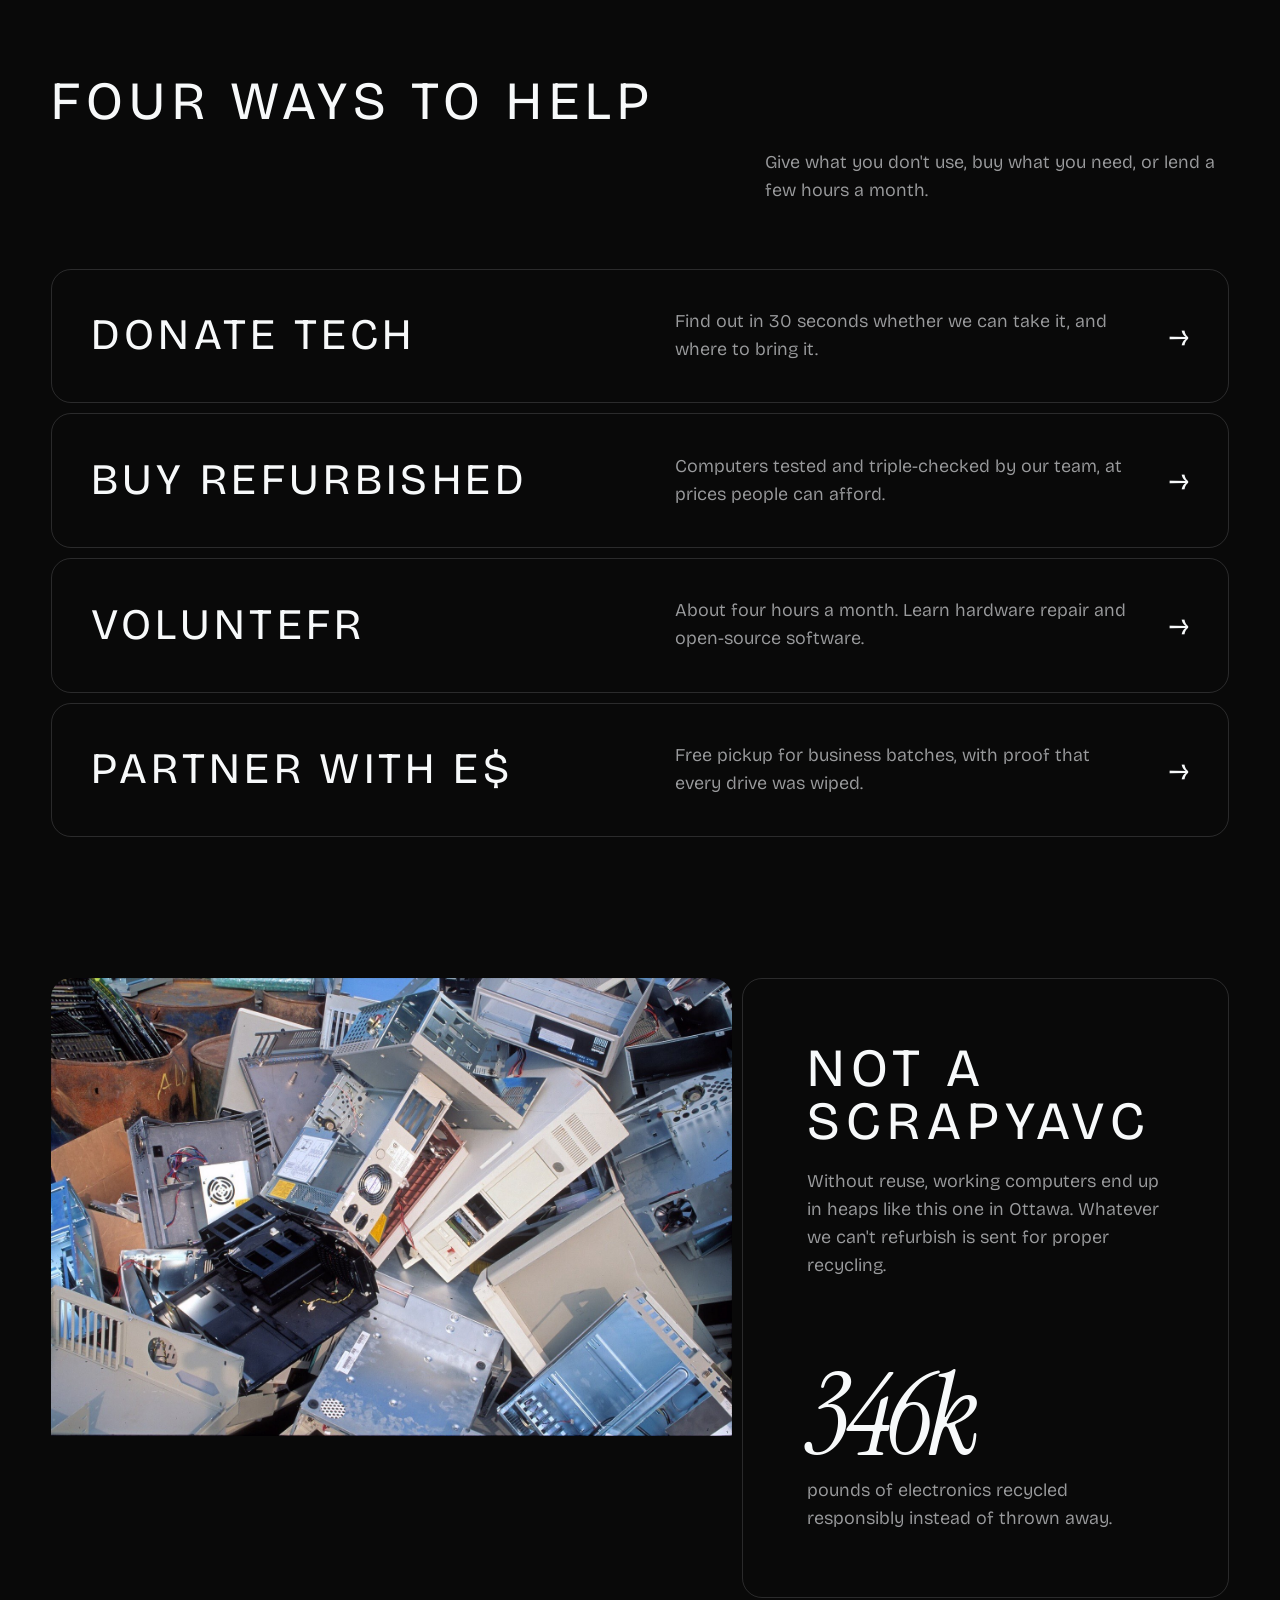
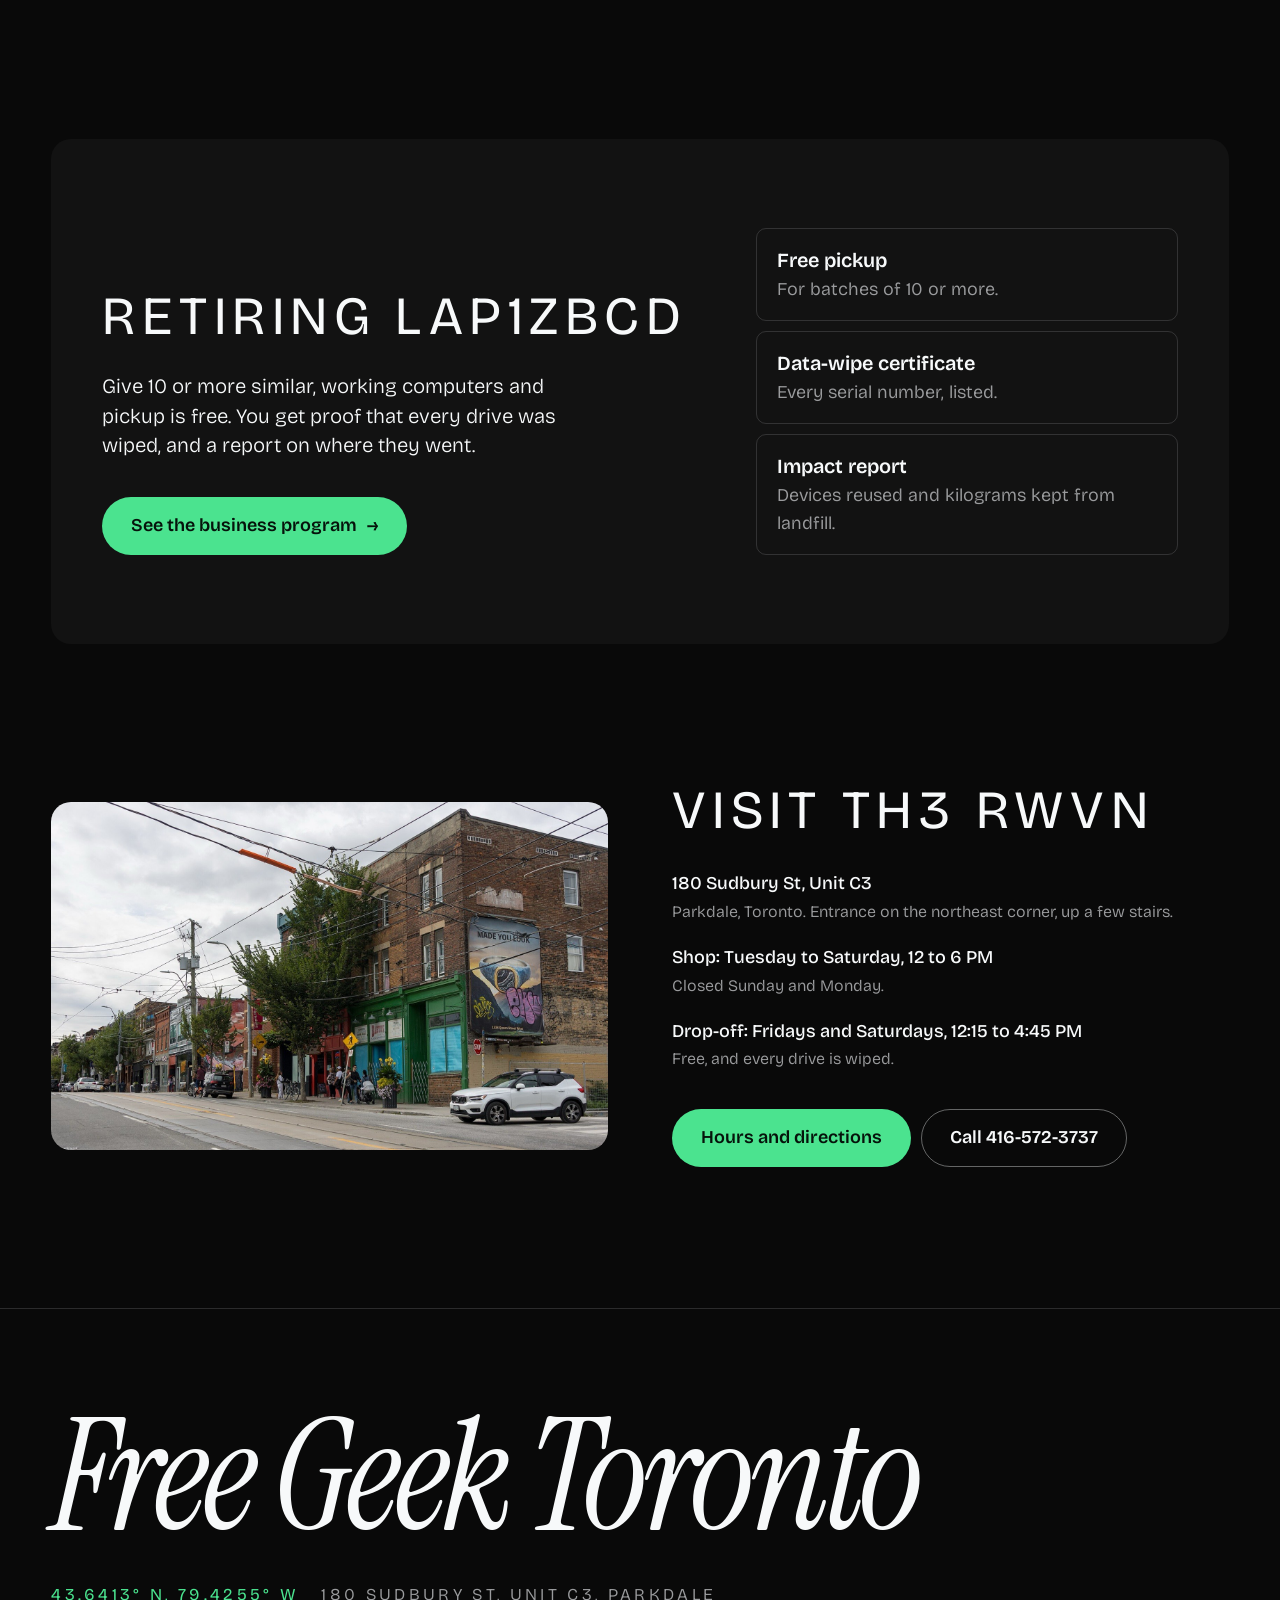
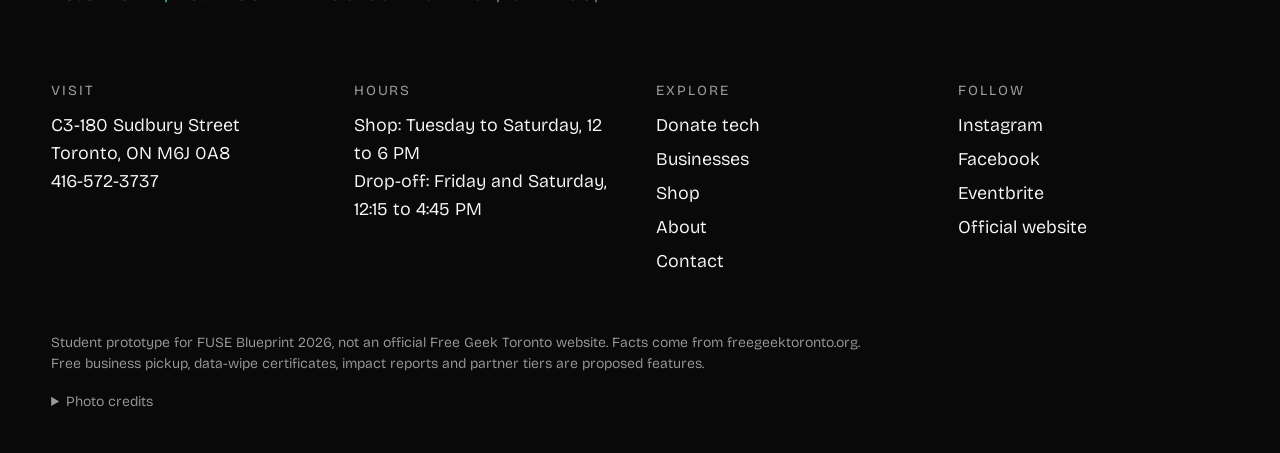
==== commit 04559995: "Restyle the site with a dark midnight look Near-black canvas, one signal-green accent, Bricolage Gro" ====
--- a/index.html
+++ b/index.html
@@ -8,7 +8,7 @@
 <link rel="icon" href="assets/fgt-logo.png">
 <link rel="preconnect" href="https://fonts.googleapis.com">
 <link rel="preconnect" href="https://fonts.gstatic.com" crossorigin>
-<link href="https://fonts.googleapis.com/css2?family=Instrument+Sans:wght@400;500;600;700&display=swap" rel="stylesheet">
+<link href="https://fonts.googleapis.com/css2?family=Bricolage+Grotesque:opsz,wght@12..96,300..700&family=Instrument+Serif:ital@0;1&display=swap" rel="stylesheet">
 <link rel="stylesheet" href="css/site.css">
 <link rel="stylesheet" href="css/home.css">
 <script>document.documentElement.classList.add("js")</script>
@@ -33,7 +33,7 @@
 <main id="main">
   <div class="frame hero">
     <div>
-      <h1><span class="ln"><span>Old tech,</span></span><span class="ln"><span>new start.</span></span></h1>
+      <h1><span class="ln"><span>Old tech,</span></span><span class="ln serif"><span>new start.</span></span></h1>
       <p class="lede">Free Geek Toronto is a not-for-profit in Parkdale. We wipe, repair and resell donated computers at prices people can afford.</p>
       <div class="check">
         <label for="qc">What do you want to give away?</label>
@@ -60,7 +60,7 @@
 
   <section class="section frame" aria-labelledby="numbers-h">
     <div class="section-head" data-reveal>
-      <h2 id="numbers-h">One small shop, real results.</h2>
+      <h2 id="numbers-h">Real results</h2>
       <p>Every number here comes from people dropping off a computer they no longer needed.</p>
     </div>
     <div class="figs" data-reveal>
@@ -73,7 +73,7 @@
 
   <section class="section frame" aria-labelledby="journey-h">
     <div class="section-head" data-reveal>
-      <h2 id="journey-h">The second life of a laptop.</h2>
+      <h2 id="journey-h">A laptop's second life</h2>
       <p>What happens after you drop one off at 180 Sudbury Street.</p>
     </div>
     <div class="journey-grid">
@@ -113,7 +113,7 @@
 
   <section class="section frame" aria-labelledby="ways-h">
     <div class="section-head" data-reveal>
-      <h2 id="ways-h">Four ways to help.</h2>
+      <h2 id="ways-h">Four ways to help</h2>
       <p>Give what you don't use, buy what you need, or lend a few hours a month.</p>
     </div>
     <ul class="ways" data-reveal>
@@ -132,7 +132,7 @@
         </figure>
         <div class="words" data-reveal>
           <div>
-            <h2 id="landfill-h">Not a scrapyard.</h2>
+            <h2 id="landfill-h">Not a scrapyard</h2>
             <p style="margin-top:20px;max-width:32ch">Without reuse, working computers end up in heaps like this one in Ottawa. Whatever we can't refurbish is sent for proper recycling.</p>
           </div>
           <p><b data-count="400" data-suf="k">400k</b>pounds of electronics recycled responsibly instead of thrown away.</p>
@@ -141,11 +141,11 @@
     </div>
   </section>
 
-  <section class="section" aria-labelledby="biz-h">
-    <div class="field-band biz">
-      <div class="frame biz-grid" data-reveal>
+  <section class="section frame" aria-labelledby="biz-h">
+    <div class="field-band biz" style="padding-left:clamp(24px,4vw,64px);padding-right:clamp(24px,4vw,64px)">
+      <div class="biz-grid" data-reveal>
         <div>
-          <h2 id="biz-h">Retiring company laptops?</h2>
+          <h2 id="biz-h">Retiring laptops?</h2>
           <p class="lede">Give 10 or more similar, working computers and pickup is free. You get proof that every drive was wiped, and a report on where they went.</p>
           <div class="actions"><a class="btn light" href="business.html">See the business program <span class="arrow" aria-hidden="true">→</span></a></div>
         </div>
@@ -162,7 +162,7 @@
     <div class="split">
       <figure class="media zoom"><img src="assets/img/parkdale.jpg" alt="Queen Street West in Parkdale, with brick shopfronts and streetcar tracks." loading="lazy"></figure>
       <div data-reveal>
-        <h2 id="visit-h">Come by the shop.</h2>
+        <h2 id="visit-h">Visit the shop</h2>
         <ul class="facts" style="margin-top:32px">
           <li><b>180 Sudbury St, Unit C3</b><span>Parkdale, Toronto. Entrance on the northeast corner, up a few stairs.</span></li>
           <li><b>Shop: Tuesday to Saturday, 12 to 6 PM</b><span>Closed Sunday and Monday.</span></li>
@@ -177,6 +177,7 @@
 <footer class="site-foot">
   <div class="frame">
     <p class="big">Free Geek Toronto</p>
+    <p class="coords"><b>43.6413° N, 79.4255° W</b>&nbsp;&nbsp; 180 Sudbury St, Unit C3, Parkdale</p>
     <div class="foot-grid">
       <div><h2>Visit</h2><p>C3-180 Sudbury Street<br>Toronto, ON M6J 0A8<br><a href="tel:+14165723737">416-572-3737</a></p></div>
       <div><h2>Hours</h2><p>Shop: Tuesday to Saturday, 12 to 6 PM<br>Drop-off: Friday and Saturday, 12:15 to 4:45 PM</p></div>
--- a/css/site.css
+++ b/css/site.css
@@ -1,216 +1,215 @@
 /* Free Geek Toronto prototype: shared styles for every page.
-   One ground, one ink, one accent. Surfaces are separated by tone steps, never lines or shadows.
-   Square corners everywhere, echoing the black square of the logo. */
+   Midnight canvas, an achromatic scale, and one signal green used sparingly: the main action,
+   one filled card per page, and a few accent strokes. No shadows, no gradients. */
 
 :root {
-  --ground: #f2f3ef; --surface: #e8eae4; --surface-2: #dde0d8; --ink: #141814; --muted: #535b55;
-  --accent: #1f6b45; --accent-ink: #f2f3ef; --accent-soft: #d3e6d9;
-  --block: #141814; --block-ink: #f2f3ef;
-  --no: #9e2f2f; --no-ink: #fbf1f1; --warn-soft: #f0e3c4;
-  --focus: #1f5fa8;
-  --margin: clamp(16px, 4vw, 48px);
-  --gap: clamp(96px, 12vw, 176px);
+  color-scheme: dark;
+  --ground: #090909; --surface: #121212; --surface-2: #1b1b1c; --ink: #f7f9fa; --muted: #9a9b9d;
+  --line: rgba(247, 249, 250, .14); --line-strong: rgba(247, 249, 250, .38);
+  --signal: #4be38f; --signal-ink: #06130b; --signal-soft: #c8f6da;
+  --no: #ff7a6b; --warn: #f3c969; --focus: #8fd3ff;
+  --margin: clamp(16px, 4vw, 56px);
+  --gap: clamp(96px, 11vw, 168px);
   --head: 76px;
+  --r: 20px; --r-sm: 10px;
   --ease: cubic-bezier(.2, .7, .2, 1);
-  --font: "Instrument Sans", system-ui, -apple-system, "Segoe UI", Roboto, sans-serif;
+  --sans: "Bricolage Grotesque", "Inter", system-ui, -apple-system, "Segoe UI", sans-serif;
+  --serif: "Instrument Serif", "Tiempos Headline", Georgia, serif;
 }
-@media (prefers-color-scheme: dark) {
-  :root:not([data-theme="light"]) {
-    --ground: #111412; --surface: #1a1e1b; --surface-2: #242a26; --ink: #eef1ee; --muted: #a3ada7;
-    --accent: #2f8a5a; --accent-ink: #f4f7f4; --accent-soft: #1d3326;
-    --block: #eef1ee; --block-ink: #111412;
-    --no: #b54545; --no-ink: #fff4f4; --warn-soft: #3a3019; --focus: #8bb8ea;
-  }
-}
-:root[data-theme="dark"] {
-  --ground: #111412; --surface: #1a1e1b; --surface-2: #242a26; --ink: #eef1ee; --muted: #a3ada7;
-  --accent: #2f8a5a; --accent-ink: #f4f7f4; --accent-soft: #1d3326;
-  --block: #eef1ee; --block-ink: #111412;
-  --no: #b54545; --no-ink: #fff4f4; --warn-soft: #3a3019; --focus: #8bb8ea;
-}
 
 * { box-sizing: border-box; }
-html { -webkit-text-size-adjust: 100%; scroll-padding-top: calc(var(--head) + 16px); }
-body { margin: 0; background: var(--ground); color: var(--ink); font: 18px/1.55 var(--font); -webkit-font-smoothing: antialiased; overflow-x: clip; }
+html { -webkit-text-size-adjust: 100%; scroll-padding-top: calc(var(--head) + 16px); background: var(--ground); }
+body { margin: 0; background: var(--ground); color: var(--ink); font: 18px/1.55 var(--sans); font-weight: 350; -webkit-font-smoothing: antialiased; overflow-x: clip; }
 img { display: block; max-width: 100%; }
 button, input, select { font: inherit; color: inherit; }
 a { color: inherit; }
-:focus-visible { outline: 3px solid var(--focus); outline-offset: 2px; }
+b, strong { font-weight: 600; }
+:focus-visible { outline: 2px solid var(--focus); outline-offset: 3px; }
+::selection { background: var(--signal); color: var(--signal-ink); }
 .sr { position: absolute; width: 1px; height: 1px; overflow: hidden; clip: rect(0 0 0 0); white-space: nowrap; }
-.skip { position: absolute; left: var(--margin); top: -100px; background: var(--ink); color: var(--ground); padding: 10px 16px; z-index: 50; }
+.skip { position: absolute; left: var(--margin); top: -100px; background: var(--ink); color: var(--ground); padding: 10px 16px; border-radius: 999px; z-index: 50; }
 .skip:focus { top: 8px; }
 
 .frame { max-width: 1320px; margin: 0 auto; padding: 0 var(--margin); }
-.notice { background: var(--warn-soft); font-size: 14px; padding: 8px var(--margin); text-align: center; margin: 0; }
+.notice { background: var(--surface-2); color: var(--muted); font-size: 14px; padding: 8px var(--margin); text-align: center; margin: 0; }
 
 /* ---------- type ---------- */
-h1, h2, h3 { margin: 0; letter-spacing: -0.03em; font-weight: 700; text-wrap: balance; }
-h1 { font-size: clamp(44px, 6.4vw, 104px); line-height: .95; letter-spacing: -0.045em; }
-h2 { font-size: clamp(34px, 4.4vw, 64px); line-height: 1; }
-h3 { font-size: clamp(22px, 2vw, 28px); line-height: 1.15; letter-spacing: -0.02em; }
-.lede { font-size: clamp(19px, 1.6vw, 23px); line-height: 1.45; margin: 28px 0 0; max-width: 38ch; }
+h1, h2, h3 { margin: 0; font-weight: 400; text-wrap: balance; }
+h1 { font-size: clamp(48px, 6.6vw, 104px); line-height: .92; letter-spacing: -0.045em; font-weight: 300; }
+/* Section titles are stamped: uppercase, widely spaced, like a shipping label on a donated machine. */
+h2 { font-size: clamp(28px, 4.2vw, 62px); line-height: .98; letter-spacing: .12em; text-transform: uppercase; font-weight: 400; }
+h3 { font-size: clamp(22px, 2vw, 28px); line-height: 1.15; letter-spacing: -0.02em; font-weight: 500; }
+.serif { font-family: var(--serif); font-style: italic; font-weight: 400; letter-spacing: -0.02em; }
+.lede { font-size: clamp(19px, 1.6vw, 23px); line-height: 1.45; margin: 28px 0 0; max-width: 38ch; font-weight: 300; }
 .small { font-size: 15px; color: var(--muted); }
 p { margin: 0; }
 .prose p + p { margin-top: 1em; }
 .prose { max-width: 60ch; }
 
-/* ---------- buttons ---------- */
-.btn { display: inline-flex; align-items: center; justify-content: center; gap: 10px; min-height: 54px; padding: 14px 26px; border: 0; border-radius: 0;
-  background: var(--accent); color: var(--accent-ink); font-weight: 600; cursor: pointer; text-decoration: none;
-  transition: background .2s, color .2s, transform .12s; }
+/* ---------- buttons: pills for actions ---------- */
+.btn { display: inline-flex; align-items: center; justify-content: center; gap: 10px; min-height: 54px; padding: 14px 28px; border: 1px solid transparent; border-radius: 999px;
+  background: var(--signal); color: var(--signal-ink); font-weight: 600; cursor: pointer; text-decoration: none;
+  transition: background .2s, color .2s, border-color .2s, transform .12s; }
 .btn:hover { background: var(--ink); color: var(--ground); }
 .btn:active { transform: scale(.97); }
-.btn.quiet { background: var(--surface); color: var(--ink); }
-.btn.quiet:hover { background: var(--surface-2); }
-.btn.light { background: var(--accent-ink); color: var(--accent); }
-.btn.light:hover { background: var(--ink); color: var(--ground); }
+.btn.quiet { background: transparent; color: var(--ink); border-color: var(--line-strong); }
+.btn.quiet:hover { border-color: var(--ink); background: var(--ink); color: var(--ground); }
+.btn.light { background: var(--signal); color: var(--signal-ink); }
 .btn .arrow { transition: transform .2s var(--ease); }
 .btn:hover .arrow { transform: translateX(4px); }
 .actions { display: flex; flex-wrap: wrap; gap: 10px; margin-top: 36px; }
-.link { font-weight: 600; text-decoration: underline; text-decoration-thickness: 2px; text-underline-offset: 4px; transition: color .15s; }
-.link:hover { color: var(--accent); }
+.link { font-weight: 500; text-decoration: underline; text-decoration-thickness: 1px; text-underline-offset: 4px; transition: color .15s; }
+.link:hover { color: var(--signal); }
 
 /* ---------- header ---------- */
-.site-head { position: sticky; top: 0; z-index: 30; background: var(--ground); transition: transform .35s var(--ease); }
+.site-head { position: sticky; top: 0; z-index: 30; background: var(--ground); border-bottom: 1px solid var(--line); transition: transform .35s var(--ease); }
 .site-head.hide { transform: translateY(-100%); }
 .bar { display: flex; align-items: center; justify-content: space-between; gap: 24px; min-height: var(--head); }
-.brand { display: flex; align-items: center; gap: 12px; text-decoration: none; font-weight: 700; letter-spacing: -0.01em; }
-.brand img { width: 46px; height: 46px; background: #fff; transition: transform .3s var(--ease); }
+.brand { display: flex; align-items: center; gap: 12px; text-decoration: none; font-weight: 500; letter-spacing: -0.01em; }
+.brand img { width: 44px; height: 44px; background: #fff; border-radius: 6px; transition: transform .3s var(--ease); }
 .brand:hover img { transform: rotate(-4deg) scale(1.05); }
 .nav { display: flex; align-items: center; gap: clamp(18px, 2.4vw, 34px); }
-.nav a:not(.btn) { text-decoration: none; font-weight: 600; position: relative; padding: 6px 0; }
-.nav a:not(.btn)::after { content: ""; position: absolute; left: 0; right: 0; bottom: 0; height: 2px; background: var(--accent);
-  transform: scaleX(0); transform-origin: left; transition: transform .3s var(--ease); }
-.nav a:not(.btn):hover::after, .nav a[aria-current="page"]::after { transform: scaleX(1); }
-.nav .btn { min-height: 46px; padding: 10px 20px; }
-.menu-btn { display: none; background: var(--surface); border: 0; min-height: 46px; padding: 10px 18px; font-weight: 600; cursor: pointer; }
+.nav a:not(.btn) { text-decoration: none; font-size: 15px; letter-spacing: .1em; text-transform: uppercase; color: var(--muted); padding: 6px 0; transition: color .2s; }
+.nav a:not(.btn):hover, .nav a[aria-current="page"] { color: var(--ink); }
+.nav a[aria-current="page"]::before { content: ""; display: inline-block; width: 6px; height: 6px; border-radius: 50%; background: var(--signal); margin-right: 8px; vertical-align: .15em; }
+.nav .btn { min-height: 44px; padding: 8px 20px; }
+.menu-btn { display: none; background: transparent; border: 1px solid var(--line-strong); border-radius: 999px; min-height: 44px; padding: 8px 20px; cursor: pointer; letter-spacing: .1em; text-transform: uppercase; font-size: 14px; }
 @media (max-width: 900px) {
   .menu-btn { display: inline-flex; align-items: center; }
-  .nav { position: absolute; top: 100%; left: 0; right: 0; flex-direction: column; align-items: stretch; gap: 0; background: var(--ground);
+  .nav { position: absolute; top: 100%; left: 0; right: 0; flex-direction: column; align-items: stretch; gap: 0; background: var(--ground); border-bottom: 1px solid var(--line);
     padding: 8px var(--margin) 28px; transform: translateY(-8px); opacity: 0; visibility: hidden; transition: opacity .25s, transform .25s var(--ease), visibility .25s; }
   .nav.open { opacity: 1; transform: none; visibility: visible; }
-  .nav a:not(.btn) { font-size: 28px; letter-spacing: -0.02em; padding: 12px 0; }
-  .nav a:not(.btn)::after { display: none; }
-  .nav a[aria-current="page"] { color: var(--accent); }
-  .nav .btn { margin-top: 16px; min-height: 56px; }
+  .nav a:not(.btn) { font-size: 24px; padding: 14px 0; border-bottom: 1px solid var(--line); }
+  .nav .btn { margin-top: 20px; min-height: 56px; }
   .site-head.open { transform: none; }
 }
 
 /* ---------- page hero (inner pages) ---------- */
-.page-hero { display: grid; grid-template-columns: minmax(0, 6fr) minmax(0, 5fr); gap: clamp(32px, 5vw, 80px); align-items: center; padding-top: clamp(32px, 6vw, 88px); }
+.page-hero { display: grid; grid-template-columns: minmax(0, 6fr) minmax(0, 5fr); gap: clamp(32px, 5vw, 80px); align-items: center; padding-top: clamp(40px, 6vw, 96px); }
 .page-hero figure { margin: 0; }
-.page-hero .ph-media { aspect-ratio: 1 / 1; overflow: hidden; background: var(--surface); }
+.page-hero .ph-media { aspect-ratio: 1 / 1; overflow: hidden; background: var(--surface); border-radius: var(--r); }
 .page-hero .ph-media img { width: 100%; height: 100%; object-fit: cover; }
-.page-hero h1 { font-size: clamp(42px, 5.4vw, 80px); }
+.page-hero h1 { font-size: clamp(44px, 5.6vw, 84px); }
 @media (max-width: 900px) { .page-hero { grid-template-columns: 1fr; } .page-hero .ph-media { aspect-ratio: 3 / 2; } }
-figcaption { font-size: 14px; color: var(--muted); margin-top: 10px; }
+figcaption { font-size: 14px; color: var(--muted); margin-top: 12px; }
 
 /* ---------- sections ---------- */
 .section { padding-top: var(--gap); }
-.section-head { display: grid; grid-template-columns: minmax(0, 6fr) minmax(0, 5fr); gap: 24px clamp(32px, 5vw, 80px); align-items: end; margin-bottom: clamp(40px, 5vw, 72px); }
-.section-head p { max-width: 44ch; }
-@media (max-width: 900px) { .section-head { grid-template-columns: 1fr; } }
-
-.field-band { background: var(--accent); color: var(--accent-ink); }
-.block-band { background: var(--block); color: var(--block-ink); }
+.section-head { display: grid; grid-template-columns: minmax(0, 7fr) minmax(0, 5fr); gap: 20px clamp(32px, 5vw, 80px); align-items: end; margin-bottom: clamp(40px, 5vw, 64px); }
+.section-head h2 { grid-column: 1 / -1; }
+.section-head p { grid-column: 2; max-width: 44ch; color: var(--muted); }
+@media (max-width: 900px) { .section-head { grid-template-columns: 1fr; } .section-head p { grid-column: 1; } }
+
+.field-band { background: var(--surface); }
+.block-band { background: var(--surface); border-radius: var(--r); }
 .soft-band { background: var(--surface); }
 
 /* Split: text one side, picture the other. */
 .split { display: grid; grid-template-columns: minmax(0, 1fr) minmax(0, 1fr); gap: clamp(32px, 5vw, 80px); align-items: center; }
 .split.flip > :first-child { order: 2; }
 .split figure { margin: 0; }
-.split .media { aspect-ratio: 4 / 3; overflow: hidden; background: var(--surface); }
+.split .media { aspect-ratio: 4 / 3; overflow: hidden; background: var(--surface); border-radius: var(--r); }
 .split .media img { width: 100%; height: 100%; object-fit: cover; }
 @media (max-width: 900px) { .split { grid-template-columns: 1fr; } .split.flip > :first-child { order: 0; } }
 
-/* Rows: a long list of named things, each a band of tone that answers the pointer. */
-.rows { list-style: none; margin: 0; padding: 0; display: grid; gap: 6px; }
-.rows > li { display: grid; grid-template-columns: minmax(0, 5fr) minmax(0, 7fr); align-items: start; gap: 12px clamp(24px, 4vw, 64px); padding: clamp(22px, 3vw, 34px); background: var(--surface);
-  transition: background .25s; }
-.rows > li:hover { background: var(--surface-2); }
+/* Rows: outlined bands that light up under the pointer. */
+.rows { list-style: none; margin: 0; padding: 0; display: grid; gap: 10px; }
+.rows > li { display: grid; grid-template-columns: minmax(0, 5fr) minmax(0, 7fr); align-items: start; gap: 12px clamp(24px, 4vw, 64px); padding: clamp(22px, 3vw, 34px);
+  border: 1px solid var(--line); border-radius: var(--r); transition: border-color .25s, background .25s; }
+.rows > li:hover { border-color: var(--line-strong); background: var(--surface); }
 .rows h3 { font-size: clamp(22px, 2.2vw, 30px); }
+.rows p { color: var(--muted); }
 @media (max-width: 700px) { .rows > li { grid-template-columns: 1fr; } }
 
-/* Big figures */
-.figs { display: grid; grid-template-columns: repeat(4, minmax(0, 1fr)); gap: 6px; }
-.figs > div { padding: clamp(22px, 3vw, 36px) clamp(18px, 2vw, 28px); background: var(--accent); color: var(--accent-ink); }
-.figs b { display: block; font-size: clamp(44px, 5.6vw, 88px); letter-spacing: -0.045em; line-height: .95; font-variant-numeric: tabular-nums; margin-bottom: 14px; }
+/* Big figures: outlined, with the first one lit in the signal colour. */
+.figs { display: grid; grid-template-columns: repeat(4, minmax(0, 1fr)); gap: 10px; }
+.figs > div { padding: clamp(22px, 3vw, 36px) clamp(18px, 2vw, 28px); border: 1px solid var(--line); border-radius: var(--r); color: var(--muted); }
+.figs > div:first-child { background: var(--signal); border-color: var(--signal); color: var(--signal-ink); }
+.figs b { display: block; font-family: var(--serif); font-style: italic; font-weight: 400; font-size: clamp(52px, 6vw, 96px); letter-spacing: -0.03em; line-height: .9; color: var(--ink); margin-bottom: 18px; font-variant-numeric: tabular-nums; }
+.figs > div:first-child b { color: var(--signal-ink); }
 @media (max-width: 900px) { .figs { grid-template-columns: repeat(2, minmax(0, 1fr)); } }
-@media (max-width: 420px) { .figs b { font-size: 40px; } }
+@media (max-width: 420px) { .figs b { font-size: 46px; } }
 
 /* Facts list (address, hours) */
 .facts { list-style: none; margin: 0; padding: 0; display: grid; gap: 18px; }
-.facts b { display: block; font-weight: 600; }
+.facts b { display: block; font-weight: 500; }
 .facts span { color: var(--muted); font-size: 16px; }
 
 /* Three lists side by side: what's needed, accepted, not accepted. */
-.lists { display: grid; grid-template-columns: repeat(3, minmax(0, 1fr)); gap: 6px; }
-.lists .list { background: var(--surface); padding: clamp(24px, 3vw, 40px); }
-.lists .need { background: var(--accent); color: var(--accent-ink); }
-.lists .no { background: var(--block); color: var(--block-ink); }
+.lists { display: grid; grid-template-columns: repeat(3, minmax(0, 1fr)); gap: 10px; }
+.lists .list { border: 1px solid var(--line); border-radius: var(--r); padding: clamp(24px, 3vw, 40px); }
+.lists .need { background: var(--signal); border-color: var(--signal); color: var(--signal-ink); }
+.lists .no { color: var(--muted); }
+.lists .no h3 { color: var(--no); }
 .lists ul { margin: 20px 0 0; padding-left: 20px; display: grid; gap: 8px; }
 @media (max-width: 900px) { .lists { grid-template-columns: 1fr; } }
 
 /* Ordered steps: order shown by position, not printed numbers. */
-.steps { list-style: none; margin: 32px 0 0; padding: 0; display: grid; gap: 6px; }
-.steps li { background: var(--surface); padding: 20px 24px; transition: background .2s, transform .3s var(--ease); }
-.steps li:hover { background: var(--surface-2); transform: translateX(6px); }
-.steps b { display: block; font-size: 20px; letter-spacing: -0.01em; }
+.steps { list-style: none; margin: 32px 0 0; padding: 0; display: grid; gap: 10px; }
+.steps li { border: 1px solid var(--line); border-radius: var(--r-sm); padding: 20px 24px; transition: border-color .2s, transform .3s var(--ease); }
+.steps li:hover { border-color: var(--signal); transform: translateX(6px); }
+.steps b { display: block; font-size: 20px; font-weight: 500; letter-spacing: -0.01em; }
 .steps span { color: var(--muted); font-size: 16px; }
 
-/* Tiers on a field of accent */
-.tiers { display: grid; grid-template-columns: repeat(3, minmax(0, 1fr)); gap: 6px; }
-.tiers > div { background: var(--accent-ink); color: var(--ink); padding: clamp(24px, 3vw, 40px); transition: transform .3s var(--ease); }
-:root .tiers > div { color: #141814; }
-.tiers > div:hover { transform: translateY(-6px); }
-.tiers .amt { font-size: clamp(30px, 3vw, 44px); font-weight: 700; letter-spacing: -0.04em; margin: 8px 0 16px; color: #1f6b45; }
+/* Tiers: the middle level is the one lit up. */
+.tiers { display: grid; grid-template-columns: repeat(3, minmax(0, 1fr)); gap: 10px; }
+.tiers > div { border: 1px solid var(--line); border-radius: var(--r); padding: clamp(24px, 3vw, 40px); transition: transform .3s var(--ease), border-color .3s; }
+.tiers > div:hover { transform: translateY(-6px); border-color: var(--line-strong); }
+.tiers > div:nth-child(2) { background: var(--signal); border-color: var(--signal); color: var(--signal-ink); }
+.tiers p { color: inherit; }
+.tiers > div:not(:nth-child(2)) p:last-child { color: var(--muted); }
+.tiers .amt { font-family: var(--serif); font-style: italic; font-size: clamp(36px, 3.4vw, 52px); line-height: 1; letter-spacing: -0.02em; margin: 12px 0 18px; }
 @media (max-width: 900px) { .tiers { grid-template-columns: 1fr; } }
 
 /* Real tables keep their lines. */
 .fee-table table { width: 100%; border-collapse: collapse; font-size: 19px; }
-.fee-table th, .fee-table td { text-align: left; padding: 16px 0; border-bottom: 1px solid var(--surface-2); }
-.fee-table td:last-child, .fee-table th:last-child { text-align: right; font-weight: 600; font-variant-numeric: tabular-nums; }
-.fee-table tr:last-child td { color: var(--accent); }
-
-.on-accent span { color: inherit; opacity: .85; }
-
-/* Timeline: big years on the left, the story on the right. */
-.timeline { list-style: none; margin: 0; padding: 0; display: grid; gap: 6px; }
-.timeline li { display: grid; grid-template-columns: minmax(0, 5fr) minmax(0, 7fr); gap: 12px clamp(24px, 4vw, 64px); align-items: baseline; padding: clamp(24px, 3vw, 40px); background: var(--surface); }
-.timeline b { font-size: clamp(36px, 4.6vw, 72px); letter-spacing: -0.05em; line-height: 1; color: var(--accent); }
-.timeline p { font-size: 19px; max-width: 46ch; }
+.fee-table th, .fee-table td { text-align: left; padding: 16px 0; border-bottom: 1px solid var(--line); }
+.fee-table th { color: var(--muted); font-weight: 400; font-size: 14px; letter-spacing: .1em; text-transform: uppercase; }
+.fee-table td:last-child, .fee-table th:last-child { text-align: right; font-variant-numeric: tabular-nums; }
+.fee-table tr:last-child td { color: var(--signal); }
+
+.on-accent span { color: var(--muted); }
+
+/* Timeline: big years in the serif, the story beside them. */
+.timeline { list-style: none; margin: 0; padding: 0; display: grid; gap: 10px; }
+.timeline li { display: grid; grid-template-columns: minmax(0, 5fr) minmax(0, 7fr); gap: 12px clamp(24px, 4vw, 64px); align-items: baseline; padding: clamp(24px, 3vw, 40px); border: 1px solid var(--line); border-radius: var(--r); }
+.timeline b { font-family: var(--serif); font-style: italic; font-weight: 400; font-size: clamp(40px, 5vw, 80px); letter-spacing: -0.03em; line-height: 1; }
+.timeline li:last-child b { color: var(--signal); }
+.timeline p { font-size: 19px; max-width: 46ch; color: var(--muted); }
 @media (max-width: 700px) { .timeline li { grid-template-columns: 1fr; } }
 
-/* Social links set large on a dark field */
+/* Social links set large */
 .social { list-style: none; margin: 0; padding: 0; display: grid; gap: 4px; }
-.social a { display: block; font-size: clamp(26px, 3vw, 40px); font-weight: 700; letter-spacing: -0.03em; text-decoration: none; padding: 6px 0; transition: transform .3s var(--ease), color .2s; }
-.social a::after { content: " →"; opacity: 0; transition: opacity .2s; }
-.social a:hover { transform: translateX(10px); }
+.social a { display: block; font-family: var(--serif); font-style: italic; font-size: clamp(30px, 3.4vw, 48px); letter-spacing: -0.02em; text-decoration: none; padding: 4px 0; transition: transform .3s var(--ease), color .2s; }
+.social a::after { content: " →"; font-family: var(--sans); font-style: normal; opacity: 0; transition: opacity .2s; }
+.social a:hover { transform: translateX(10px); color: var(--signal); }
 .social a:hover::after { opacity: 1; }
 
-/* Map */
-.map { width: 100%; aspect-ratio: 4 / 3; border: 0; background: var(--surface); display: block; }
+/* Map, darkened to sit in the page */
+.map { width: 100%; aspect-ratio: 4 / 3; border: 0; border-radius: var(--r); background: var(--surface); display: block; filter: invert(.92) hue-rotate(180deg) saturate(.6); }
 
 /* Questions */
-.faq { display: grid; gap: 6px; }
-.faq details { background: var(--surface); transition: background .2s; }
-.faq details[open], .faq details:hover { background: var(--surface-2); }
-.faq summary { cursor: pointer; list-style: none; padding: 22px 26px; font-weight: 600; font-size: 20px; display: flex; justify-content: space-between; gap: 16px; }
+.faq { display: grid; gap: 10px; }
+.faq details { border: 1px solid var(--line); border-radius: var(--r-sm); transition: border-color .2s, background .2s; }
+.faq details[open], .faq details:hover { border-color: var(--line-strong); background: var(--surface); }
+.faq summary { cursor: pointer; list-style: none; padding: 22px 26px; font-weight: 500; font-size: 20px; display: flex; justify-content: space-between; gap: 16px; }
 .faq summary::-webkit-details-marker { display: none; }
-.faq summary::after { content: "+"; font-size: 26px; line-height: 1; transition: transform .25s var(--ease); }
+.faq summary::after { content: "+"; font-size: 26px; line-height: 1; color: var(--signal); transition: transform .25s var(--ease); }
 .faq details[open] summary::after { transform: rotate(45deg); }
-.faq .answer { padding: 0 26px 24px; max-width: 70ch; }
-
-/* ---------- footer ---------- */
-.site-foot { margin-top: var(--gap); background: var(--block); color: var(--block-ink); padding: clamp(56px, 8vw, 112px) 0 40px; }
-.site-foot .big { font-size: clamp(48px, 11.5vw, 176px); font-weight: 700; letter-spacing: -0.055em; line-height: .86; margin: 0 0 clamp(40px, 6vw, 80px); }
+.faq .answer { padding: 0 26px 24px; max-width: 70ch; color: var(--muted); }
+
+/* ---------- footer: the name, and the shop's coordinates stamped like a label ---------- */
+.site-foot { margin-top: var(--gap); border-top: 1px solid var(--line); padding: clamp(56px, 8vw, 112px) 0 40px; }
+.site-foot .big { font-family: var(--serif); font-style: italic; font-size: clamp(56px, 12vw, 190px); letter-spacing: -0.035em; line-height: .86; margin: 0 0 clamp(24px, 3vw, 40px); }
+.site-foot .coords { letter-spacing: .2em; text-transform: uppercase; font-size: clamp(14px, 1.3vw, 18px); color: var(--muted); margin: 0 0 clamp(48px, 6vw, 80px); }
+.site-foot .coords b { color: var(--signal); font-weight: 400; }
 .foot-grid { display: grid; grid-template-columns: repeat(4, minmax(0, 1fr)); gap: 32px; }
-.foot-grid h2 { font-size: 18px; letter-spacing: -0.01em; margin-bottom: 12px; }
+.foot-grid h2 { font-size: 14px; letter-spacing: .14em; color: var(--muted); margin-bottom: 14px; }
 .foot-grid ul { list-style: none; margin: 0; padding: 0; display: grid; gap: 6px; }
-.foot-grid a { text-decoration: none; }
-.foot-grid a:hover { text-decoration: underline; }
-.site-foot .fine { margin-top: 56px; font-size: 14px; opacity: .75; max-width: 90ch; }
-.site-foot details { margin-top: 16px; font-size: 14px; opacity: .75; }
+.foot-grid a { text-decoration: none; transition: color .2s; }
+.foot-grid a:hover { color: var(--signal); }
+.site-foot .fine { margin-top: 56px; font-size: 14px; color: var(--muted); max-width: 90ch; }
+.site-foot details { margin-top: 16px; font-size: 14px; color: var(--muted); }
 .site-foot summary { cursor: pointer; }
 .site-foot details ul { margin: 10px 0 0; padding-left: 18px; }
 @media (max-width: 900px) { .foot-grid { grid-template-columns: repeat(2, minmax(0, 1fr)); } }
@@ -224,16 +223,16 @@
 .js .media.zoom img, .js .ph-media.zoom img { transform: scale(1.12); }
 .js .media.zoom.in img, .js .ph-media.zoom.in img { transform: scale(1); }
 
-@media (prefers-reduced-motion: reduce) {
-  *, *::before, *::after { animation-duration: .01ms !important; animation-iteration-count: 1 !important; transition-duration: .01ms !important; scroll-behavior: auto !important; }
-  .js [data-reveal] > * { transform: none; }
-  .js .media.zoom img, .js .ph-media.zoom img { transform: none; }
-}
-
 /* Inner page heroes animate on load, so the first screen never waits on scrolling. */
 .hero-copy > *, .page-hero figure { animation: fade-up .9s var(--ease) both; }
 .hero-copy > :nth-child(2) { animation-delay: .1s; }
 .hero-copy > :nth-child(3) { animation-delay: .2s; }
 .page-hero figure { animation-name: unveil; animation-duration: 1.2s; }
 @keyframes fade-up { from { opacity: 0; transform: translateY(24px); } to { opacity: 1; transform: none; } }
-@keyframes unveil { from { clip-path: inset(100% 0 0 0); } to { clip-path: inset(0 0 0 0); } }
+@keyframes unveil { from { clip-path: inset(100% 0 0 0 round var(--r)); } to { clip-path: inset(0 0 0 0 round var(--r)); } }
+
+@media (prefers-reduced-motion: reduce) {
+  *, *::before, *::after { animation-duration: .01ms !important; animation-iteration-count: 1 !important; transition-duration: .01ms !important; scroll-behavior: auto !important; }
+  .js [data-reveal] > * { transform: none; }
+  .js .media.zoom img, .js .ph-media.zoom img { transform: none; }
+}
--- a/css/home.css
+++ b/css/home.css
@@ -1,9 +1,10 @@
 /* Landing page only. */
 
 /* ---------- hero ---------- */
-.hero { display: grid; grid-template-columns: minmax(0, 7fr) minmax(0, 5fr); gap: clamp(32px, 5vw, 80px); align-items: stretch; padding-top: clamp(24px, 4vw, 56px); }
-.hero h1 { font-size: clamp(56px, 9.4vw, 152px); line-height: .88; letter-spacing: -0.055em; }
-.hero h1 .ln { display: block; overflow: hidden; padding-bottom: .06em; }
+.hero { display: grid; grid-template-columns: minmax(0, 7fr) minmax(0, 5fr); gap: clamp(32px, 5vw, 80px); align-items: stretch; padding-top: clamp(32px, 5vw, 72px); }
+.hero h1 { font-size: clamp(60px, 9.6vw, 156px); line-height: .86; letter-spacing: -0.055em; font-weight: 300; }
+.hero h1 .serif { letter-spacing: -0.035em; }
+.hero h1 .ln { display: block; overflow: hidden; padding-bottom: .08em; }
 .hero h1 .ln > span { display: block; animation: line-up 1s var(--ease) both; }
 .hero h1 .ln:nth-child(2) > span { animation-delay: .12s; }
 .hero .lede, .hero .check, .hero .actions { animation: fade-up .9s var(--ease) both; }
@@ -11,30 +12,34 @@
 .hero .check { animation-delay: .45s; }
 .hero .actions { animation-delay: .55s; }
 @keyframes line-up { from { transform: translateY(105%); } to { transform: none; } }
-@keyframes fade-up { from { opacity: 0; transform: translateY(24px); } to { opacity: 1; transform: none; } }
 
-.hero-media { position: relative; margin: 0; min-height: 520px; overflow: hidden; background: var(--surface); animation: unveil 1.3s var(--ease) .1s both; }
+.hero-media { position: relative; margin: 0; min-height: 540px; overflow: hidden; background: var(--surface); border-radius: var(--r); animation: unveil 1.3s var(--ease) .1s both; }
 .hero-media img { position: absolute; inset: -8% 0 0 0; width: 100%; height: 116%; object-fit: cover; animation: settle 2.4s var(--ease) both; will-change: transform; }
-.hero-media figcaption { position: absolute; left: 0; bottom: 0; margin: 0; padding: 10px 14px; background: var(--ground); color: var(--muted); font-size: 13px; }
-@keyframes unveil { from { clip-path: inset(100% 0 0 0); } to { clip-path: inset(0 0 0 0); } }
+.hero-media figcaption { position: absolute; left: 14px; bottom: 14px; margin: 0; padding: 8px 14px; border-radius: 999px; background: var(--ground); color: var(--muted); font-size: 13px; }
 @keyframes settle { from { transform: scale(1.18); } to { transform: scale(1); } }
 
 /* The live thing: type anything and see if Free Geek takes it. */
-.check { margin-top: 40px; max-width: 560px; }
-.check label { display: block; font-weight: 600; margin-bottom: 10px; }
+.check { margin-top: 40px; max-width: 580px; }
+.check label { display: block; font-size: 14px; letter-spacing: .14em; text-transform: uppercase; color: var(--muted); margin-bottom: 12px; }
 .check-row { display: flex; }
-.check input { flex: 1; min-width: 0; min-height: 60px; padding: 14px 18px; font-size: 20px; border: 0; border-radius: 0; background: var(--surface); }
-.check input:focus { outline: 3px solid var(--focus); outline-offset: 0; }
-.check-out { min-height: 64px; margin-top: 6px; }
-.verdict-chip { display: flex; flex-wrap: wrap; align-items: center; justify-content: space-between; gap: 8px 16px; padding: 14px 18px; animation: pop .35s var(--ease) both; }
-.verdict-chip b { font-size: 18px; }
+.check input { flex: 1; min-width: 0; min-height: 62px; padding: 14px 24px; font-size: 20px; font-weight: 300; border: 1px solid var(--line-strong); border-radius: 999px; background: transparent; transition: border-color .2s; }
+.check input:hover { border-color: var(--ink); }
+.check input:focus { outline: none; border-color: var(--signal); }
+.check input::placeholder { color: var(--muted); }
+.check-out { min-height: 68px; margin-top: 8px; }
+.verdict-chip { display: flex; flex-wrap: wrap; align-items: center; justify-content: space-between; gap: 8px 16px; padding: 14px 22px; border-radius: var(--r); animation: pop .35s var(--ease) both; }
+.verdict-chip b { font-weight: 600; }
 .verdict-chip a { font-weight: 600; white-space: nowrap; }
-.vc-need { background: var(--accent); color: var(--accent-ink); }
-.vc-ok { background: var(--accent-soft); }
-.vc-no { background: var(--no); color: var(--no-ink); }
-.vc-unknown { background: var(--warn-soft); }
-.check-hint { font-size: 15px; color: var(--muted); padding: 10px 0; }
-.check-hint button { background: none; border: 0; padding: 0; font-weight: 600; text-decoration: underline; cursor: pointer; color: var(--ink); }
+.vc-need { background: var(--signal); color: var(--signal-ink); }
+.vc-ok { border: 1px solid var(--signal); }
+.vc-ok b { color: var(--signal); }
+.vc-no { border: 1px solid var(--no); }
+.vc-no b { color: var(--no); }
+.vc-unknown { border: 1px solid var(--warn); }
+.vc-unknown b { color: var(--warn); }
+.check-hint { font-size: 15px; color: var(--muted); padding: 12px 24px; }
+.check-hint button { background: none; border: 0; padding: 0; text-decoration: underline; text-underline-offset: 3px; cursor: pointer; color: var(--ink); }
+.check-hint button:hover { color: var(--signal); }
 @keyframes pop { from { opacity: 0; transform: translateY(8px); } to { opacity: 1; transform: none; } }
 
 @media (max-width: 900px) {
@@ -43,35 +48,34 @@
 }
 
 /* ---------- ticker of accepted items ---------- */
-.ticker { margin-top: clamp(56px, 7vw, 96px); background: var(--block); color: var(--block-ink); overflow: hidden; padding: 22px 0; }
-.ticker-track { display: flex; width: max-content; animation: tick 48s linear infinite; }
+.ticker { margin-top: clamp(64px, 8vw, 112px); border-top: 1px solid var(--line); border-bottom: 1px solid var(--line); overflow: hidden; padding: 22px 0; }
+.ticker-track { display: flex; width: max-content; animation: tick 52s linear infinite; }
 .ticker:hover .ticker-track { animation-play-state: paused; }
 .ticker ul { display: flex; list-style: none; margin: 0; padding: 0; }
-.ticker li { font-size: clamp(24px, 2.6vw, 36px); font-weight: 700; letter-spacing: -0.03em; white-space: nowrap; padding-right: 1.1em; }
-.ticker li::after { content: ""; display: inline-block; width: .42em; height: .42em; background: var(--accent); margin-left: 1.1em; vertical-align: .12em; }
+.ticker li { font-family: var(--serif); font-style: italic; font-size: clamp(30px, 3.2vw, 48px); letter-spacing: -0.02em; white-space: nowrap; padding-right: .9em; }
+.ticker li::after { content: ""; display: inline-block; width: .22em; height: .22em; border-radius: 50%; background: var(--signal); margin-left: .9em; vertical-align: .2em; }
 @keyframes tick { to { transform: translateX(-50%); } }
 @media (prefers-reduced-motion: reduce) { .ticker-track { animation: none; flex-wrap: wrap; width: auto; } .ticker ul:nth-child(2) { display: none; } }
 
 /* ---------- second life: the journey of one donated laptop ---------- */
 .journey-grid { display: grid; grid-template-columns: minmax(0, 6fr) minmax(0, 5fr); gap: clamp(32px, 5vw, 80px); }
 .journey-media { position: sticky; top: calc(var(--head) + 24px); height: calc(100vh - var(--head) - 48px); max-height: 760px; }
-.stack { position: relative; height: calc(100% - 28px); overflow: hidden; background: var(--surface); }
+.stack { position: relative; height: calc(100% - 28px); overflow: hidden; background: var(--surface); border-radius: var(--r); }
 .stack > * { position: absolute; inset: 0; margin: 0; opacity: 0; transform: scale(1.08); transition: opacity .8s var(--ease), transform 1.4s var(--ease); }
 .stack > .on { opacity: 1; transform: none; }
 .stack img { width: 100%; height: 100%; object-fit: cover; }
-.stack .figure-card { background: var(--accent); color: var(--accent-ink); display: flex; flex-direction: column; justify-content: flex-end; padding: clamp(28px, 4vw, 56px); }
-.stack .figure-card b { font-size: clamp(96px, 14vw, 220px); line-height: .82; letter-spacing: -0.06em; }
-.stack .figure-card span { font-size: clamp(20px, 1.8vw, 26px); max-width: 22ch; margin-top: 20px; }
-.jbar { height: 6px; background: var(--surface-2); margin-top: 22px; }
-.jbar i { display: block; height: 100%; width: 25%; background: var(--accent); transition: width .6s var(--ease); }
+.figure-card { background: var(--signal); color: var(--signal-ink); display: flex; flex-direction: column; justify-content: flex-end; padding: clamp(28px, 4vw, 56px); }
+.figure-card b { font-family: var(--serif); font-style: italic; font-weight: 400; font-size: clamp(110px, 15vw, 240px); line-height: .8; letter-spacing: -0.04em; }
+.figure-card span { font-size: clamp(20px, 1.8vw, 26px); max-width: 22ch; margin-top: 20px; }
+.jbar { height: 3px; background: var(--line); margin-top: 22px; border-radius: 3px; overflow: hidden; }
+.jbar i { display: block; height: 100%; width: 25%; background: var(--signal); transition: width .6s var(--ease); }
 
 .journey-steps { list-style: none; margin: 0; padding: 0; }
-.journey-steps > li { min-height: 78vh; display: flex; flex-direction: column; justify-content: center; opacity: .28; transition: opacity .5s var(--ease); }
+.journey-steps > li { min-height: 78vh; display: flex; flex-direction: column; justify-content: center; opacity: .25; transition: opacity .5s var(--ease); }
 .journey-steps > li.on { opacity: 1; }
-.journey-steps h3 { font-size: clamp(32px, 3.6vw, 52px); letter-spacing: -0.04em; line-height: 1; }
-.journey-steps p { margin-top: 18px; font-size: 19px; max-width: 34ch; }
-.journey-steps .when { display: block; font-weight: 600; color: var(--accent); margin-bottom: 14px; font-size: 18px; }
-.journey-steps figure { display: none; margin: 0 0 24px; aspect-ratio: 4 / 3; overflow: hidden; }
+.journey-steps h3 { font-family: var(--serif); font-style: italic; font-weight: 400; font-size: clamp(40px, 4.4vw, 68px); letter-spacing: -0.03em; line-height: .98; }
+.journey-steps p { margin-top: 20px; font-size: 19px; max-width: 34ch; color: var(--muted); }
+.journey-steps figure { display: none; margin: 0 0 24px; aspect-ratio: 4 / 3; overflow: hidden; border-radius: var(--r); }
 .journey-steps figure img { width: 100%; height: 100%; object-fit: cover; }
 .journey-steps .figure-card { display: none; }
 
@@ -80,33 +84,40 @@
   .journey-media { display: none; }
   .journey-steps > li { min-height: 0; opacity: 1; padding-bottom: 64px; }
   .journey-steps figure { display: block; }
-  .journey-steps .figure-card { display: flex; flex-direction: column; justify-content: flex-end; aspect-ratio: 4 / 3; background: var(--accent); color: var(--accent-ink); padding: 24px; margin-bottom: 24px; }
-  .journey-steps .figure-card b { font-size: 96px; line-height: .85; letter-spacing: -0.06em; }
+  .journey-steps .figure-card { display: flex; aspect-ratio: 4 / 3; border-radius: var(--r); padding: 24px; margin-bottom: 24px; }
+  .journey-steps .figure-card b { font-size: 110px; }
 }
 
-/* ---------- ways in ---------- */
-.ways { list-style: none; margin: 0; padding: 0; display: grid; gap: 6px; }
-.ways a { display: grid; grid-template-columns: minmax(0, 5fr) minmax(0, 6fr) auto; gap: 16px 40px; align-items: center; padding: clamp(26px, 3.4vw, 44px) clamp(22px, 3vw, 40px);
-  background: var(--surface); text-decoration: none; transition: background .3s var(--ease), color .3s; }
-.ways a:hover, .ways a:focus-visible { background: var(--accent); color: var(--accent-ink); }
-.ways h3 { font-size: clamp(32px, 4vw, 60px); letter-spacing: -0.045em; line-height: 1; }
-.ways .go { font-size: 36px; transition: transform .3s var(--ease); }
+/* ---------- ways in: outlined rows, each lit on hover ---------- */
+.ways { list-style: none; margin: 0; padding: 0; display: grid; gap: 10px; }
+.ways a { display: grid; grid-template-columns: minmax(0, 6fr) minmax(0, 5fr) auto; gap: 16px 40px; align-items: center; padding: clamp(24px, 3vw, 40px) clamp(22px, 3vw, 40px);
+  border: 1px solid var(--line); border-radius: var(--r); text-decoration: none; transition: background .3s var(--ease), color .3s, border-color .3s; }
+.ways a:hover, .ways a:focus-visible { background: var(--signal); border-color: var(--signal); color: var(--signal-ink); }
+.ways h3 { font-size: clamp(26px, 3.4vw, 48px); letter-spacing: .1em; text-transform: uppercase; font-weight: 400; line-height: 1; }
+.ways p { color: var(--muted); transition: color .3s; }
+.ways a:hover p { color: var(--signal-ink); }
+.ways .go { font-size: 34px; transition: transform .3s var(--ease); }
 .ways a:hover .go { transform: translateX(8px); }
 @media (max-width: 700px) { .ways a { grid-template-columns: 1fr auto; } .ways a p { grid-column: 1 / -1; grid-row: 2; } }
 
 /* ---------- landfill contrast ---------- */
-.contrast { display: grid; grid-template-columns: minmax(0, 7fr) minmax(0, 5fr); min-height: 640px; }
-.contrast .media { aspect-ratio: auto; height: 100%; min-height: 420px; }
-.contrast .words { background: var(--block); color: var(--block-ink); padding: clamp(32px, 5vw, 72px); display: flex; flex-direction: column; justify-content: space-between; gap: 40px; }
-.contrast .words b { display: block; font-size: clamp(64px, 8vw, 128px); letter-spacing: -0.055em; line-height: .88; }
+.contrast { display: grid; grid-template-columns: minmax(0, 7fr) minmax(0, 5fr); gap: 10px; min-height: 620px; }
+.contrast .media { aspect-ratio: auto; height: 100%; min-height: 420px; border-radius: var(--r); overflow: hidden; }
+.contrast .words { border: 1px solid var(--line); border-radius: var(--r); padding: clamp(32px, 5vw, 64px); display: flex; flex-direction: column; justify-content: space-between; gap: 40px; }
+.contrast .words p { color: var(--muted); }
+.contrast .words b { display: block; font-family: var(--serif); font-style: italic; font-weight: 400; font-size: clamp(80px, 9vw, 150px); letter-spacing: -0.04em; line-height: .85; color: var(--ink); margin-bottom: 12px; }
 @media (max-width: 900px) { .contrast { grid-template-columns: 1fr; min-height: 0; } .contrast .media { min-height: 0; aspect-ratio: 3 / 2; } }
 
 /* ---------- business band ---------- */
-.biz { padding: clamp(56px, 8vw, 120px) 0; }
+.biz { padding: clamp(48px, 7vw, 104px) 0; border-radius: var(--r); }
 .biz-grid { display: grid; grid-template-columns: minmax(0, 7fr) minmax(0, 5fr); gap: 40px clamp(32px, 5vw, 80px); align-items: end; }
-.biz ul { list-style: none; margin: 0; padding: 0; display: grid; gap: 14px; font-size: 19px; }
-.biz li b { display: block; font-size: 22px; letter-spacing: -0.01em; }
+.biz h2 .serif { text-transform: none; letter-spacing: -0.02em; }
+.biz ul { list-style: none; margin: 0; padding: 0; display: grid; gap: 10px; }
+.biz li { border: 1px solid var(--line); border-radius: var(--r-sm); padding: 16px 20px; color: var(--muted); }
+.biz li b { display: block; font-size: 20px; color: var(--ink); }
 @media (max-width: 900px) { .biz-grid { grid-template-columns: 1fr; } }
 
 /* ---------- visit ---------- */
 .visit .media { aspect-ratio: 16 / 10; }
+.contrast .media { position: relative; }
+.contrast .media img { position: absolute; inset: 0; }
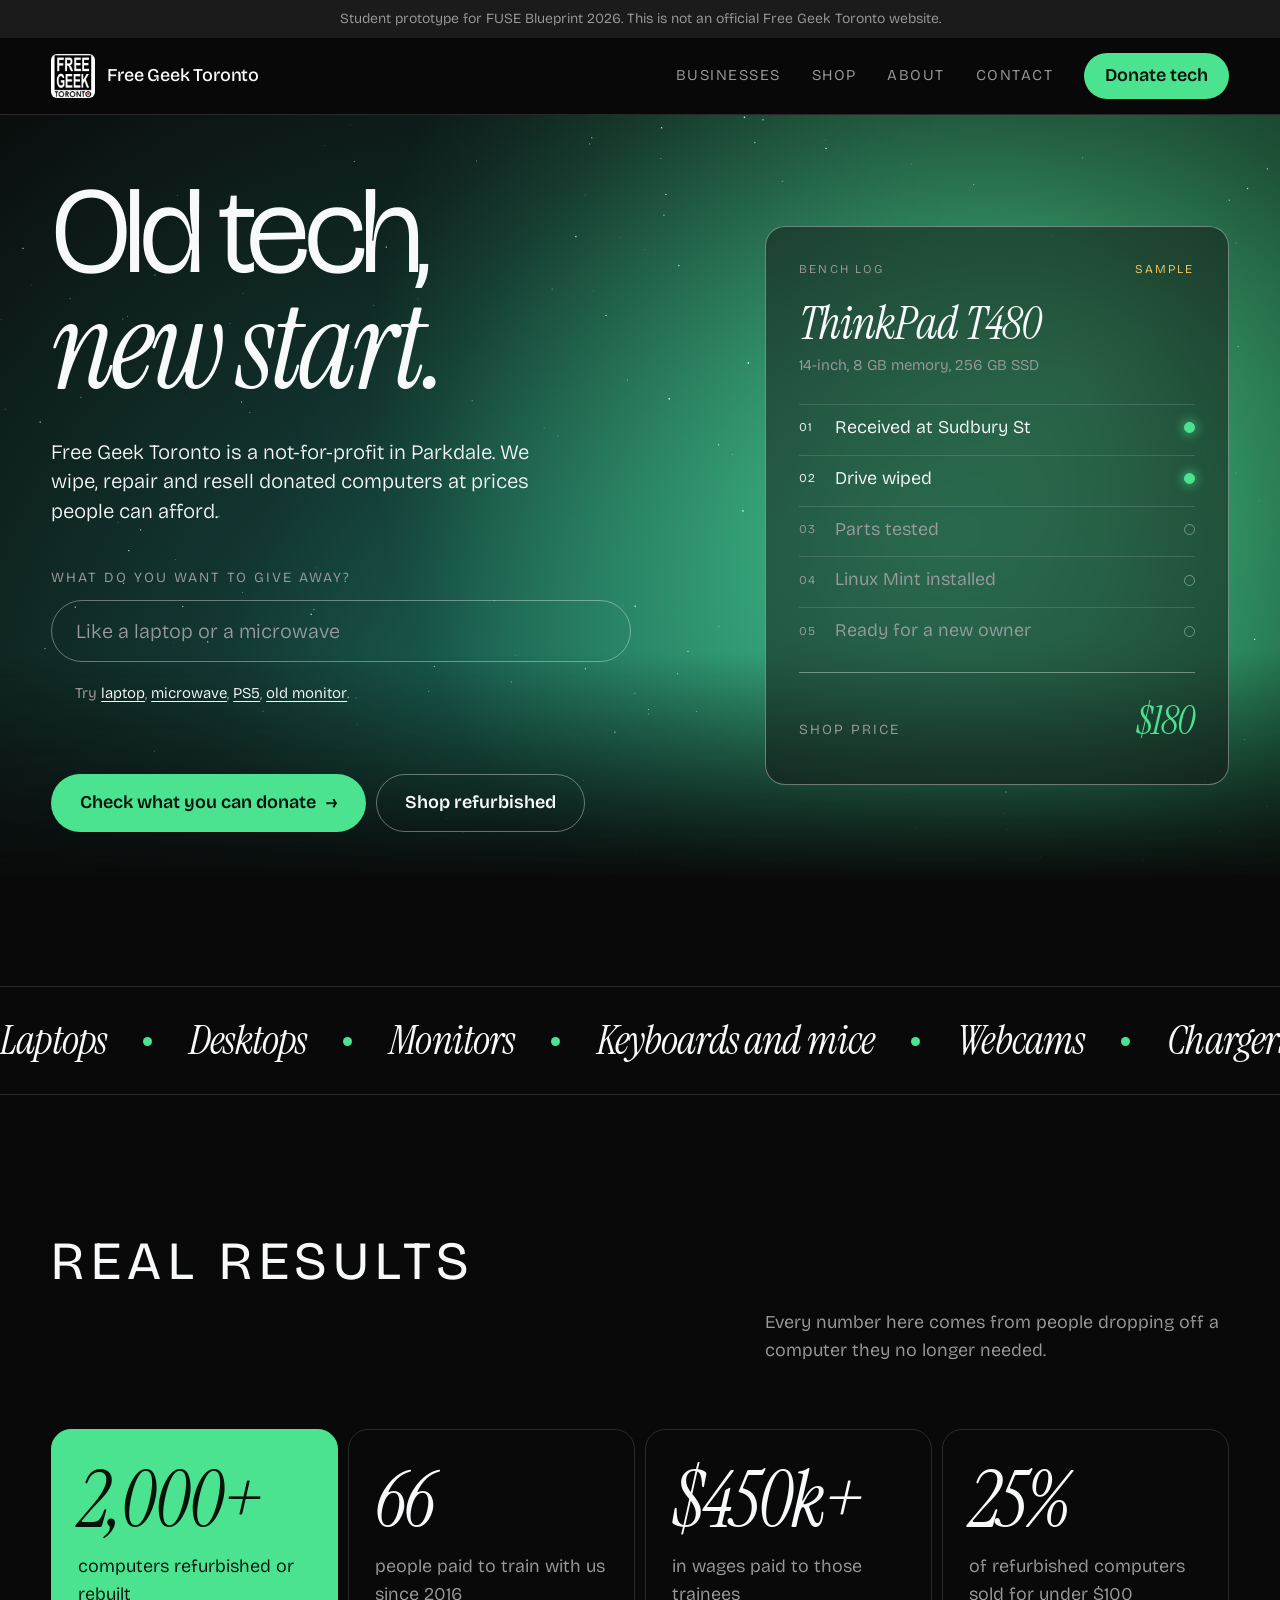
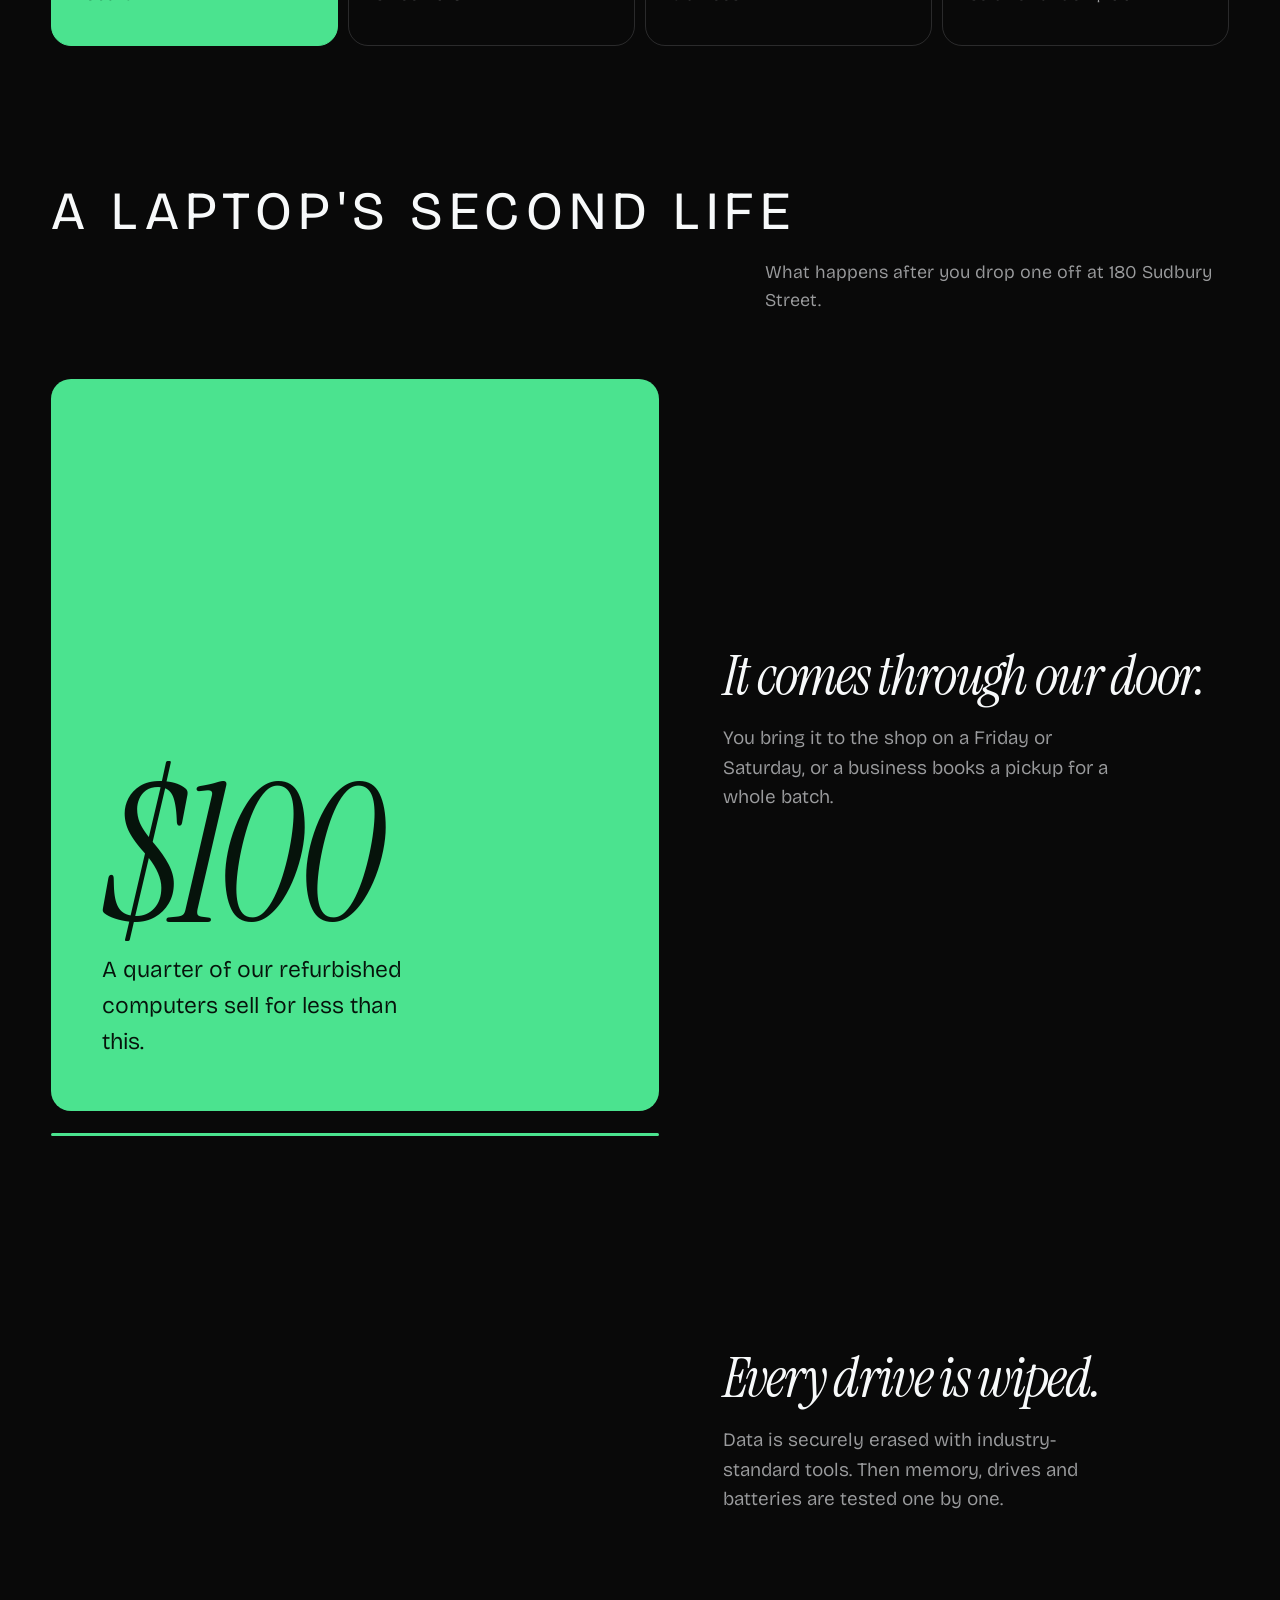
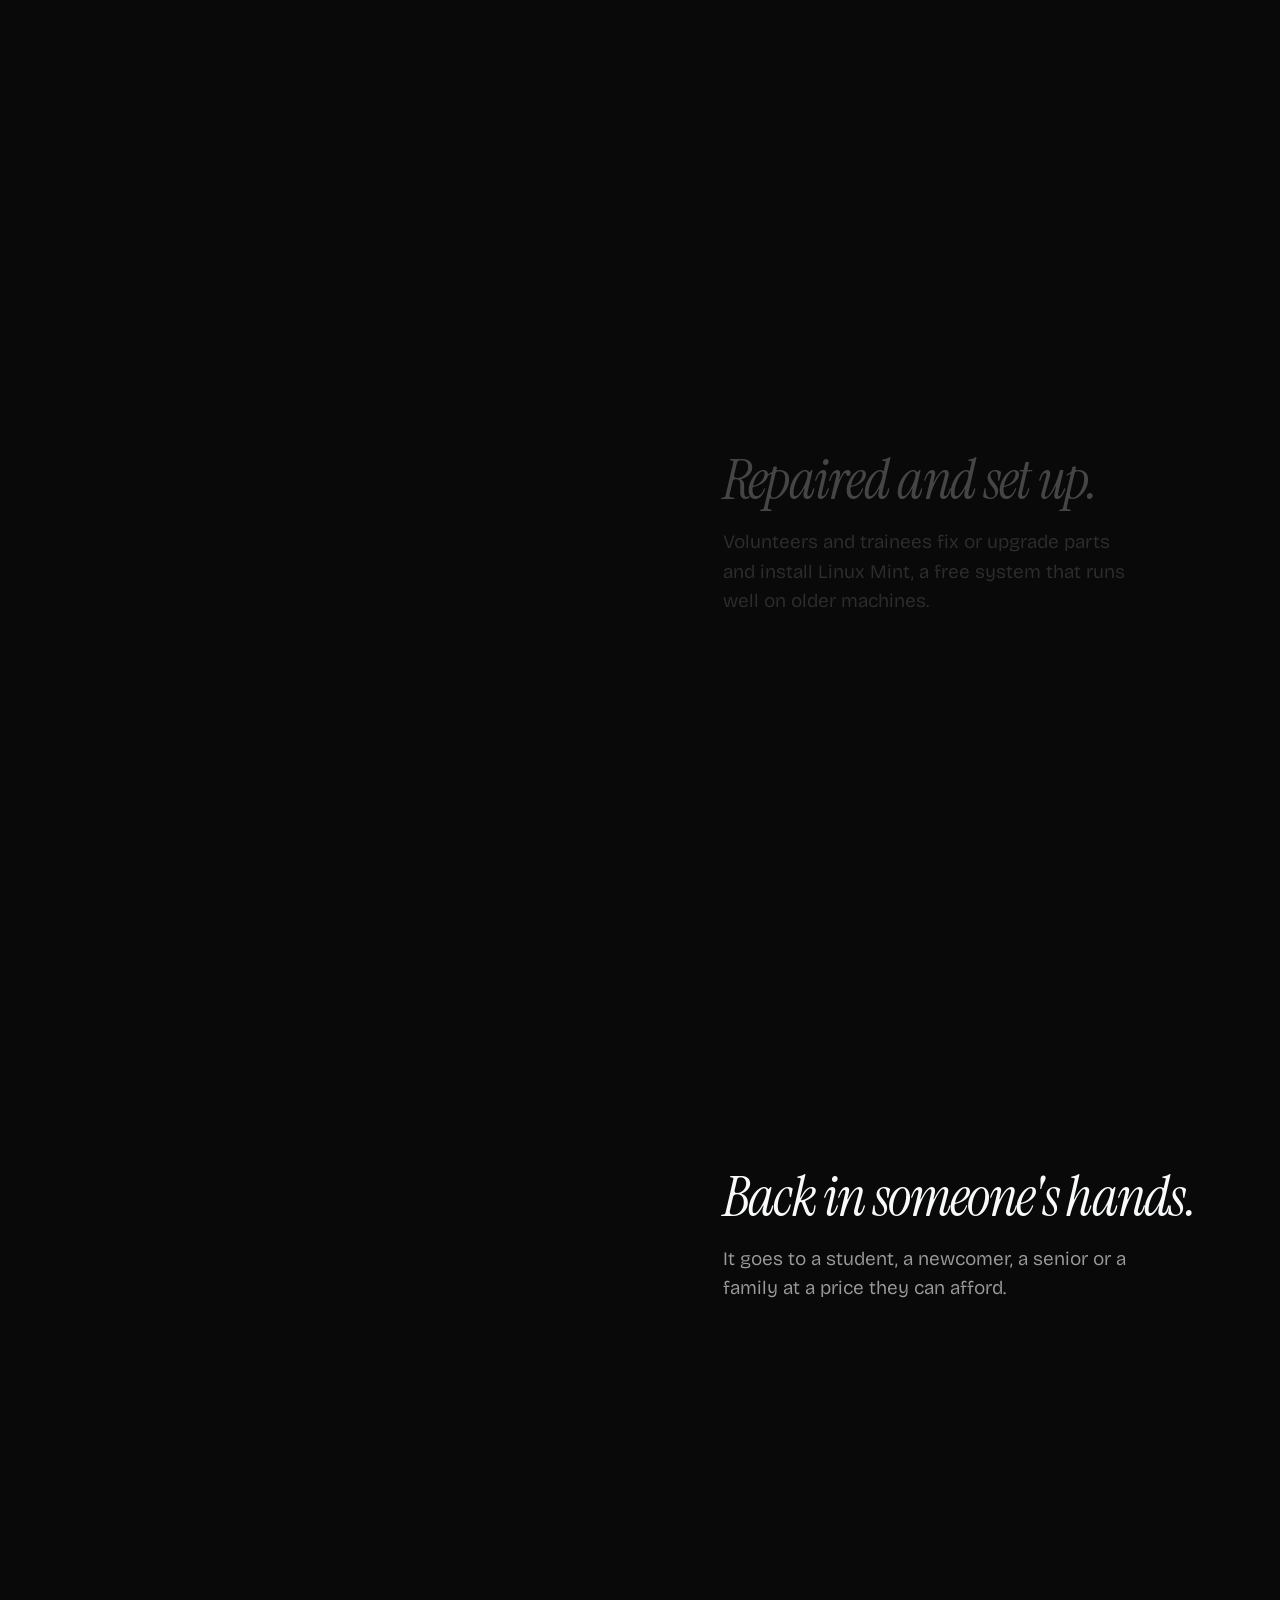
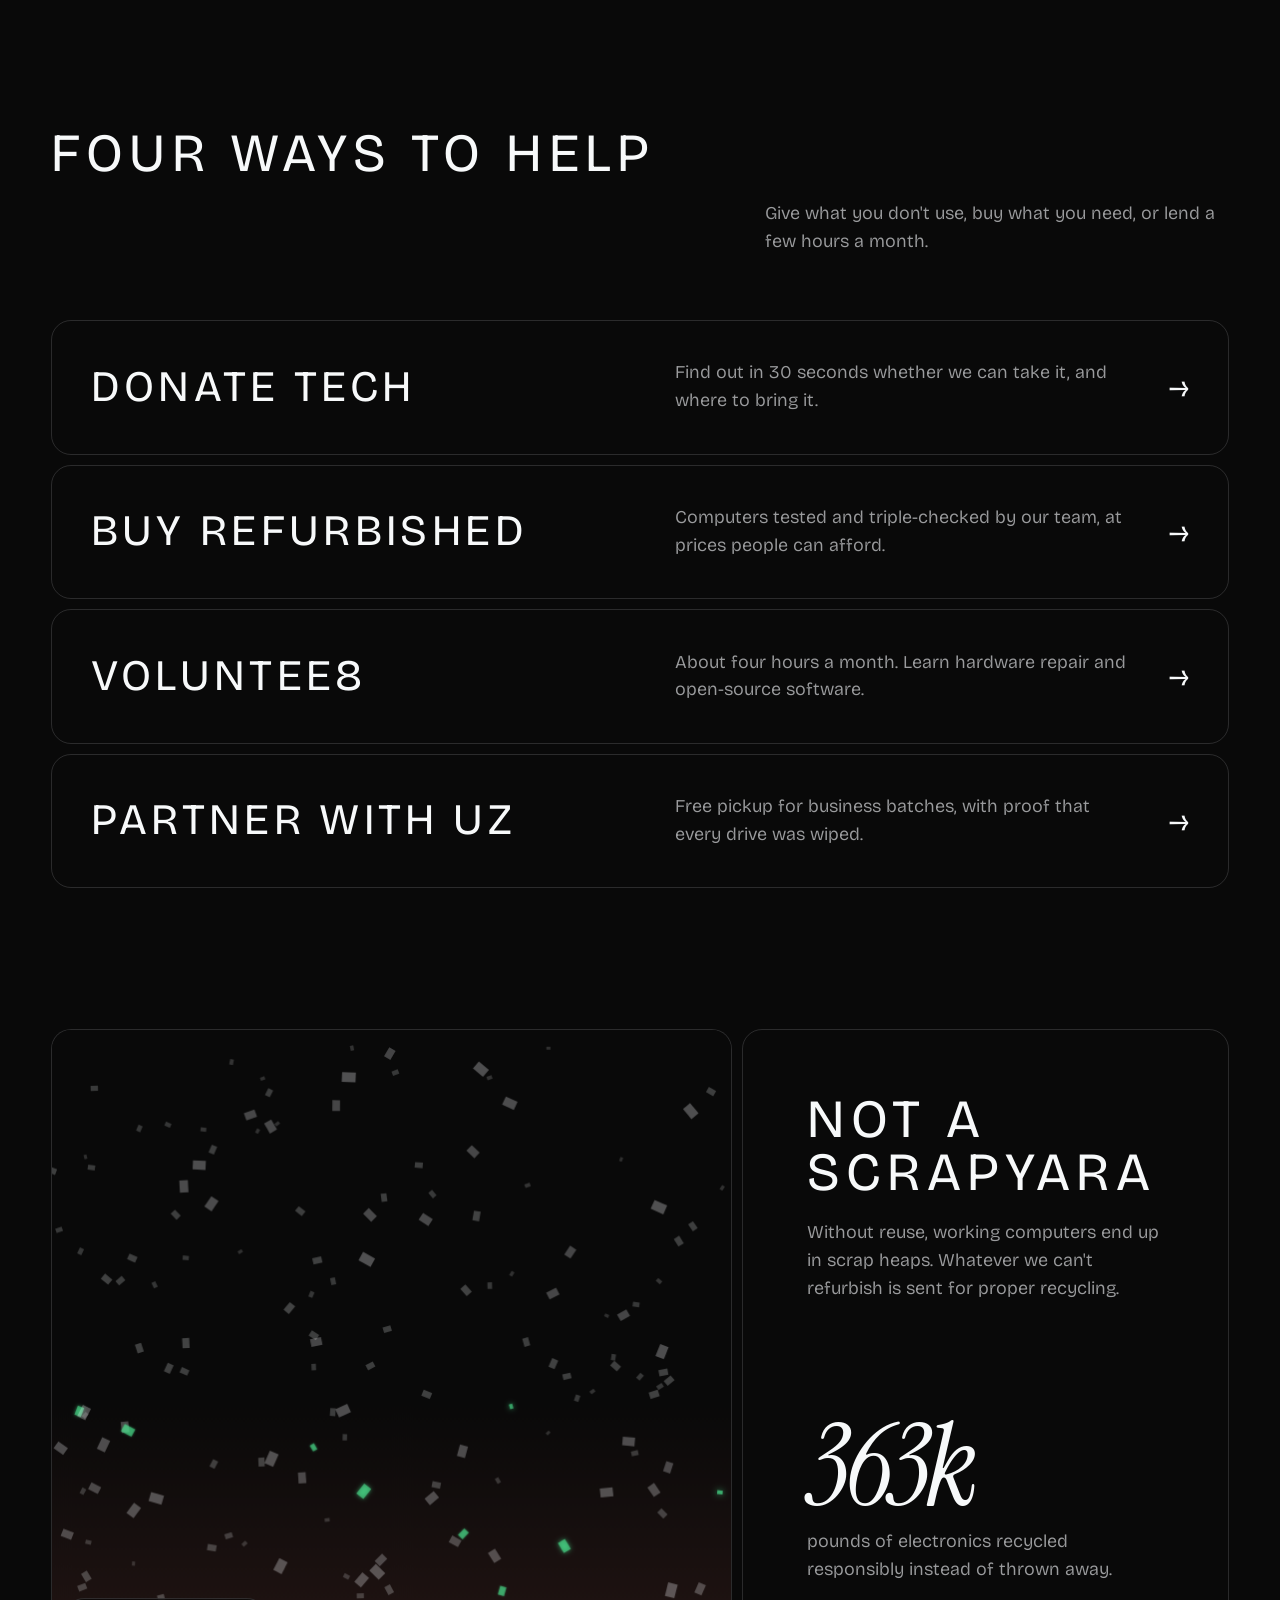
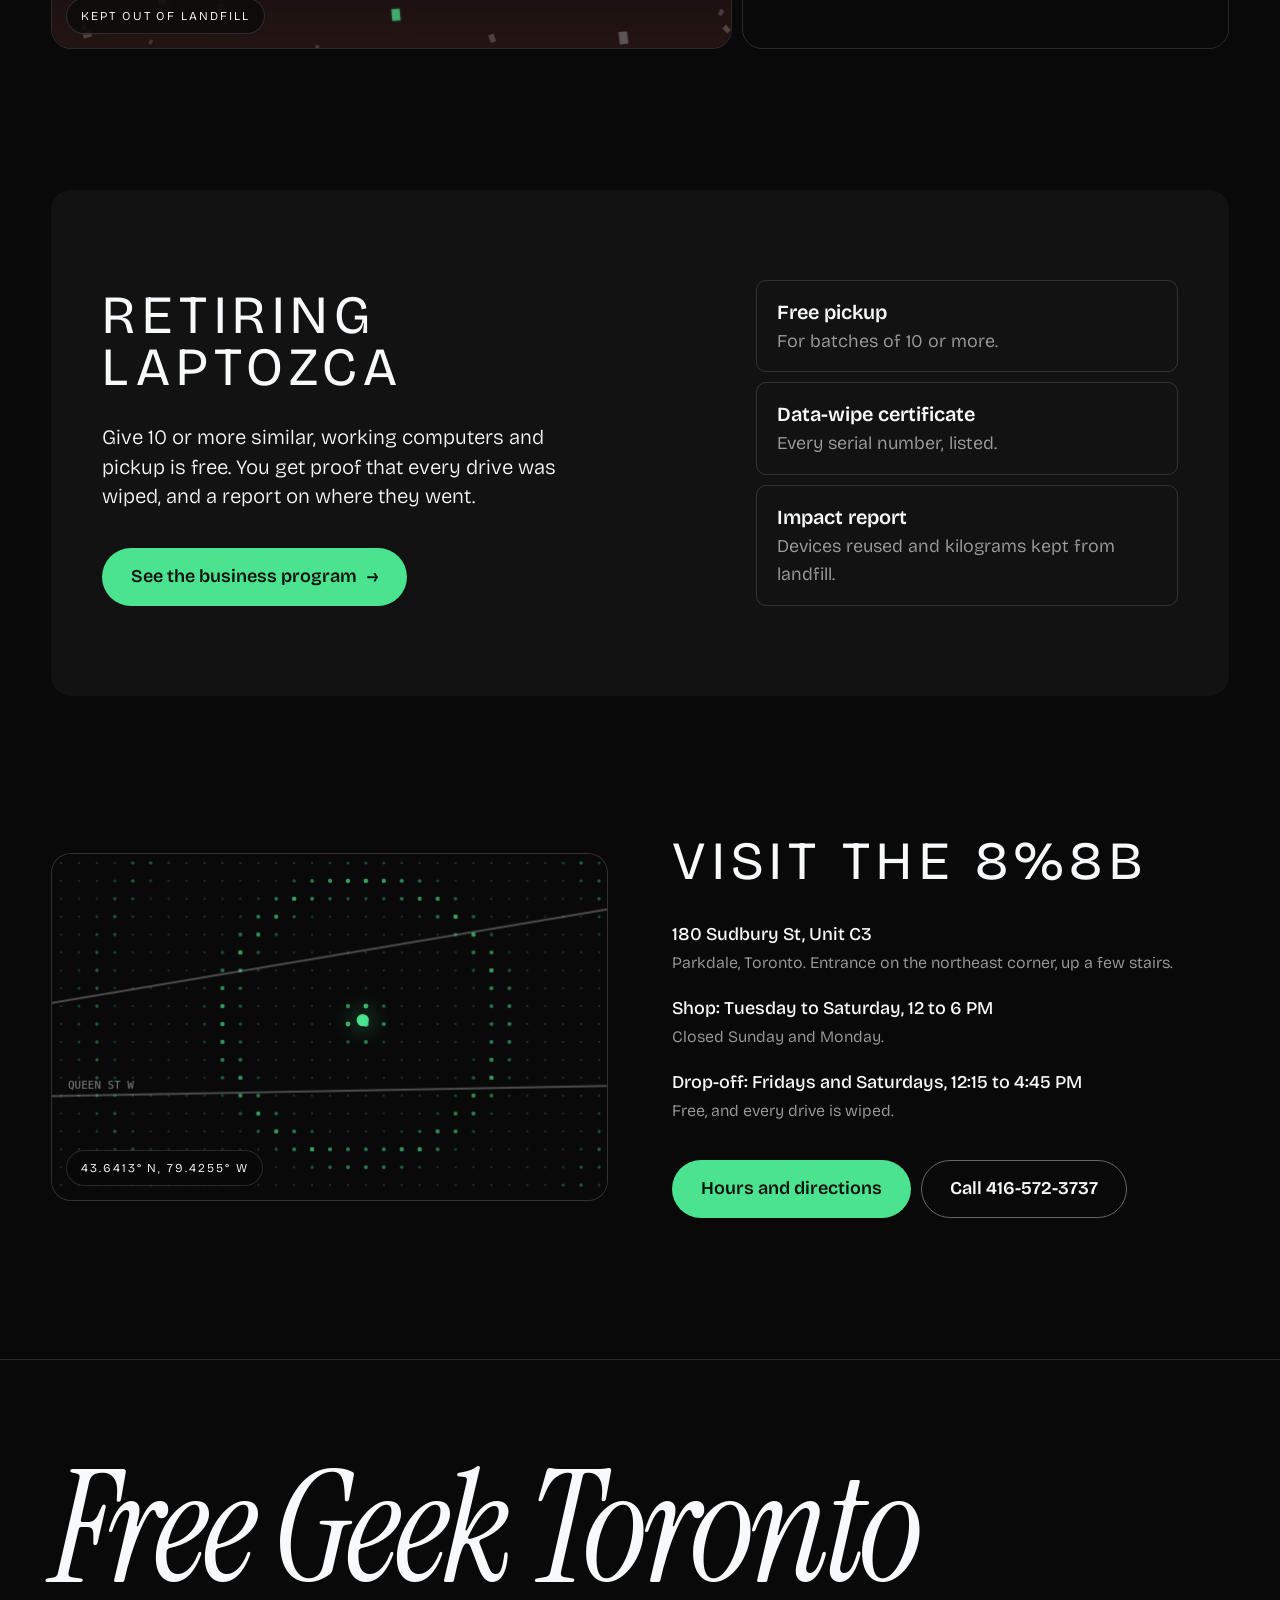
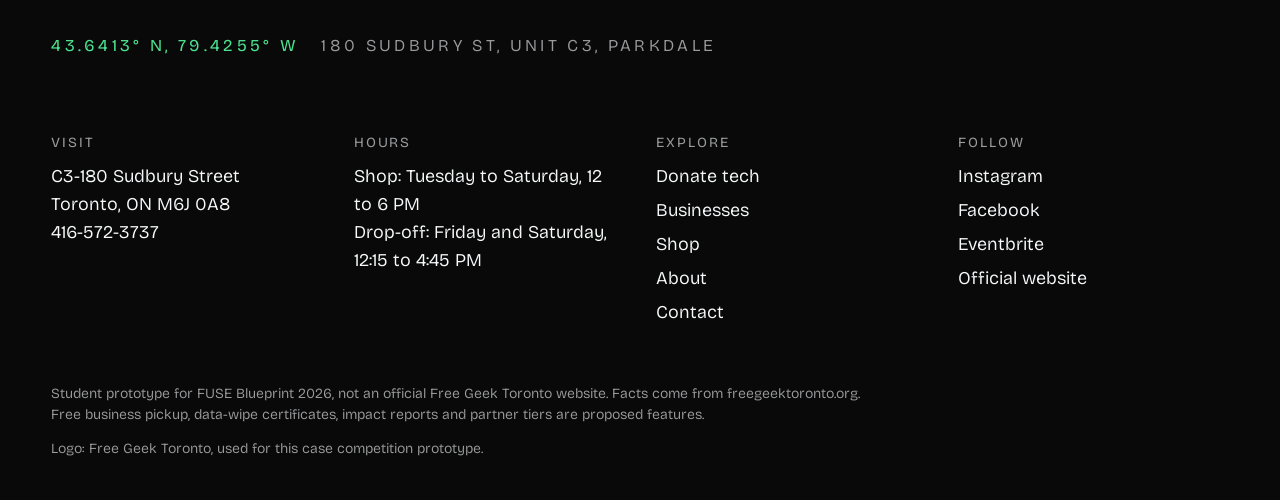
==== commit 4f0263c0: "Replace stock photos with moving scenes drawn in code" ====
--- a/index.html
+++ b/index.html
@@ -31,6 +31,8 @@
 </header>
 
 <main id="main">
+  <div class="hero-stage">
+  <div class="hero-sky" data-scene="aurora"></div>
   <div class="frame hero">
     <div>
       <h1><span class="ln"><span>Old tech,</span></span><span class="ln serif"><span>new start.</span></span></h1>
@@ -45,10 +47,20 @@
         <a class="btn quiet" href="shop.html">Shop refurbished</a>
       </div>
     </div>
-    <figure class="hero-media">
-      <img src="assets/img/laptop-repair.jpg" alt="An opened laptop on a wooden table with a hand fitting a memory module." fetchpriority="high">
-      <figcaption>A laptop opened up for a memory upgrade.</figcaption>
-    </figure>
+    <aside class="bench" aria-label="Sample bench log">
+      <p class="bench-top"><span>Bench log</span><span>Sample</span></p>
+      <p class="bench-dev" id="bench-dev">ThinkPad T480</p>
+      <p class="bench-spec" id="bench-spec">14-inch, 8 GB memory, 256 GB SSD</p>
+      <ol class="bench-steps" id="bench-steps">
+        <li>Received at Sudbury St</li>
+        <li>Drive wiped</li>
+        <li>Parts tested</li>
+        <li>Linux Mint installed</li>
+        <li>Ready for a new owner</li>
+      </ol>
+      <p class="bench-price"><span>Shop price</span><b id="bench-price">$180</b></p>
+    </aside>
+  </div>
   </div>
 
   <div class="ticker" aria-label="Some of the things we accept">
@@ -79,26 +91,26 @@
     <div class="journey-grid">
       <div class="journey-media" aria-hidden="true">
         <div class="stack">
-          <img src="assets/img/pallet.jpg" alt="" loading="lazy">
-          <img src="assets/img/ram.jpg" alt="" loading="lazy">
-          <img src="assets/img/linux-repair.jpg" alt="" loading="lazy">
+          <div class="scene" data-scene="converge"><span class="scene-tag">01 Arrives</span></div>
+          <div class="scene" data-scene="wipe"><span class="scene-tag">02 Wiped</span></div>
+          <div class="scene" data-scene="boot"><span class="scene-tag">03 Set up</span></div>
           <div class="figure-card"><b>$100</b><span>A quarter of our refurbished computers sell for less than this.</span></div>
         </div>
         <div class="jbar"><i></i></div>
       </div>
       <ol class="journey-steps">
         <li>
-          <figure><img src="assets/img/pallet.jpg" alt="A pallet of donated computers wrapped in plastic." loading="lazy"></figure>
+          <figure class="scene" data-scene="converge" aria-hidden="true"></figure>
           <h3>It comes through our door.</h3>
           <p>You bring it to the shop on a Friday or Saturday, or a business books a pickup for a whole batch.</p>
         </li>
         <li>
-          <figure><img src="assets/img/ram.jpg" alt="Close-up of memory modules stacked side by side." loading="lazy"></figure>
+          <figure class="scene" data-scene="wipe" aria-hidden="true"></figure>
           <h3>Every drive is wiped.</h3>
           <p>Data is securely erased with industry-standard tools. Then memory, drives and batteries are tested one by one.</p>
         </li>
         <li>
-          <figure><img src="assets/img/linux-repair.jpg" alt="Two volunteers repairing laptops at a table covered in parts." loading="lazy"></figure>
+          <figure class="scene" data-scene="boot" aria-hidden="true"></figure>
           <h3>Repaired and set up.</h3>
           <p>Volunteers and trainees fix or upgrade parts and install Linux Mint, a free system that runs well on older machines.</p>
         </li>
@@ -127,13 +139,11 @@
   <section class="section" aria-labelledby="landfill-h">
     <div class="frame">
       <div class="contrast">
-        <figure class="media zoom" style="margin:0">
-          <img src="assets/img/scrapyard.jpg" alt="A heap of discarded computer cases and parts at a recycling scrapyard." loading="lazy">
-        </figure>
+        <figure class="media scene" data-scene="rise" style="margin:0"><span class="scene-tag">Kept out of landfill</span></figure>
         <div class="words" data-reveal>
           <div>
             <h2 id="landfill-h">Not a scrapyard</h2>
-            <p style="margin-top:20px;max-width:32ch">Without reuse, working computers end up in heaps like this one in Ottawa. Whatever we can't refurbish is sent for proper recycling.</p>
+            <p style="margin-top:20px;max-width:32ch">Without reuse, working computers end up in scrap heaps. Whatever we can't refurbish is sent for proper recycling.</p>
           </div>
           <p><b data-count="400" data-suf="k">400k</b>pounds of electronics recycled responsibly instead of thrown away.</p>
         </div>
@@ -160,7 +170,7 @@
 
   <section class="section frame visit" aria-labelledby="visit-h">
     <div class="split">
-      <figure class="media zoom"><img src="assets/img/parkdale.jpg" alt="Queen Street West in Parkdale, with brick shopfronts and streetcar tracks." loading="lazy"></figure>
+      <figure class="media scene" data-scene="ping"><span class="scene-tag">43.6413° N, 79.4255° W</span></figure>
       <div data-reveal>
         <h2 id="visit-h">Visit the shop</h2>
         <ul class="facts" style="margin-top:32px">
@@ -185,22 +195,12 @@
       <div><h2>Follow</h2><ul><li><a href="https://www.instagram.com/freegeektoronto/">Instagram</a></li><li><a href="https://www.facebook.com/FreeGeekToronto/">Facebook</a></li><li><a href="https://www.eventbrite.ca/o/free-geek-toronto-15051905925">Eventbrite</a></li><li><a href="https://www.freegeektoronto.org/">Official website</a></li></ul></div>
     </div>
     <p class="fine">Student prototype for FUSE Blueprint 2026, not an official Free Geek Toronto website. Facts come from freegeektoronto.org. Free business pickup, data-wipe certificates, impact reports and partner tiers are proposed features.</p>
-    <details>
-      <summary>Photo credits</summary>
-      <ul>
-        <li>"Laptop Repair" by Augustin Wafflart, <a href="https://creativecommons.org/licenses/by/4.0/">CC BY 4.0</a>, <a href="https://commons.wikimedia.org/wiki/File:Laptop_Repair.jpg">Wikimedia Commons</a></li>
-        <li>"Computer e-waste pallet" by Jemimus, <a href="https://creativecommons.org/licenses/by/2.0/">CC BY 2.0</a>, <a href="https://commons.wikimedia.org/wiki/File:Computer_e-waste_pallet_-_IMG_2287.jpg">Wikimedia Commons</a></li>
-        <li>"Stack of ram sticks" by Kyreb, CC0, <a href="https://commons.wikimedia.org/wiki/File:Stack_of_ram_sticks.jpg">Wikimedia Commons</a></li>
-        <li>"Hackers working on Linux laptop with computer disks and repair kits, Milano 2022" by Kowalski7cc, CC0, <a href="https://commons.wikimedia.org/wiki/File:Hackers_working_on_Linux_laptop_with_computer_disks_and_repair_kits_-_Milano_2022.jpg">Wikimedia Commons</a></li>
-        <li>"Computer Recycling Scrapyard Ottawa Canada 1996" by Paul Harrison, <a href="https://creativecommons.org/licenses/by-sa/4.0/">CC BY-SA 4.0</a>, <a href="https://commons.wikimedia.org/wiki/File:Computer_Recycling_Scrapyard_Ottawa_Canada_1996_3_enh.jpg">Wikimedia Commons</a></li>
-        <li>"Queen Street West in Parkdale, September 19 2026" by Dillan Payne, <a href="https://creativecommons.org/licenses/by-sa/4.0/">CC BY-SA 4.0</a>, <a href="https://commons.wikimedia.org/wiki/File:Queen_Street_West_in_Parkdale,_September_19_2026.jpg">Wikimedia Commons</a></li>
-        <li>Logo: Free Geek Toronto, used for this case competition prototype.</li>
-      </ul>
-    </details>
+    <p class="fine" style="margin-top:12px">Logo: Free Geek Toronto, used for this case competition prototype.</p>
   </div>
 </footer>
 
 <script src="js/devices.js"></script>
+<script src="js/scenes.js"></script>
 <script src="js/site.js"></script>
 </body>
 </html>
--- a/css/site.css
+++ b/css/site.css
@@ -62,7 +62,7 @@
 .link:hover { color: var(--signal); }
 
 /* ---------- header ---------- */
-.site-head { position: sticky; top: 0; z-index: 30; background: var(--ground); border-bottom: 1px solid var(--line); transition: transform .35s var(--ease); }
+.site-head { position: sticky; top: 0; z-index: 30; background: rgba(9, 9, 9, .62); -webkit-backdrop-filter: blur(14px); backdrop-filter: blur(14px); border-bottom: 1px solid var(--line); transition: transform .35s var(--ease); }
 .site-head.hide { transform: translateY(-100%); }
 .bar { display: flex; align-items: center; justify-content: space-between; gap: 24px; min-height: var(--head); }
 .brand { display: flex; align-items: center; gap: 12px; text-decoration: none; font-weight: 500; letter-spacing: -0.01em; }
@@ -88,7 +88,6 @@
 .page-hero { display: grid; grid-template-columns: minmax(0, 6fr) minmax(0, 5fr); gap: clamp(32px, 5vw, 80px); align-items: center; padding-top: clamp(40px, 6vw, 96px); }
 .page-hero figure { margin: 0; }
 .page-hero .ph-media { aspect-ratio: 1 / 1; overflow: hidden; background: var(--surface); border-radius: var(--r); }
-.page-hero .ph-media img { width: 100%; height: 100%; object-fit: cover; }
 .page-hero h1 { font-size: clamp(44px, 5.6vw, 84px); }
 @media (max-width: 900px) { .page-hero { grid-template-columns: 1fr; } .page-hero .ph-media { aspect-ratio: 3 / 2; } }
 figcaption { font-size: 14px; color: var(--muted); margin-top: 12px; }
@@ -109,7 +108,6 @@
 .split.flip > :first-child { order: 2; }
 .split figure { margin: 0; }
 .split .media { aspect-ratio: 4 / 3; overflow: hidden; background: var(--surface); border-radius: var(--r); }
-.split .media img { width: 100%; height: 100%; object-fit: cover; }
 @media (max-width: 900px) { .split { grid-template-columns: 1fr; } .split.flip > :first-child { order: 0; } }
 
 /* Rows: outlined bands that light up under the pointer. */
@@ -197,6 +195,12 @@
 .faq summary::after { content: "+"; font-size: 26px; line-height: 1; color: var(--signal); transition: transform .25s var(--ease); }
 .faq details[open] summary::after { transform: rotate(45deg); }
 .faq .answer { padding: 0 26px 24px; max-width: 70ch; color: var(--muted); }
+
+/* ---------- moving scenes, drawn in code (js/scenes.js) ---------- */
+.scene { position: relative; overflow: hidden; margin: 0; background: var(--ground); border: 1px solid var(--line); border-radius: var(--r); }
+.scene canvas { position: absolute; inset: 0; width: 100%; height: 100%; display: block; }
+.scene-tag { position: absolute; left: 14px; bottom: 14px; z-index: 1; padding: 8px 14px; border-radius: 999px; border: 1px solid var(--line); background: rgba(9, 9, 9, .66);
+  -webkit-backdrop-filter: blur(10px); backdrop-filter: blur(10px); font-size: 12px; letter-spacing: .16em; text-transform: uppercase; }
 
 /* ---------- footer: the name, and the shop's coordinates stamped like a label ---------- */
 .site-foot { margin-top: var(--gap); border-top: 1px solid var(--line); padding: clamp(56px, 8vw, 112px) 0 40px; }
@@ -219,9 +223,6 @@
 /* Content is only hidden once the script has started, so nothing stays invisible if it fails. */
 .js [data-reveal] > * { opacity: 0; transform: translateY(28px); transition: opacity .8s var(--ease), transform .8s var(--ease); transition-delay: calc(var(--i, 0) * 80ms); }
 .js [data-reveal].in > * { opacity: 1; transform: none; }
-.media img, .ph-media img { transition: transform 1.2s var(--ease); }
-.js .media.zoom img, .js .ph-media.zoom img { transform: scale(1.12); }
-.js .media.zoom.in img, .js .ph-media.zoom.in img { transform: scale(1); }
 
 /* Inner page heroes animate on load, so the first screen never waits on scrolling. */
 .hero-copy > *, .page-hero figure { animation: fade-up .9s var(--ease) both; }
@@ -234,5 +235,4 @@
 @media (prefers-reduced-motion: reduce) {
   *, *::before, *::after { animation-duration: .01ms !important; animation-iteration-count: 1 !important; transition-duration: .01ms !important; scroll-behavior: auto !important; }
   .js [data-reveal] > * { transform: none; }
-  .js .media.zoom img, .js .ph-media.zoom img { transform: none; }
 }
--- a/css/home.css
+++ b/css/home.css
@@ -13,10 +13,30 @@
 .hero .actions { animation-delay: .55s; }
 @keyframes line-up { from { transform: translateY(105%); } to { transform: none; } }
 
-.hero-media { position: relative; margin: 0; min-height: 540px; overflow: hidden; background: var(--surface); border-radius: var(--r); animation: unveil 1.3s var(--ease) .1s both; }
-.hero-media img { position: absolute; inset: -8% 0 0 0; width: 100%; height: 116%; object-fit: cover; animation: settle 2.4s var(--ease) both; will-change: transform; }
-.hero-media figcaption { position: absolute; left: 14px; bottom: 14px; margin: 0; padding: 8px 14px; border-radius: 999px; background: var(--ground); color: var(--muted); font-size: 13px; }
-@keyframes settle { from { transform: scale(1.18); } to { transform: scale(1); } }
+/* The sky moves behind the whole first screen, edge to edge, and fades into the page. */
+.hero-stage { position: relative; isolation: isolate; padding-bottom: clamp(24px, 4vw, 56px); }
+.hero-sky { position: absolute; inset: 0; z-index: -1; border: 0; border-radius: 0; animation: sky-in 2s var(--ease) both;
+  -webkit-mask-image: linear-gradient(to bottom, #000 70%, transparent); mask-image: linear-gradient(to bottom, #000 70%, transparent); }
+.hero-sky canvas { position: absolute; inset: 0; width: 100%; height: 100%; }
+@keyframes sky-in { from { opacity: 0; } to { opacity: 1; } }
+.hero { align-items: center; }
+
+/* A frosted bench log beside the headline: one machine at a time, ticking through the shop. */
+.bench { align-self: center; padding: clamp(22px, 2.6vw, 34px); border: 1px solid var(--line-strong); border-radius: var(--r); background: rgba(18, 18, 18, .5);
+  -webkit-backdrop-filter: blur(18px); backdrop-filter: blur(18px); animation: fade-up 1s var(--ease) .5s both; }
+.bench-top { display: flex; justify-content: space-between; margin: 0; font-size: 12px; letter-spacing: .18em; text-transform: uppercase; color: var(--muted); }
+.bench-top span:last-child { color: var(--warn); }
+.bench-dev { margin: 22px 0 0; font-family: var(--serif); font-style: italic; font-size: clamp(36px, 3.6vw, 54px); line-height: 1; letter-spacing: -0.02em; }
+.bench-spec { margin: 8px 0 0; color: var(--muted); font-size: 15px; }
+.bench-steps { list-style: none; margin: 26px 0 0; padding: 0; display: grid; gap: 4px; counter-reset: s; }
+.bench-steps li { counter-increment: s; display: flex; align-items: center; gap: 14px; padding: 9px 0; border-top: 1px solid var(--line); color: var(--muted); transition: color .4s; }
+.bench-steps li::before { content: "0" counter(s); font-size: 12px; letter-spacing: .1em; width: 22px; }
+.bench-steps li::after { content: ""; margin-left: auto; width: 9px; height: 9px; border-radius: 50%; border: 1px solid var(--line-strong); transition: background .3s, border-color .3s, box-shadow .3s; }
+.bench-steps li.done { color: var(--ink); }
+.bench-steps li.done::after { background: var(--signal); border-color: var(--signal); box-shadow: 0 0 12px var(--signal); }
+.bench-price { display: flex; justify-content: space-between; align-items: baseline; margin: 18px 0 0; padding-top: 16px; border-top: 1px solid var(--line-strong); color: var(--muted); font-size: 14px; letter-spacing: .14em; text-transform: uppercase; }
+.bench-price b { font-family: var(--serif); font-style: italic; font-weight: 400; font-size: 40px; letter-spacing: -0.02em; text-transform: none; color: var(--signal); }
+.bench.swap .bench-dev, .bench.swap .bench-spec, .bench.swap .bench-price b { animation: pop .5s var(--ease) both; }
 
 /* The live thing: type anything and see if Free Geek takes it. */
 .check { margin-top: 40px; max-width: 580px; }
@@ -44,7 +64,6 @@
 
 @media (max-width: 900px) {
   .hero { grid-template-columns: 1fr; }
-  .hero-media { min-height: 0; aspect-ratio: 4 / 3; order: 2; }
 }
 
 /* ---------- ticker of accepted items ---------- */
@@ -63,7 +82,7 @@
 .stack { position: relative; height: calc(100% - 28px); overflow: hidden; background: var(--surface); border-radius: var(--r); }
 .stack > * { position: absolute; inset: 0; margin: 0; opacity: 0; transform: scale(1.08); transition: opacity .8s var(--ease), transform 1.4s var(--ease); }
 .stack > .on { opacity: 1; transform: none; }
-.stack img { width: 100%; height: 100%; object-fit: cover; }
+.stack > .scene { border: 0; }
 .figure-card { background: var(--signal); color: var(--signal-ink); display: flex; flex-direction: column; justify-content: flex-end; padding: clamp(28px, 4vw, 56px); }
 .figure-card b { font-family: var(--serif); font-style: italic; font-weight: 400; font-size: clamp(110px, 15vw, 240px); line-height: .8; letter-spacing: -0.04em; }
 .figure-card span { font-size: clamp(20px, 1.8vw, 26px); max-width: 22ch; margin-top: 20px; }
@@ -75,8 +94,7 @@
 .journey-steps > li.on { opacity: 1; }
 .journey-steps h3 { font-family: var(--serif); font-style: italic; font-weight: 400; font-size: clamp(40px, 4.4vw, 68px); letter-spacing: -0.03em; line-height: .98; }
 .journey-steps p { margin-top: 20px; font-size: 19px; max-width: 34ch; color: var(--muted); }
-.journey-steps figure { display: none; margin: 0 0 24px; aspect-ratio: 4 / 3; overflow: hidden; border-radius: var(--r); }
-.journey-steps figure img { width: 100%; height: 100%; object-fit: cover; }
+.journey-steps figure { display: none; margin: 0 0 24px; aspect-ratio: 4 / 3; }
 .journey-steps .figure-card { display: none; }
 
 @media (max-width: 900px) {
@@ -119,5 +137,3 @@
 
 /* ---------- visit ---------- */
 .visit .media { aspect-ratio: 16 / 10; }
-.contrast .media { position: relative; }
-.contrast .media img { position: absolute; inset: 0; }
